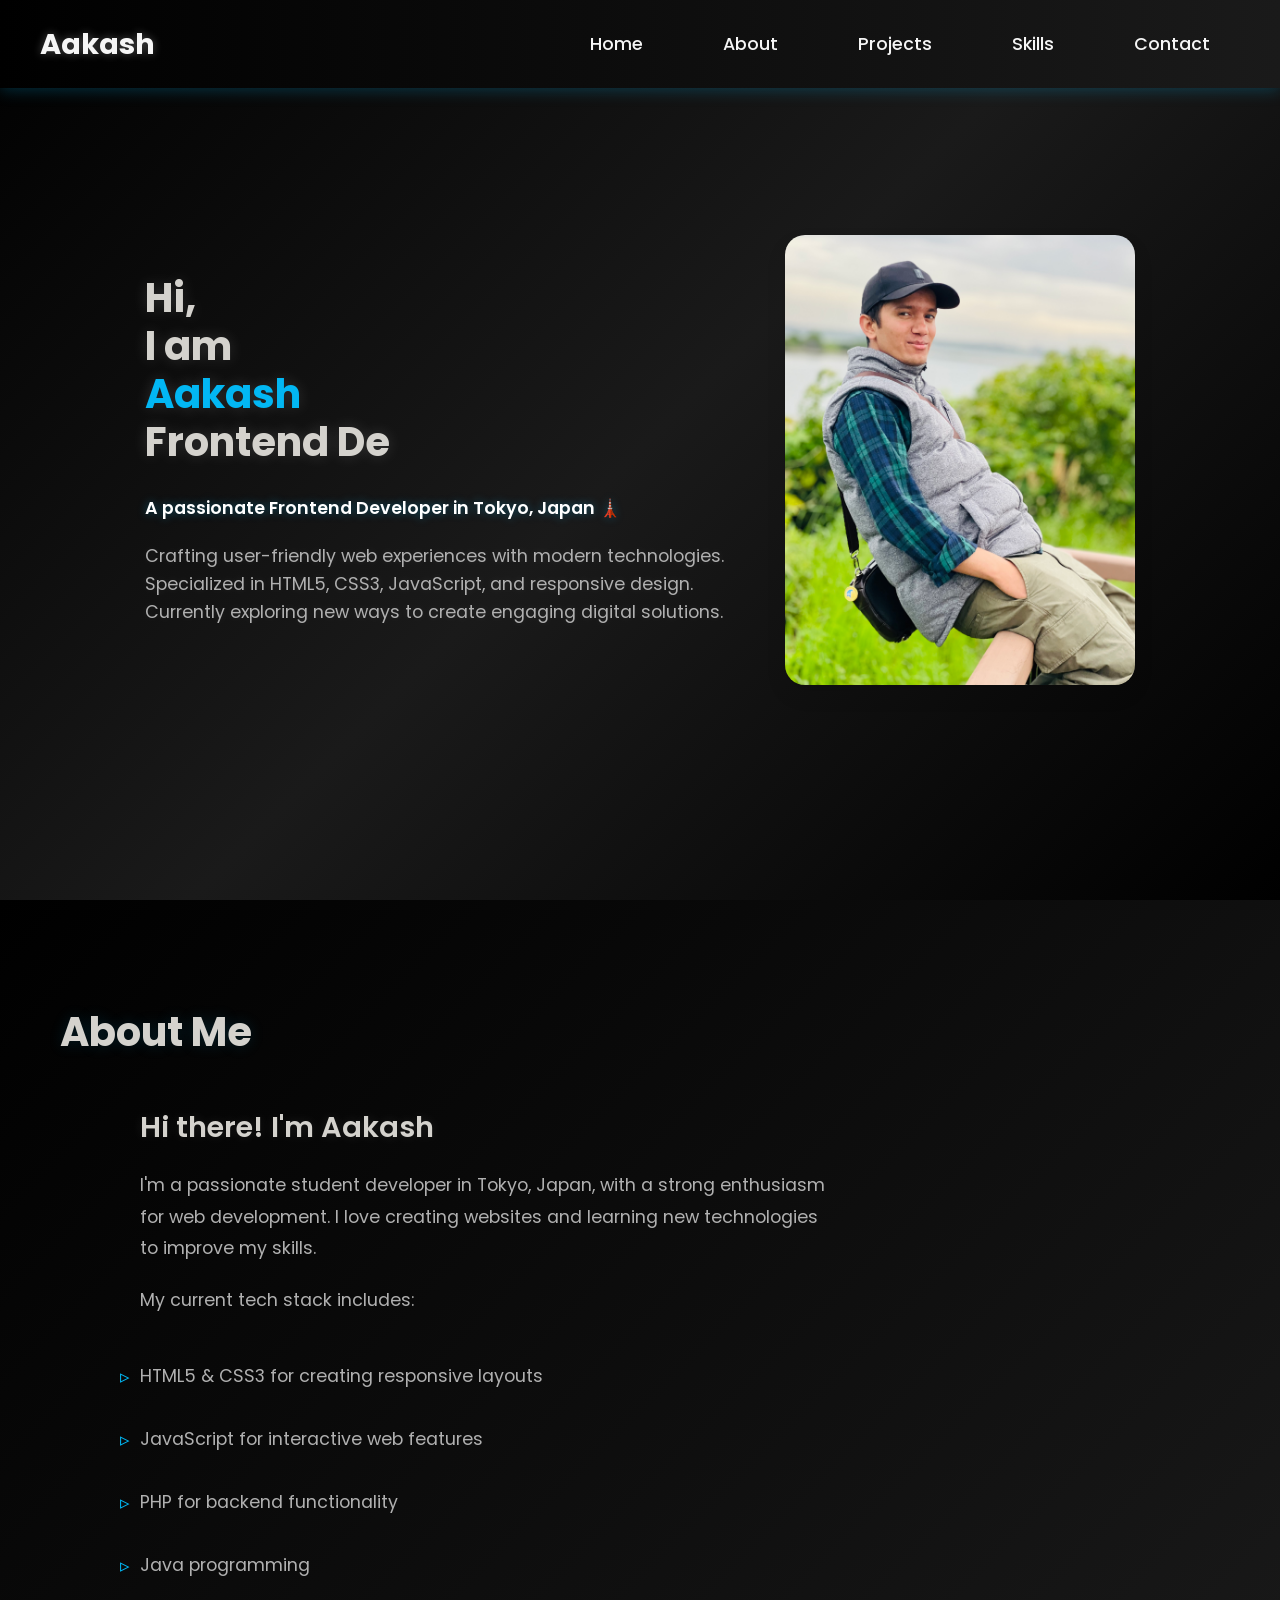
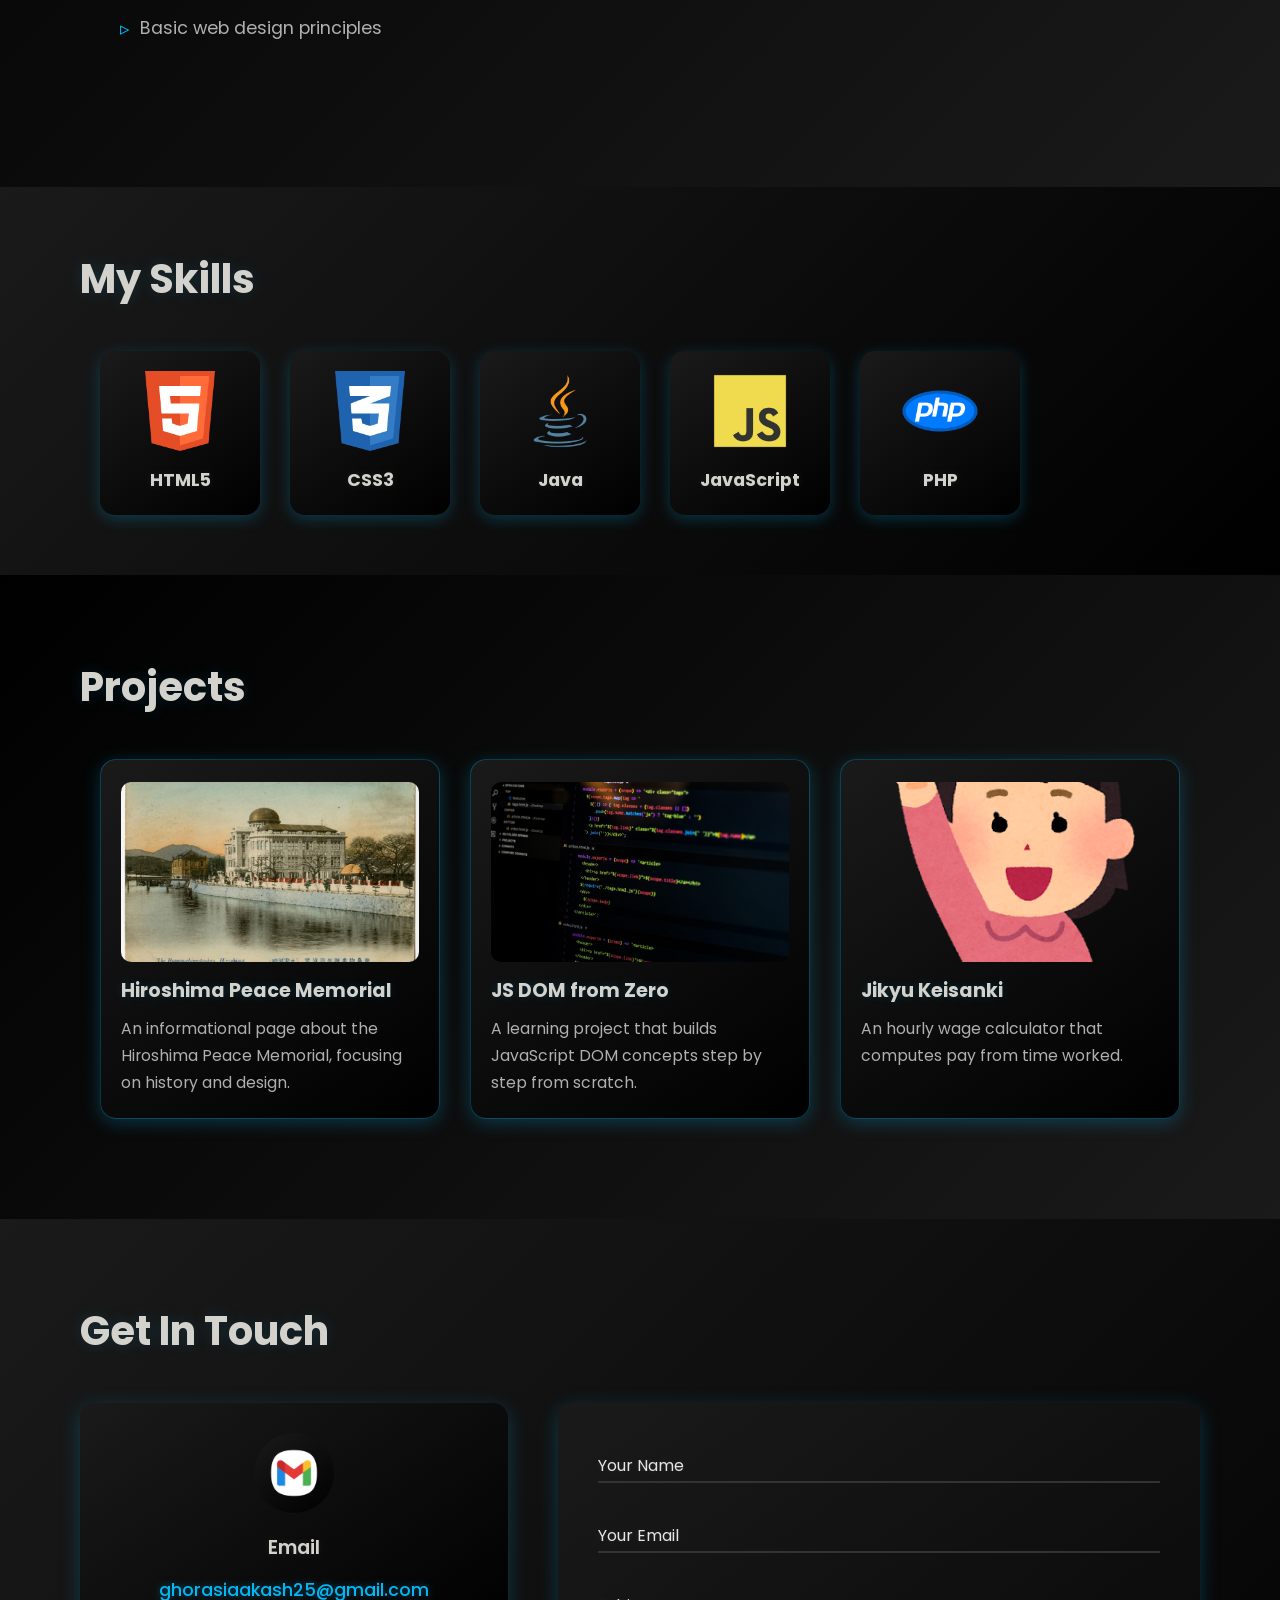
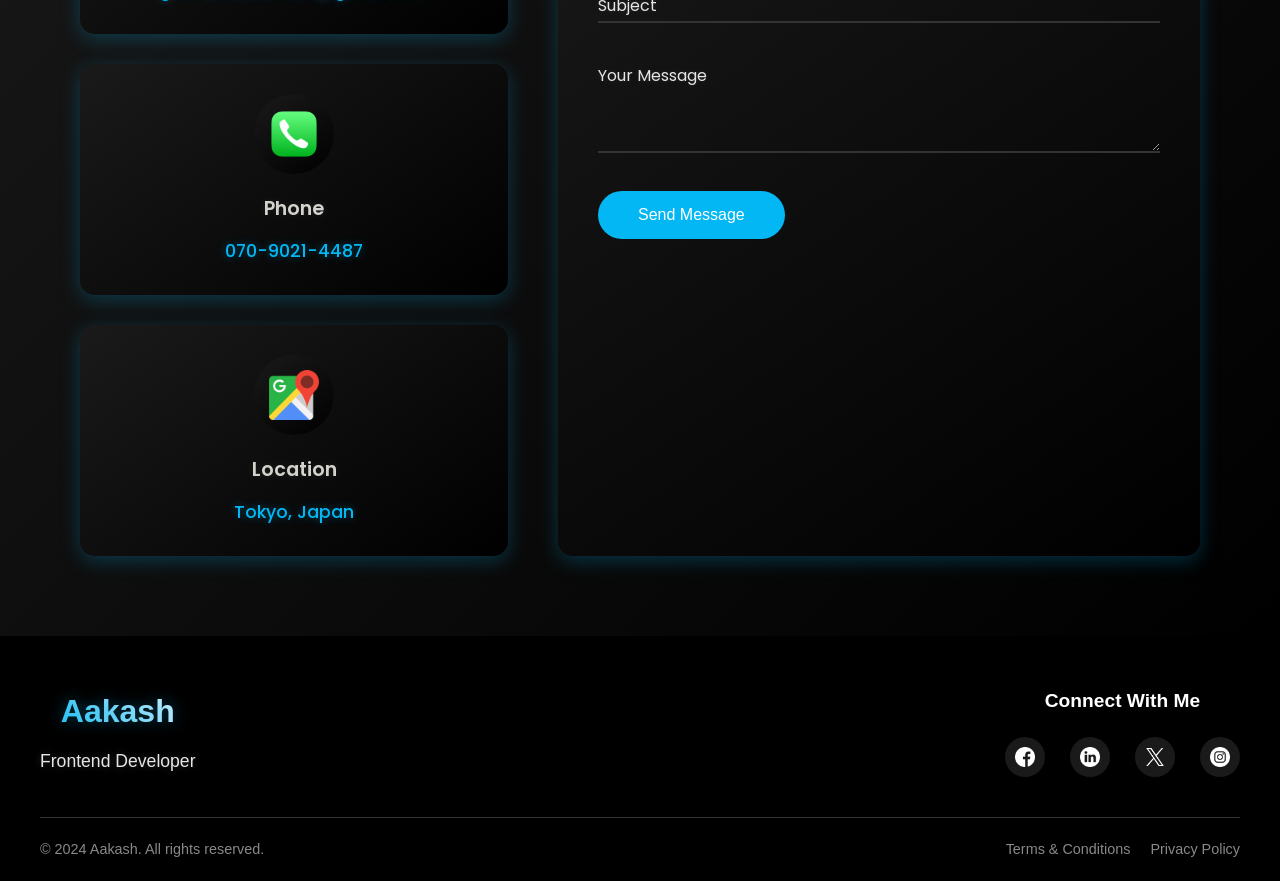
==== index.html @ 8bf70847 "Add files via upload" ====
<!DOCTYPE html>
<html lang="en">
  <head>
    <meta charset="UTF-8" />
    <meta name="viewport" content="width=device-width, initial-scale=1.0" />
    <meta name="description" content="Aakash - Frontend Developer Portfolio">
    <link rel="icon" type="image/png" href="images/Icon/A.png" sizes="64x64">
    <link rel="icon" type="image/png" href="images/Icon/A.png" sizes="96x96">
    <link rel="apple-touch-icon" href="images/Icon/A.png" sizes="96x96">
    <style>
      .favicon-container {
        width: 96px;
        height: 96px;
        border-radius: 50%;
        overflow: hidden;
        box-shadow: 0 2px 5px rgba(0,0,0,0.2);
      }
      .favicon-container img {
        width: 100%;
        height: 100%;
        object-fit: cover;
        border-radius: 50%;
      }
    </style>
    <link rel="stylesheet" href="css/style.css" />
    <link rel="stylesheet" href="css/responsive.css" />
    <link href="https://fonts.googleapis.com/css2?family=Poppins:wght@400;500;600;700&display=swap" rel="stylesheet">
    <title>Aakash - Frontend Developer</title>
  </head>
  <body>
    <header id="top">
      <h2><a href="index.html" class="logotext">Aakash</a></h2>
      <nav>
        <a href="index.html"><span>Home</span></a>
        <a href="#about"><span>About</span></a>
        <a href="#projects"><span>Projects</span></a>
        <a href="#skills"><span>Skills</span></a>
        <a href="#contact"><span>Contact</span></a>
      </nav>
    </header>

    <main>
      <section class="hero-section" id="home">
        <div class="hero-content">
          <div class="hero-text-content">
            <p class="hero_text">
              <span class="typed-text"></span>
            </p>
            <div class="hero-description">
              <p>
              <strong>A passionate Frontend Developer in Tokyo, Japan 🗼</strong>
              </p>
              <p>
                Crafting user-friendly web experiences with modern technologies. 
                Specialized in HTML5, CSS3, JavaScript, and responsive design. 
                Currently exploring new ways to create engaging digital solutions.
              </p>
            </div>
          </div>
          <div class="hero-image">
            <div class="image-container">
              <img src="images/IMG_3015.jpeg" class="profile-image" alt="Aakash - Frontend Developer" />
            </div>
          </div>
        </div>
      </section>

      <section class="about-section" id="about">
        <div class="container">
          <h2 class="section-title">About Me</h2>
          <div class="about-content">
            <div class="about-text">
              <p class="about-greeting">
                Hi there! I'm Aakash
              </p>
              <p class="about-details">
                I'm a passionate student developer in Tokyo, Japan, with a strong enthusiasm for web development. 
                I love creating websites and learning new technologies to improve my skills.
              </p>
              <p class="about-details">
                My current tech stack includes:
              </p>
              <ul class="about-skills">
                <li>HTML5 & CSS3 for creating responsive layouts</li>
                <li>JavaScript for interactive web features</li>
                <li>PHP for backend functionality</li>
                <li>Java programming</li>
                <li>Basic web design principles</li>
              </ul>
            </div>
          </div>
        </div>
      </section>

      <section class="skill-section" id="skills">
        <h2 class="section-title">My Skills</h2>
        <div class="skill-container">
          <div class="skill-card">
            <img src="images/Icon/317755_badge_html_html5_achievement_award_icon.png" alt="HTML5">
            <h3>HTML5</h3>
          </div>
          <div class="skill-card">
            <img src="images/Icon/317756_badge_css_css3_achievement_award_icon.png" alt="CSS3">
            <h3>CSS3</h3>
          </div>
          <div class="skill-card">
            <img src="images/Icon/4373217_java_logo_logos_icon.png" alt="Java">
            <h3>Java</h3>
          </div>
          <div class="skill-card">
            <img src="images/Icon/187_Js_logo_logos-256.webp" alt="JavaScript">
            <h3>JavaScript</h3>
          </div>
          <div class="skill-card">
            <img src="images/Icon/4518869_php_icon.png" alt="PHP">
            <h3>PHP</h3>
          </div>
        </div>
      </section>

      <section class="projects-section" id="projects">
        <h2 class="section-title">Projects</h2>
        <div class="projects-list">
          <a href="group-seisaku-main/index.html" class="project-card" target="_blank" rel="noopener noreferrer">
            <img src="group-seisaku-main/Theold.jpg" alt="Hiroshima Peace Memorial">
            <h3>Hiroshima Peace Memorial</h3>
            <p>An informational page about the Hiroshima Peace Memorial, focusing on history and design.</p>
          </a>
          <a href="JS-DOM-FROM-ZERO-main/index.html" class="project-card" target="_blank" rel="noopener noreferrer">
            <img src="JS-DOM-FROM-ZERO-main/dom.jpg" alt="JS DOM from Zero">
            <h3>JS DOM from Zero</h3>
            <p>A learning project that builds JavaScript DOM concepts step by step from scratch.</p>
          </a>
          <a href="jikyu-keisanki-main/index.html" class="project-card" target="_blank" rel="noopener noreferrer">
            <img src="jikyu-keisanki-main/image/pose_kyosyu_girl.png" alt="Jikyu Keisanki">
            <h3>Jikyu Keisanki</h3>
            <p>An hourly wage calculator that computes pay from time worked.</p>
          </a>
        </div>
      </section>

      <section class="contact-section" id="contact">
        <h2 class="section-title">Get In Touch</h2>
        <div class="contact-container">
          <div class="contact-info">
            <div class="contact-card">
              <div class="contact-icon">
                <img src="images/Icon/9693558_google_mail_email_message_bubble_icon.png" alt="Email Icon">
              </div>
              <h3>Email</h3>
              <p>ghorasiaakash25@gmail.com</p>
            </div>
            <div class="contact-card">
              <div class="contact-icon">
                <img src="images/Icon/2697655_apple_phone_call_cell_emergency_icon.png" alt="Phone Icon">
              </div>
              <h3>Phone</h3>
              <p>070-9021-4487</p>
            </div>
            <div class="contact-card">
              <div class="contact-icon">
                <img src="images/Icon/4975305_google_google map_location_location place_map_icon.png" alt="Location Icon">
              </div>
              <h3>Location</h3>
              <p>Tokyo, Japan</p>
            </div>
          </div>

          <form class="contact-form" id="contactForm" action="contact.php" method="POST">
            <div class="form-group">
              <input type="text" id="name" name="name" required>
              <label for="name">Your Name</label>
            </div>
            <div class="form-group">
              <input type="email" id="email" name="email" required>
              <label for="email">Your Email</label>
            </div>
            <div class="form-group">
              <input type="text" id="subject" name="subject" required>
              <label for="subject">Subject</label>
            </div>
            <div class="form-group">
              <textarea id="message" name="message" required></textarea>
              <label for="message">Your Message</label>
            </div>
            <button type="submit" class="submit-btn">Send Message</button>
          </form>
        </div>
      </section>

    </main>

    <a href="#top" class="gotop" aria-label="Go to top">
      <img src="images/2767220.png" alt="" />
    </a>

    <footer class="footer">
      <div class="footer-content">
        <div class="footer-brand">
          <h3>Aakash</h3>
          <p class="footer-tagline">Frontend Developer</p>
        </div>
        
        <div class="social-media">
          <h4>Connect With Me</h4>
          <div class="social-links">
            <a href="https://facebook.com" class="social-link" target="_blank" rel="noopener noreferrer" aria-label="Facebook">
              <img src="images/facebook.png" alt="" class="social-icon" />
            </a>
            <a href="https://linkedin.com" class="social-link" target="_blank" rel="noopener noreferrer" aria-label="LinkedIn">
              <img src="images/linkedin.png" alt="" class="social-icon" />
            </a>
            <a href="https://x.com" class="social-link" target="_blank" rel="noopener noreferrer" aria-label="X (formerly Twitter)">
              <img src="images/twitter (1).png" alt="" class="social-icon" />
            </a>
            <a href="https://instagram.com" class="social-link" target="_blank" rel="noopener noreferrer" aria-label="Instagram">
              <img src="images/instagram.png" alt="" class="social-icon" />
            </a>
          </div>
        </div>
      </div>
      
      <div class="footer-bottom">
        <p class="copyright">© 2024 Aakash. All rights reserved.</p>
        <div class="footer-links">
          <a href="#">Terms & Conditions</a>
          <a href="#">Privacy Policy</a>
        </div>
      </div>
    </footer>

    <script src="javascript/portfolio.js"></script>
  </body>
</html>
---- css/style.css ----
/* Global Styles */
html {
  scroll-behavior: smooth;
}

* {
  margin: 0;
  padding: 0;
  box-sizing: border-box;
}

body {
  font-family: 'Poppins', Arial, sans-serif;
  line-height: 1.6;
  color: #d4d2cd;
  background:white;
}

/* Header Styles */
header {
  background: linear-gradient(to right, #000000, #1a1a1a);
  box-shadow: 0 2px 15px rgba(2, 183, 243, 0.25);
  position: fixed;
  width: 100%;
  top: 0;
  z-index: 1000;
  padding: 20px 40px;
  display: flex;
  align-items: center;
  justify-content: space-between;
}

.logotext {
  text-decoration: none;
  color: #fffffff5;
  font-size: 1.8rem;
  font-weight: 700;
  transition: color 0.3s ease;
  text-shadow: 0 0 10px rgba(255, 255, 255, 0.3);
}

.logotext:hover {
  color: #02b7f3;
  text-decoration: none;
}

/* Navigation Styles */
nav {
  display: flex;
  gap: 30px;
}

nav a {
  color: #fffffff5;
  text-decoration: none;
  font-weight: 500;
  font-size: 1.1rem;
  padding: 10px 20px;
  margin: 0 10px;
  position: relative;
  transition: color 0.3s ease;
}

nav a::after {
  content: '';
  position: absolute;
  left: 20px;
  bottom: 6px;
  width: calc(100% - 40px);
  height: 1.5px;
  background-color: #02b7f3;
  transform: scaleX(0);
  transition: transform 0.3s ease;
}

nav a:hover {
  color: #02b7f3;
}

nav a:hover::after {
  transform: scaleX(1);
}

/* Active state for navigation */
nav a.active {
  color: #02b7f3;
}

nav a.active::after {
  transform: scaleX(1);
}

/* Section Spacing */
section {
  padding: 100px 0;
  position: relative;
}

.hero-section {
  min-height: 100vh;
  display: flex;
  align-items: center;
  padding: 80px 0;
  padding-top: 100px; /* Base padding for largest screens */
  background: linear-gradient(135deg, #000000 0%, #1a1a1a 50%, #000000 100%);
}

.hero-content {
  display: flex;
  justify-content: center;
  align-items: center;
  max-width: 1200px;
  margin: 0 auto;
  padding: 0 20px;
}

.hero-text-content {
  text-align: left;
}

.hero_text {
  font-size: 3.5rem;
  font-weight: 700;
  margin-bottom: 20px;
  color: #d4d2cd;
  text-shadow: 0 0 15px rgba(255, 255, 255, 0.15);
}

.hero-description {
  margin-top: 30px;
  text-align: left;
}

.hero-description p {
  font-size: 1.1rem;
  line-height: 1.6;
  margin-bottom: 20px;
  color: #b0b0b0;
  text-shadow: 0 0 8px rgba(255, 255, 255, 0.1);
  text-align: left;
}

.hero-description strong {
  color: #ffffff;
  font-weight: 600;
  text-shadow: 0 0 10px rgba(2, 183, 243, 0.4);
}

.hero-image {
  flex: 1;
  position: relative;
  display: flex;
  justify-content: center;
}

.image-container {
  position: relative;
  width: 350px;
  height: 450px;
}

.profile-image {
  width: 100%;
  height: 100%;
  object-fit: cover;
  border-radius: 20px;
  box-shadow: 0 10px 20px rgba(0, 0, 0, 0.1);
}

.aakashlight a {
  color: #02b7f3;
  text-decoration: none;
  position: relative;
  display: inline-block;
}

.aakashlight a::after {
  content: '';
  position: absolute;
  bottom: -5px;
  left: 0;
  width: 100%;
  height: 2px;
  background-color: #02b7f3;
  transform: scaleX(0);
  transition: transform 0.3s ease;
}

.aakashlight a:hover::after {
  transform: scaleX(1);
}

.center-content {
  display: flex;
  align-items: center;
  gap: 60px;
  margin-top: 40px;
  padding: 0 40px;
}

.float_right {
  border-radius: 20px;
  box-shadow: 0 10px 30px rgba(0, 0, 0, 0.1);
  transition: transform 0.3s ease, box-shadow 0.3s ease;
  object-fit: cover;
}

.float_right:hover {
  transform: translateY(-10px);
  box-shadow: 0 15px 40px rgba(2, 183, 243, 0.2);
}

.center-content p {
  font-size: 1.2rem;
  color: #666;
  max-width: 600px;
  line-height: 1.8;
}

/* Go to Top Button */
.gotop {
  position: fixed;
  bottom: 30px;
  right: 30px;
  width: 45px;
  height: 45px;
  background: #02b7f3;
  border-radius: 50%;
  display: flex;
  align-items: center;
  justify-content: center;
  box-shadow: 0 2px 15px rgba(2, 183, 243, 0.4);
  cursor: pointer;
  opacity: 0;
  visibility: hidden;
  transform: translateY(20px);
  transition: all 0.3s ease;
  z-index: 1000;
  padding: 10px;
}

.gotop.show {
  opacity: 1;
  visibility: visible;
  transform: translateY(0);
}

.gotop:hover {
  background: #0099d6;
  transform: translateY(-5px);
  box-shadow: 0 5px 25px rgba(2, 183, 243, 0.5);
}

.gotop img {
  width: 100%;
  height: 100%;
  object-fit: contain;
  filter: brightness(0) invert(1);
  transition: transform 0.3s ease;
}

.gotop:hover img {
  transform: translateY(-2px);
}

@media (max-width: 768px) {
  .gotop {
    bottom: 20px;
    right: 20px;
    width: 40px;
    height: 40px;
    padding: 8px;
  }
}

/* Skill */
.skill {
  background-color: black;
}
.skill img {
  height: 100px;
  width: 100px;
}
.skill {
  display: flex;
  flex-direction: row;
  justify-content: space-around;
}
.skill img:hover {

}
/*footer style start here*/
footer {
  background-color: gray;
}

footer {
  text-align: center;
}

.social-media-icon img {
  width: 40px;
  height: 40px;
  transition: 0.3s ease;
}
.fblogo:hover {
  color: #2d4373; /* Bolder Facebook blue */
}

.linkedinlogo:hover {
  color: #004182; /* Bolder LinkedIn blue */
}

.twitterlogo:hover {
  color: #0d95e8; /* Bolder Twitter blue */
}

.instagramlogo:hover {
  color: #d6249f; /* Strong pink from Instagram gradient */
}

/* Skills Section Styling */
.skill-section {
  padding: 60px 20px;
  background: linear-gradient(135deg, #1a1a1a 0%, #000000 100%);
}

.projects-section {
  padding: 80px 20px;
  background: linear-gradient(135deg, #000000 0%, #1a1a1a 100%);
}

.projects-list {
  max-width: 1200px;
  margin: 0 auto;
  padding: 0 60px 20px;
  display: grid;
  grid-template-columns: repeat(3, minmax(0, 1fr));
  gap: 30px;
}

.project-card {
  display: block;
  text-decoration: none;
  background: linear-gradient(145deg, #1a1a1a, #000000);
  border-radius: 16px;
  padding: 22px 20px;
  box-shadow: 0 4px 18px rgba(2, 183, 243, 0.25);
  transition: transform 0.25s ease, box-shadow 0.25s ease, background 0.25s ease;
  border: 1px solid rgba(2, 183, 243, 0.3);
}

.project-card img {
  width: 100%;
  height: 180px;
  object-fit: cover;
  border-radius: 10px;
  margin-bottom: 14px;
  display: block;
}

.project-card:hover {
  transform: translateY(-8px);
  box-shadow: 0 10px 30px rgba(2, 183, 243, 0.35);
  background: linear-gradient(145deg, #121212, #000000);
}

.project-card h3 {
  margin: 0 0 10px;
  font-size: 1.2rem;
  color: #d4d2cd;
  text-shadow: 0 0 10px rgba(2, 183, 243, 0.2);
}

.project-card p {
  margin: 0;
  font-size: 0.98rem;
  color: #b0b0b0;
  line-height: 1.7;
}

.section-title {
  text-align: left;
  font-size: 2.5rem;
  margin-bottom: 40px;
  color: #d4d2cd;
  position: relative;
  padding-left: 60px;
  text-shadow: 0 0 15px rgba(2, 183, 243, 0.15);
}

.section-title::after {
  content: '';
  position: absolute;
  bottom: -10px;
  left: 60px;
  transform: none;
  width: 60px;
  height: 4px;
  background: rgb(2, 183, 243);
  border-radius: 2px;
}

.skill-container {
  display: flex;
  justify-content: flex-start;
  flex-wrap: wrap;
  gap: 30px;
  max-width: 1200px;
  margin: 0 auto;
  padding-left: 60px;
}

.skill-card {
  background: linear-gradient(145deg, #1a1a1a, #000000);
  border-radius: 15px;
  padding: 20px;
  width: 160px;
  display: flex;
  flex-direction: column;
  align-items: center;
  transition: transform 0.3s ease, box-shadow 0.3s ease;
  box-shadow: 0 4px 15px rgba(2, 183, 243, 0.25);
}

.skill-card:hover {
  transform: translateY(-10px);
  box-shadow: 0 8px 25px rgba(2, 183, 243, 0.35);
}

.skill-card img {
  width: 80px;
  height: 80px;
  margin-bottom: 15px;
  transition: transform 0.3s ease;
}

.skill-card:hover img {
  transform: scale(1.1);
}

.skill-card h3 {
  font-size: 1.1rem;
  color: #d4d2cd;
  margin: 0;
  text-align: center;
  text-shadow: 0 0 8px rgba(255, 255, 255, 0.1);
}

/* Footer Styling */
.footer {
  background-color: #000000;
  color: #ffffff;
  padding: 50px 20px 20px;
  font-family: Arial, sans-serif;
}

.footer-content {
  max-width: 1200px;
  margin: 0 auto;
  display: flex;
  justify-content: space-between;
  align-items: flex-start;
  flex-wrap: wrap;
  gap: 40px;
  margin-bottom: 40px;
}

.footer-brand h3 {
  font-size: 2rem;
  margin: 0;
  background: linear-gradient(45deg, #02b7f3, #ffffff);
  -webkit-background-clip: text;
  -webkit-text-fill-color: transparent;
  margin-bottom: 10px;
  text-shadow: 0 0 15px rgba(2, 183, 243, 0.4);
}

.footer-tagline {
  color: #e6e6e6;
  margin: 0;
  font-size: 1.1rem;
  text-shadow: 0 0 8px rgba(255, 255, 255, 0.2);
}

.social-media {
  text-align: center;
}

.social-media h4 {
  margin-bottom: 20px;
  font-size: 1.2rem;
  color: #ffffff;
}

.social-links {
  display: flex;
  gap: 25px;
  justify-content: center;
  align-items: center;
}

.social-link {
  position: relative;
  width: 40px;
  height: 40px;
  display: flex;
  align-items: center;
  justify-content: center;
  border-radius: 50%;
  background: rgba(255, 255, 255, 0.1);
  transition: all 0.3s ease;
}

.social-icon {
  width: 20px;
  height: 20px;
  filter: brightness(0) invert(1);
  transition: all 0.3s ease;
  z-index: 1;
}

/* Facebook */
.social-link[href*="facebook"]:hover {
  background: #1877F2;
  transform: translateY(-5px);
}

/* LinkedIn */
.social-link[href*="linkedin"]:hover {
  background: #0077B5;
  transform: translateY(-5px);
}

/* X (formerly Twitter) */
.social-link[href*="x.com"]:hover {
  background: #000000;
  transform: translateY(-5px);
}

.social-link[href*="x.com"] .social-icon {
  width: 18px;  /* Slightly smaller for X logo */
  height: 18px;
}

.social-link[href*="x.com"]:hover .social-icon {
  filter: brightness(0) invert(1);
}

/* Instagram */
.social-link[href*="instagram"]:hover {
  background: #E4405F;
  transform: translateY(-5px);
}

.social-link[href*="instagram"]::before {
  content: '';
  position: absolute;
  inset: 0;
  border-radius: 50%;
  background: linear-gradient(45deg, #f09433 0%, #e6683c 25%, #dc2743 50%, #cc2366 75%, #bc1888 100%);
  opacity: 0;
  transition: opacity 0.3s ease;
}

.social-link[href*="instagram"]:hover::before {
  opacity: 1;
}

.social-link:hover .social-icon {
  filter: brightness(0) invert(1);
  transform: scale(1.1);
}

.footer-bottom {
  max-width: 1200px;
  margin: 0 auto;
  padding-top: 20px;
  border-top: 1px solid #333;
  display: flex;
  justify-content: space-between;
  align-items: center;
  flex-wrap: wrap;
  gap: 20px;
}

.copyright {
  color: #888;
  margin: 0;
  font-size: 0.9rem;
}

.footer-links {
  display: flex;
  gap: 20px;
}

.footer-links a {
  color: #888;
  text-decoration: none;
  font-size: 0.9rem;
  transition: color 0.3s ease;
}

.footer-links a:hover {
  color: #02b7f3;
}

/* Remove old footer styles */
footer {
  text-align: center;
  background-color: gray;
}

.social-media-icon img {
  width: 40px;
  height: 40px;
  transition: 0.3s ease;
}

.fblogo:hover,
.linkedinlogo:hover,
.twitterlogo:hover,
.instagramlogo:hover {
  color: initial;
}

/* Typing Effect Styles */
.typed-text {
  display: inline-block;
  font-size: inherit;
  font-weight: inherit;
  color: inherit;
  line-height: 1.2;
}

.typed-text .aakashlight a {
  color: #02b7f3;
  text-decoration: none;
  position: relative;
  display: inline-block;
}

.typed-text .aakashlight a::after {
  content: '';
  position: absolute;
  bottom: -5px;
  left: 0;
  width: 100%;
  height: 2px;
  background-color: #02b7f3;
  transform: scaleX(0);
  transition: transform 0.3s ease;
}

.typed-text .aakashlight a:hover::after {
  transform: scaleX(1);
}

/* Contact Section Styles */
.contact-section {
  padding: 80px 20px;
  background: linear-gradient(135deg, #1a1a1a 0%, #000000 100%);
}

.contact-container {
  max-width: 1200px;
  margin: 0 auto;
  display: grid;
  grid-template-columns: 1fr 1.5fr;
  gap: 50px;
  padding: 20px;
}

.contact-info {
  display: grid;
  grid-template-columns: repeat(1, 1fr);
  gap: 30px;
}

.contact-card {
  background: linear-gradient(145deg, #1a1a1a, #000000);
  padding: 30px;
  border-radius: 15px;
  box-shadow: 0 5px 20px rgba(2, 183, 243, 0.25);
  text-align: center;
  transition: transform 0.3s ease, box-shadow 0.3s ease;
}

.contact-card:hover {
  transform: translateY(-5px);
  box-shadow: 0 8px 30px rgba(2, 183, 243, 0.4);
}

.contact-icon {
  width: 80px;
  height: 80px;
  margin: 0 auto 20px;
  display: flex;
  align-items: center;
  justify-content: center;
  background: linear-gradient(145deg, #1a1a1a, #000000);
  border-radius: 50%;
  transition: all 0.3s ease;
  padding: 15px;
}

.contact-icon img {
  width: 100%;
  height: 100%;
  object-fit: contain;
  transition: transform 0.3s ease;
}

.contact-card:hover .contact-icon {
  background: linear-gradient(145deg, #000000, #1a1a1a);
  transform: scale(1.05);
}

.contact-card:hover .contact-icon img {
  transform: scale(1.1);
}

.contact-card h3 {
  color: #d4d2cd;
  font-size: 1.2rem;
  margin-bottom: 12px;
  font-weight: 600;
  text-shadow: 0 0 8px rgba(255, 255, 255, 0.1);
}

.contact-card p {
  color: #02b7f3;
  font-size: 1.1rem;
  font-weight: 500;
  text-shadow: 0 0 8px rgba(2, 183, 243, 0.4);
}

/* Contact Form Styles */
.contact-form {
  background: linear-gradient(145deg, #1a1a1a, #000000);
  padding: 40px;
  border-radius: 15px;
  box-shadow: 0 5px 20px rgba(2, 183, 243, 0.25);
}

.form-group {
  position: relative;
  margin-bottom: 30px;
}

.form-group input,
.form-group textarea {
  width: 100%;
  padding: 10px 0;
  font-size: 1rem;
  border: none;
  border-bottom: 2px solid #333;
  outline: none;
  background: transparent;
  color: #ffffff;
  transition: border-color 0.3s ease;
}

.form-group label {
  position: absolute;
  top: 10px;
  left: 0;
  font-size: 1rem;
  color: #e6e6e6;
  text-shadow: 0 0 5px rgba(255, 255, 255, 0.1);
  pointer-events: none;
  transition: all 0.3s ease;
}

.form-group input:focus,
.form-group textarea:focus {
  border-bottom-color: #02b7f3;
}

.form-group input:focus ~ label,
.form-group textarea:focus ~ label,
.form-group input:valid ~ label,
.form-group textarea:valid ~ label {
  top: -20px;
  font-size: 0.9rem;
  color: #02b7f3;
}

.form-group textarea {
  min-height: 100px;
  resize: vertical;
}

.submit-btn {
  background: #02b7f3;
  color: white;
  padding: 15px 40px;
  border: none;
  border-radius: 30px;
  font-size: 1rem;
  cursor: pointer;
  transition: background 0.3s ease, transform 0.3s ease;
}

.submit-btn:hover {
  background: #0099d6;
  transform: translateY(-2px);
}

/* Responsive Design for Contact Section */
@media (max-width: 768px) {
  .contact-container {
    grid-template-columns: 1fr;
  }

  .contact-info {
    grid-template-columns: repeat(1, 1fr);
  }

  .contact-form {
    padding: 30px 20px;
  }
}

/* About Section */
.about-section {
  padding: 100px 0;
  background: linear-gradient(135deg, #000000 0%, #1a1a1a 100%);
}

.section-title {
  text-align: left;
  font-size: 2.5rem;
  margin-bottom: 40px;
  color: #d4d2cd;
  position: relative;
  padding-left: 60px;
  text-shadow: 0 0 15px rgba(2, 183, 243, 0.15);
}

.section-title::after {
  content: '';
  position: absolute;
  bottom: -10px;
  left: 60px;
  transform: none;
  width: 60px;
  height: 4px;
  background-color: var(--primary-color);
  border-radius: 2px;
}

.about-content {
  max-width: 1200px;
  margin: 0 auto;
  padding: 0;
}

.about-text {
  text-align: left;
  padding-left: 60px;
  max-width: 800px;
}

.about-greeting {
  font-size: 1.8rem;
  font-weight: 600;
  margin-bottom: 20px;
  color: #d4d2cd;
  text-align: left;
  text-shadow: 0 0 12px rgba(255, 255, 255, 0.1);
}

.about-details {
  font-size: 1.1rem;
  line-height: 1.8;
  color: #b0b0b0;
  margin-bottom: 20px;
  text-align: left;
  max-width: 700px;
}

.about-skills {
  list-style: none;
  padding: 0;
  margin: 30px 0;
  max-width: 700px;
}

.about-skills li {
  position: relative;
  padding: 15px 0;
  margin-bottom: 5px;
  font-size: 1.1rem;
  color: #b0b0b0;
  text-align: left;
  transition: all 0.3s ease;
}

.about-skills li::before {
  content: '▹';
  position: absolute;
  left: -20px;
  color: #02b7f3;
  font-size: 1.2rem;
}

.about-skills li:hover {
  color: #d4d2cd;
  padding-left: 10px;
}

.about-skills li:hover::before {
  color: #02b7f3;
  transform: scale(1.2);
  transition: transform 0.3s ease;
}

/* Responsive adjustments */
@media (max-width: 768px) {
  .about-content {
    padding: 0;
  }

  .about-text {
    padding-left: 40px;
    padding-right: 20px;
  }

  .about-greeting {
    font-size: 1.6rem;
  }

  .about-details {
    font-size: 1.05rem;
  }

  .about-skills li {
    font-size: 1.05rem;
  }
}

@media (max-width: 576px) {
  .about-text {
    padding-left: 20px;
    padding-right: 15px;
  }

  .about-greeting {
    font-size: 1.5rem;
  }

  .about-details, 
  .about-skills li {
    font-size: 1rem;
  }
}

/* Update other instances of section-title */
.skill-section .section-title,
.about-section .section-title,
.contact-section .section-title {
  text-align: left;
  padding-left: 60px;
}

.skill-section .section-title::after,
.about-section .section-title::after,
.contact-section .section-title::after {
  left: 60px;
  transform: none;
}
---- css/responsive.css ----
/* Responsive Design */

/* Desktop (1025px and above) */
/* Your default styles should be for desktop - no media query needed */

/* Tablet Devices (601px to 1024px) */
@media screen and (max-width: 1024px) and (min-width: 601px) {
    header {
        padding: 15px 20px;
    }

    nav {
        gap: 20px;
    }

    .hero-content {
        flex-direction: column;
        gap: 30px;
    }

    .hero_text {
        font-size: 2.5rem;
        padding-top: 60px;
        text-align: left;
    }

    .hero-description {
        max-width: 600px;
        margin: 0;
        text-align: left;
    }

    .image-container {
        width: 350px;
        height: 450px;
        margin: 0 auto;
        margin-top: 50px;
    }

    .about-content {
        text-align: center;
    }

    .about-skills li {
        text-align: left;
        max-width: 400px;
        margin-left: auto;
        margin-right: auto;
    }

    .contact-container {
        flex-direction: column;
    }

    .contact-info {
        margin-bottom: 40px;
    }

    .contact-form {
        width: 100%;
    }
}

/* Mobile Devices (up to 600px) */
@media screen and (max-width: 600px) {
    header {
        padding: 12px 15px;
        flex-direction: column;
        align-items: center;
        text-align: center;
    }

    nav {
        flex-direction: column;
        gap: 15px;
    }

    nav a {
        font-size: 0.95rem;
    }

    .OhmPng img {
        height: 80px;
    }

    .hero-section {
        padding: 80px 0 40px;
    }

    .hero_text {
        font-size: 2rem;
        padding-top: 40px;
    }

    .hero-description p {
        font-size: 1rem;
        line-height: 1.6;
        padding: 0 15px;
    }

    .image-container {
        width: 280px;
        height: 380px;
    }

    .section-title {
        font-size: 1.8rem;
        margin-bottom: 30px;
    }

    .about-greeting {
        font-size: 1.6rem;
    }

    .about-details {
        font-size: 1rem;
        line-height: 1.6;
    }

    .about-skills li {
        font-size: 1rem;
        padding-left: 20px;
    }

    .about-content {
        padding: 0 15px;
        text-align: center;
    }

    .center-content {
        flex-direction: column;
        padding: 0 20px;
        gap: 30px;
    }

    .float_right {
        width: 100%;
        max-width: 300px;
    }

    .center-content p {
        font-size: 1.1rem;
        text-align: center;
    }

    .gotop {
        bottom: 20px;
        right: 20px;
        width: 40px;
        height: 40px;
    }

    .contact-container {
        flex-direction: column;
    }

    .contact-info {
        margin-bottom: 40px;
    }

    .contact-form {
        width: 100%;
        padding: 0 15px;
    }
}

/* @media screen and (max-width: 480px) {
    .OhmPng img {
        height: 60px;
    }

    nav a {
        font-size: 16px;
    }
} */

/* Small Mobile Devices */
@media (max-width: 576px) {
    header {
        padding: 10px;
    }

    nav {
        gap: 12px;
    }

    nav a {
        font-size: 0.9rem;
        padding: 5px;
    }

    .hero_text {
        font-size: 1.8rem;
        padding-top: 40px;
    }

    .hero-description p {
        font-size: 0.95rem;
        padding: 0 15px;
    }

    .image-container {
        width: 260px;
        height: 350px;
    }

    .section-title {
        font-size: 1.8rem;
    }

    .about-greeting {
        font-size: 1.4rem;
    }

    .about-details,
    .about-skills li {
        font-size: 0.95rem;
    }

    .about-content {
        padding: 0 15px;
    }
}

/* Extra Small Devices (12px to 767px) */
@media screen and (min-width: 12px) and (max-width: 767px) {
    header {
        padding: 10px;
        flex-direction: column;
        align-items: center;
    }

    nav {
        gap: 10px;
        flex-direction: column;
    }

    nav a {
        font-size: 0.9rem;
        padding: 5px;
    }

    .hero-content {
        flex-direction: column;
        gap: 20px;
        padding: 0 15px;
    }

    .hero_text {
        font-size: 1.8rem;
        padding-top: 30px;
        text-align: left;
    }

    .hero-description {
        max-width: 100%;
        margin: 0;
        text-align: left;
    }

    .hero-description p {
        font-size: 0.9rem;
        line-height: 1.5;
    }

    .image-container {
        width: 250px;
        height: 330px;
        margin: 0 auto;
    }

    .section-title {
        font-size: 1.8rem;
        margin-bottom: 30px;
        padding-left: 20px;
    }

    .about-content {
        padding: 0 15px;
    }

    .about-greeting {
        font-size: 1.4rem;
    }

    .about-details,
    .about-skills li {
        font-size: 0.95rem;
    }

    .contact-container {
        flex-direction: column;
        padding: 0 15px;
    }

    .contact-info {
        margin-bottom: 30px;
    }

    .contact-form {
        width: 100%;
    }
}

/* Medium Devices (768px to 958px) */
@media screen and (min-width: 768px) and (max-width: 958px) {
    header {
        padding: 15px 20px;
    }

    nav {
        gap: 15px;
    }

    .hero-content {
        flex-direction: column;
        gap: 30px;
        padding: 0 30px;
    }

    .hero_text {
        font-size: 2.2rem;
        padding-top: 40px;
        text-align: left;
    }

    .hero-description {
        max-width: 80%;
        margin: 0;
        text-align: left;
    }

    .hero-description p {
        font-size: 1rem;
        line-height: 1.6;
    }

    .image-container {
        width: 300px;
        height: 400px;
        margin: 0 auto;
    }

    .section-title {
        font-size: 2.2rem;
        margin-bottom: 35px;
        padding-left: 40px;
    }

    .about-content {
        padding: 0 30px;
    }

    .contact-container {
        flex-direction: column;
        padding: 0 30px;
    }

    .contact-info {
        margin-bottom: 40px;
    }
}

/* Large Devices (max-width: 1225px) */
@media screen and (max-width: 1225px) {
    header {
        padding: 20px 30px;
    }

    nav {
        gap: 20px;
    }

    .hero-content {
        flex-direction: row;
        gap: 30px;
        padding: 0 30px;
        justify-content: space-between;
        align-items: center;
    }

    .hero_text {
        font-size: 2.3rem;
        text-align: left;
    }

    .hero-description {
        max-width: 550px;
        margin: 0;
        text-align: left;
    }

    .hero-description p {
        font-size: 1.05rem;
        line-height: 1.6;
    }

    .image-container {
        width: 320px;
        height: 420px;
    }

    .section-title {
        font-size: 2.3rem;
        margin-bottom: 35px;
        padding-left: 50px;
    }

    .about-content {
        padding: 0 30px;
    }

    .contact-container {
        display: grid;
        grid-template-columns: 1fr 1.5fr;
        gap: 40px;
        padding: 0 30px;
    }
}

/* Medium Devices (max-width: 959px) */
@media screen and (max-width: 959px) {
    header {
        padding: 15px 25px;
    }

    nav {
        gap: 15px;
    }

    .hero-section {
        padding-top: 120px;
    }

    .hero-content {
        flex-direction: column;
        gap: 30px;
        padding: 0 25px;
        text-align: left;
    }

    .hero_text {
        font-size: 2.2rem;
        padding-top: 0;
    }

    .hero-description {
        max-width: 80%;
        margin: 0;
    }

    .hero-description p {
        font-size: 1rem;
        line-height: 1.6;
    }

    .image-container {
        width: 300px;
        height: 400px;
        margin: 0 auto;
    }

    .section-title {
        font-size: 2.2rem;
        margin-bottom: 35px;
        padding-left: 40px;
    }

    .about-content {
        padding: 0 25px;
    }

    .contact-container {
        flex-direction: column;
        padding: 0 25px;
    }

    .contact-info {
        margin-bottom: 40px;
    }

    .skill-container {
        padding: 0 25px;
    }
}

/* Small Devices (max-width: 768px) */
@media screen and (max-width: 768px) {
    header {
        padding: 10px 20px;
        flex-direction: column;
        align-items: center;
    }

    nav {
        gap: 10px;
        flex-direction: column;
    }

    nav a {
        font-size: 0.9rem;
        padding: 5px;
    }

    .hero-section {
        padding-top: 180px;
    }

    .hero-content {
        flex-direction: column;
        gap: 20px;
        padding: 0 20px;
    }

    .hero_text {
        font-size: 1.8rem;
        padding-top: 0;
        text-align: left;
    }

    .hero-description {
        max-width: 100%;
        margin: 0;
        text-align: left;
    }

    .hero-description p {
        font-size: 0.9rem;
        line-height: 1.5;
    }

    .image-container {
        width: 250px;
        height: 330px;
        margin: 0 auto;
    }

    .section-title {
        font-size: 1.8rem;
        margin-bottom: 30px;
        padding-left: 20px;
    }

    .about-content {
        padding: 0 20px;
    }

    .about-greeting {
        font-size: 1.4rem;
    }

    .about-details,
    .about-skills li {
        font-size: 0.95rem;
    }

    .contact-container {
        flex-direction: column;
        padding: 0 20px;
    }

    .contact-info {
        margin-bottom: 30px;
    }

    .contact-form {
        width: 100%;
        padding: 20px;
    }

    .skill-container {
        padding: 0 20px;
        gap: 20px;
    }

    .skill-card {
        width: 140px;
        padding: 15px;
    }

    .skill-card img {
        width: 60px;
        height: 60px;
    }

    .footer-content {
        padding: 0 20px;
    }

    .footer-bottom {
        padding: 20px;
        flex-direction: column;
        text-align: center;
        gap: 15px;
    }
}

/* Extra Small Devices (max-width: 480px) */
@media screen and (max-width: 480px) {
    .hero-section {
        padding-top: 200px;
    }

    .hero_text {
        font-size: 1.6rem;
    }

    .hero-description p {
        font-size: 0.85rem;
    }

    nav a {
        font-size: 0.85rem;
        padding: 4px;
    }
}

/* Large Devices (959px and above) */
@media screen and (min-width: 959px) {
    header {
        padding: 20px 40px;
    }

    nav {
        gap: 20px;
    }

    .hero-content {
        flex-direction: row;
        gap: 40px;
        padding: 0 40px;
        justify-content: space-between;
        align-items: center;
    }

    .hero_text {
        font-size: 2.5rem;
        padding-top: 0;
        text-align: left;
    }

    .hero-description {
        max-width: 600px;
        margin: 0;
        text-align: left;
    }

    .hero-description p {
        font-size: 1.1rem;
        line-height: 1.6;
    }

    .image-container {
        width: 350px;
        height: 450px;
    }

    .section-title {
        font-size: 2.5rem;
        margin-bottom: 40px;
        padding-left: 60px;
    }

    .about-content {
        padding: 0 40px;
    }

    .contact-container {
        display: grid;
        grid-template-columns: 1fr 1.5fr;
        gap: 50px;
        padding: 0 40px;
    }
}
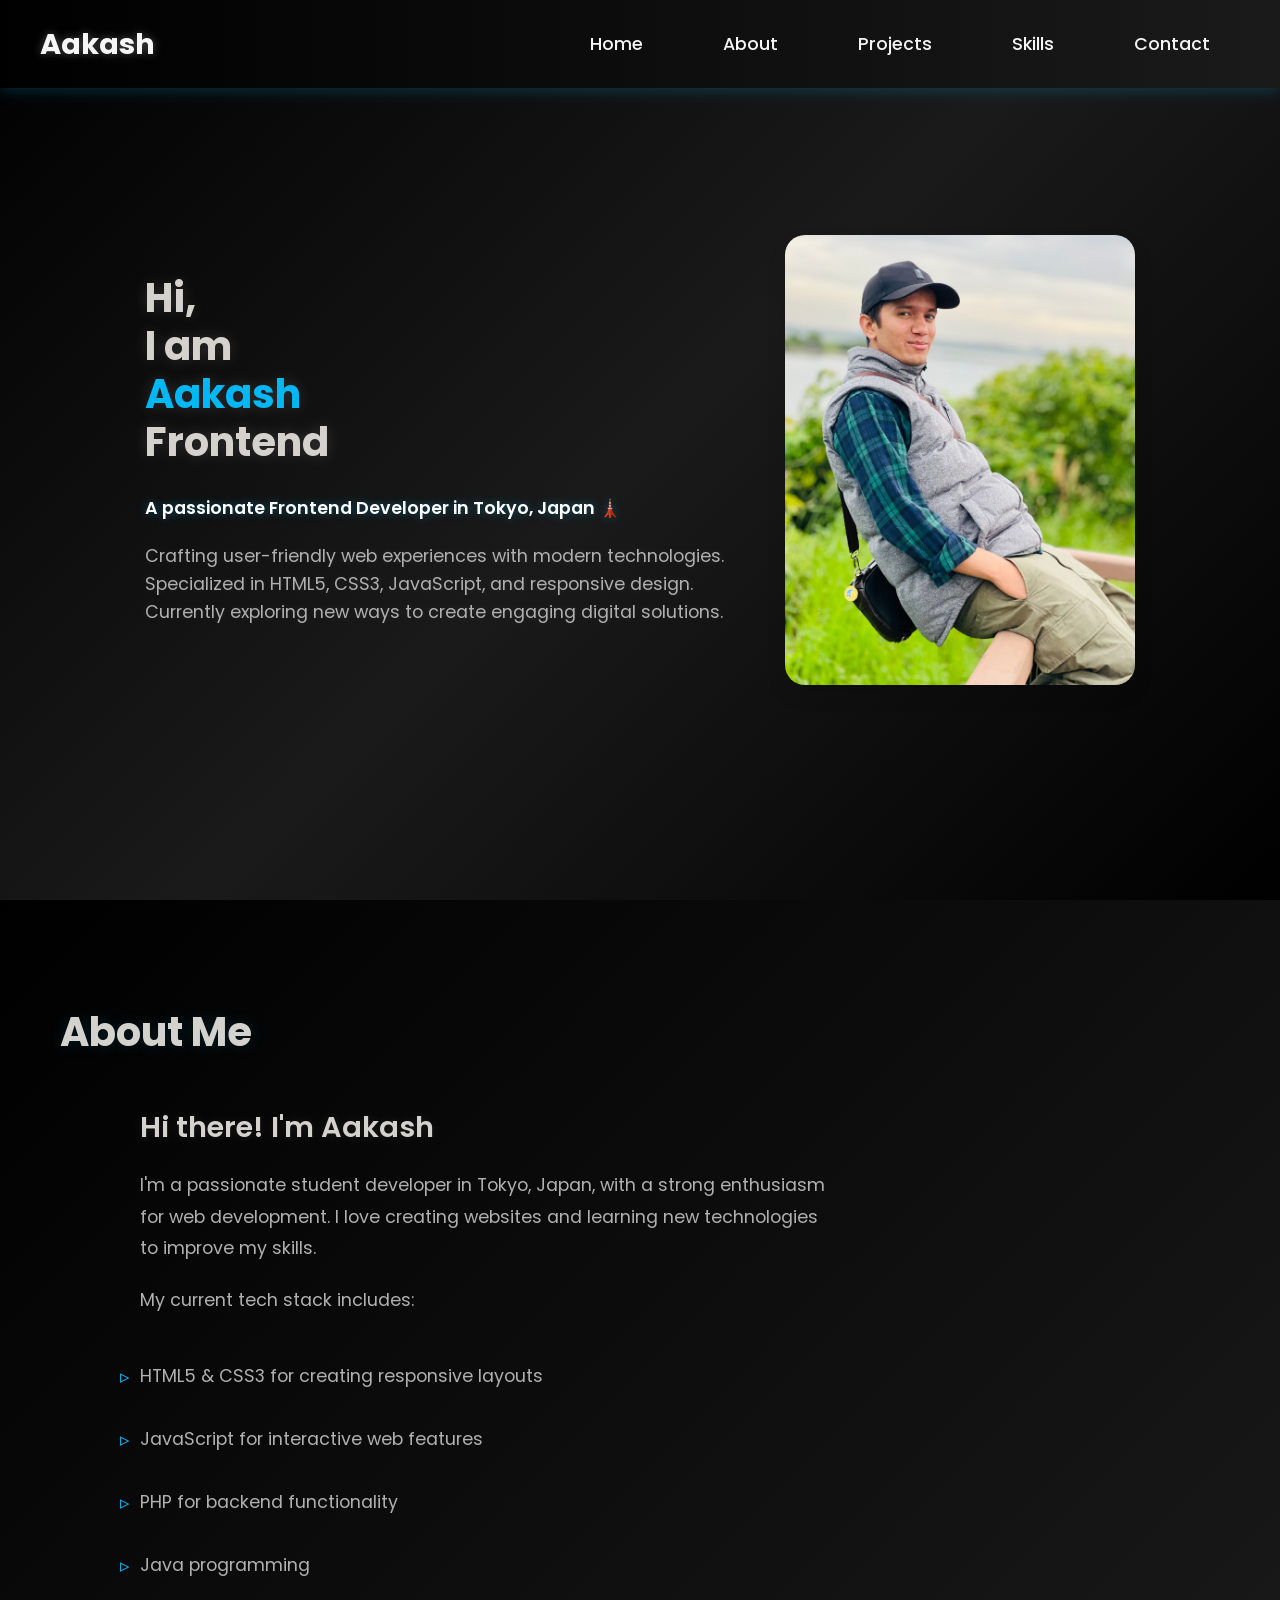
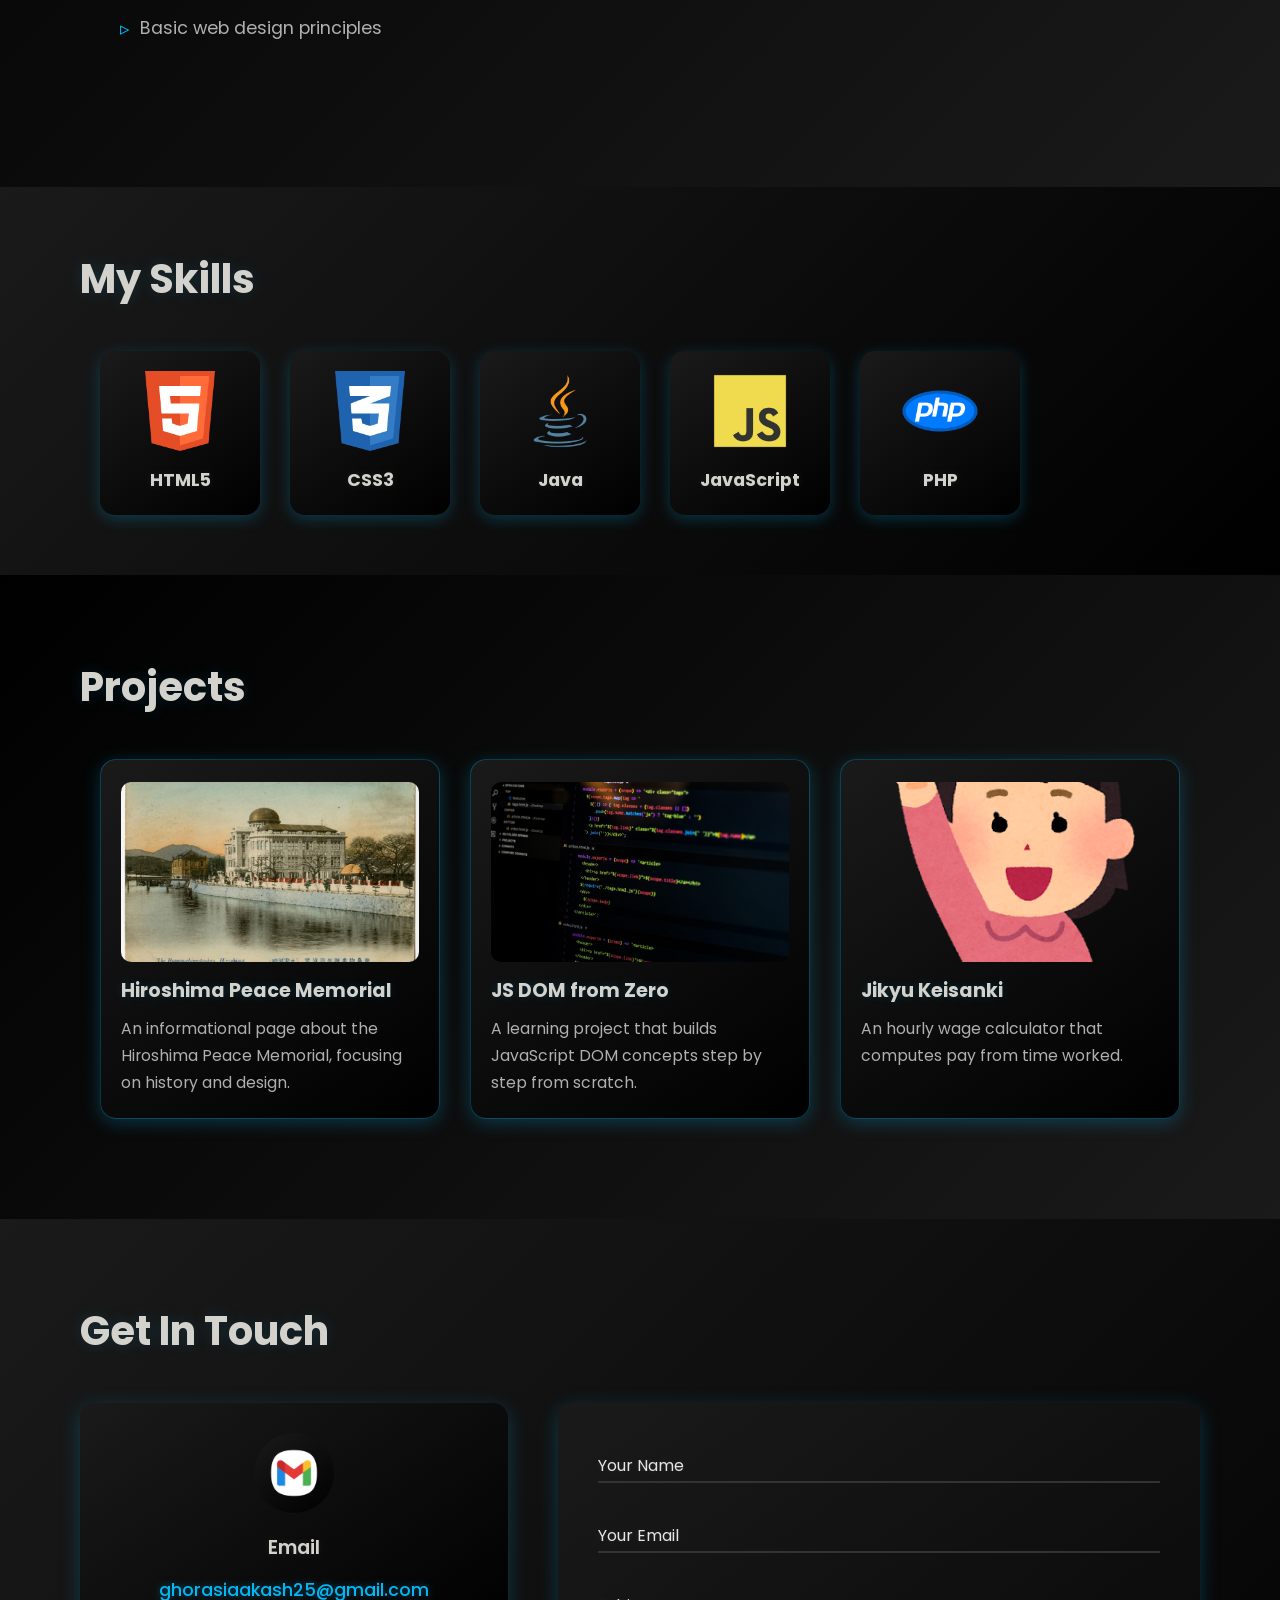
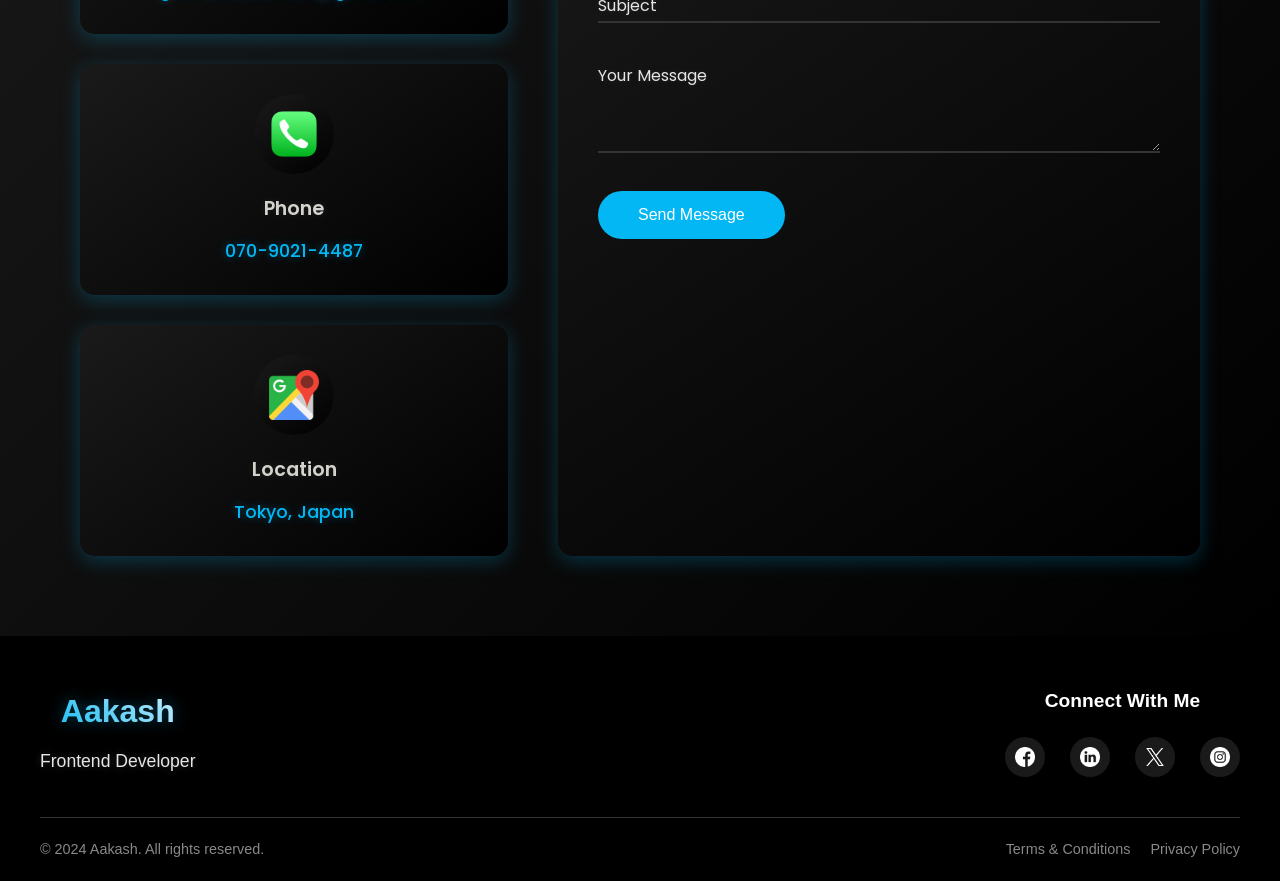
==== commit 27a603b1: "Update Facebook link to specific profile" ====
--- a/index.html
+++ b/index.html
@@ -204,7 +204,7 @@
         <div class="social-media">
           <h4>Connect With Me</h4>
           <div class="social-links">
-            <a href="https://facebook.com" class="social-link" target="_blank" rel="noopener noreferrer" aria-label="Facebook">
+            <a href="https://www.facebook.com/profile.php?id=61578439654409" class="social-link" target="_blank" rel="noopener noreferrer" aria-label="Facebook">
               <img src="images/facebook.png" alt="" class="social-icon" />
             </a>
             <a href="https://linkedin.com" class="social-link" target="_blank" rel="noopener noreferrer" aria-label="LinkedIn">
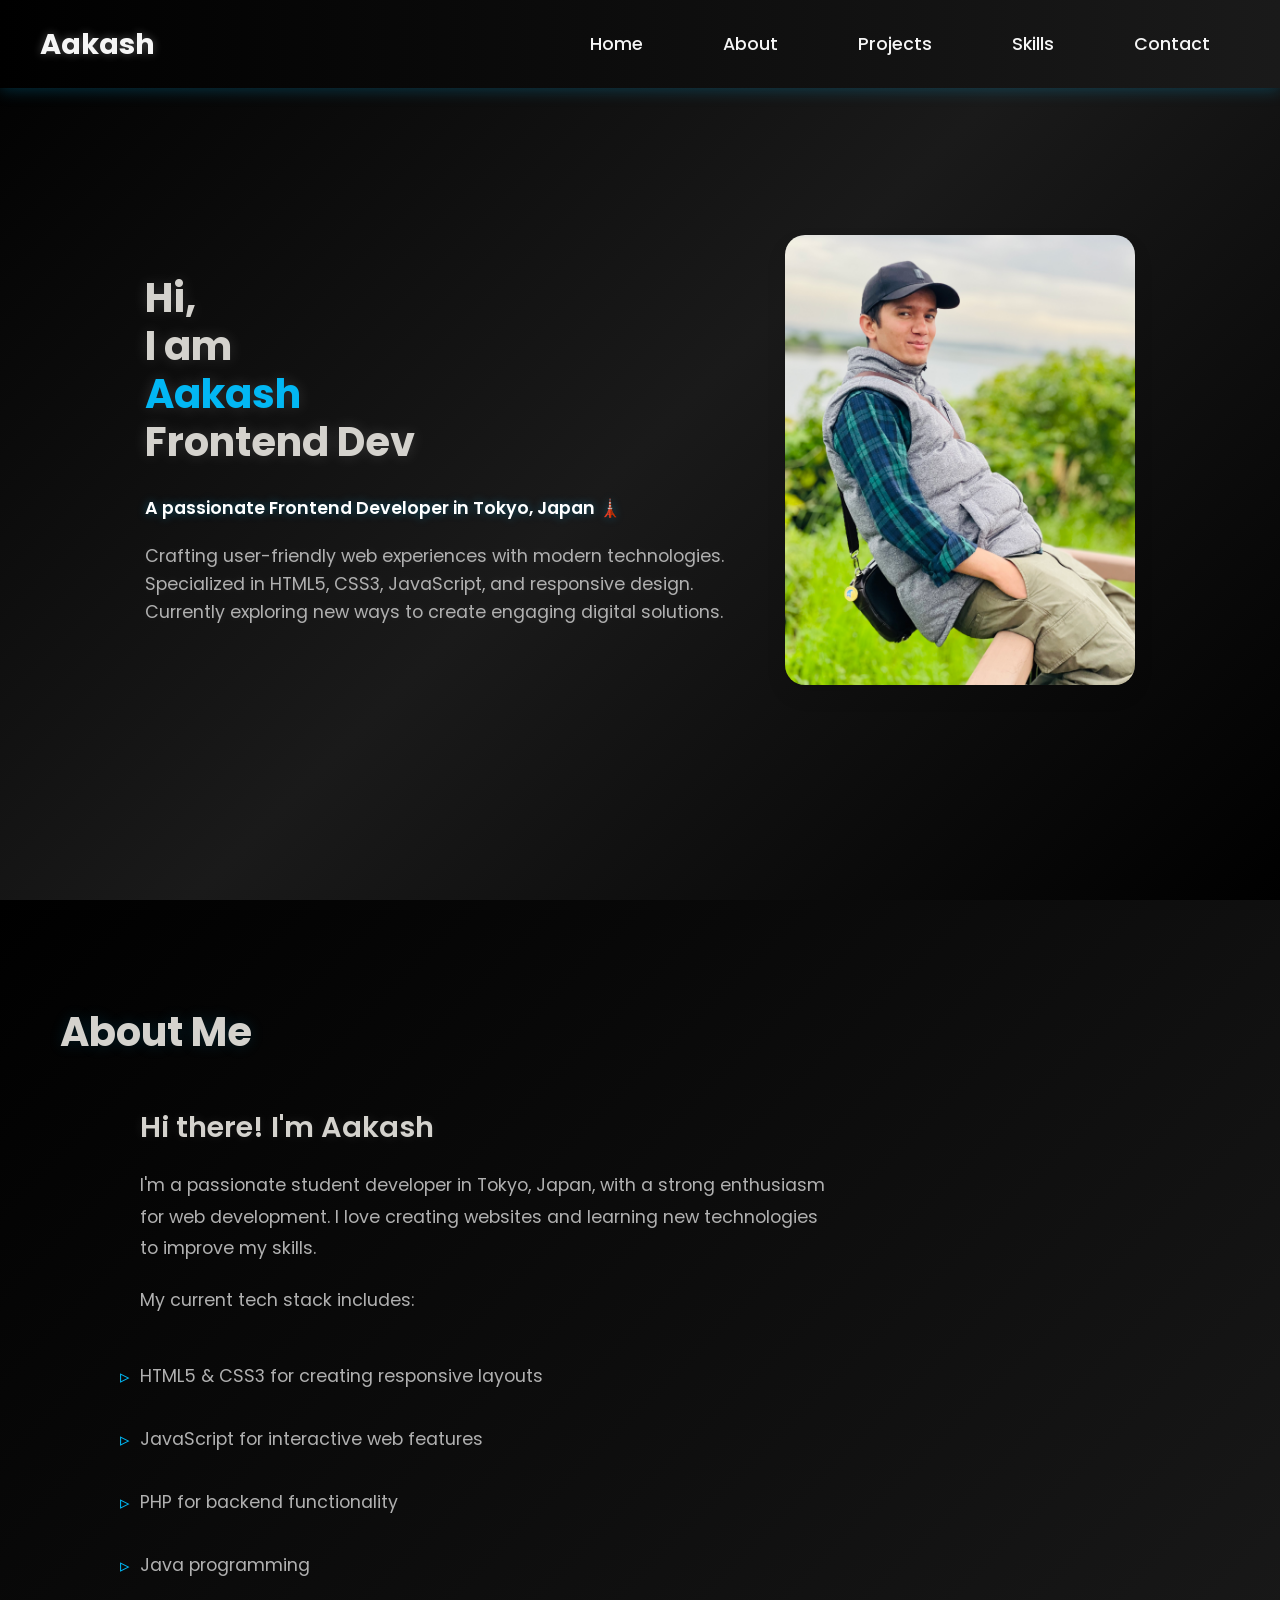
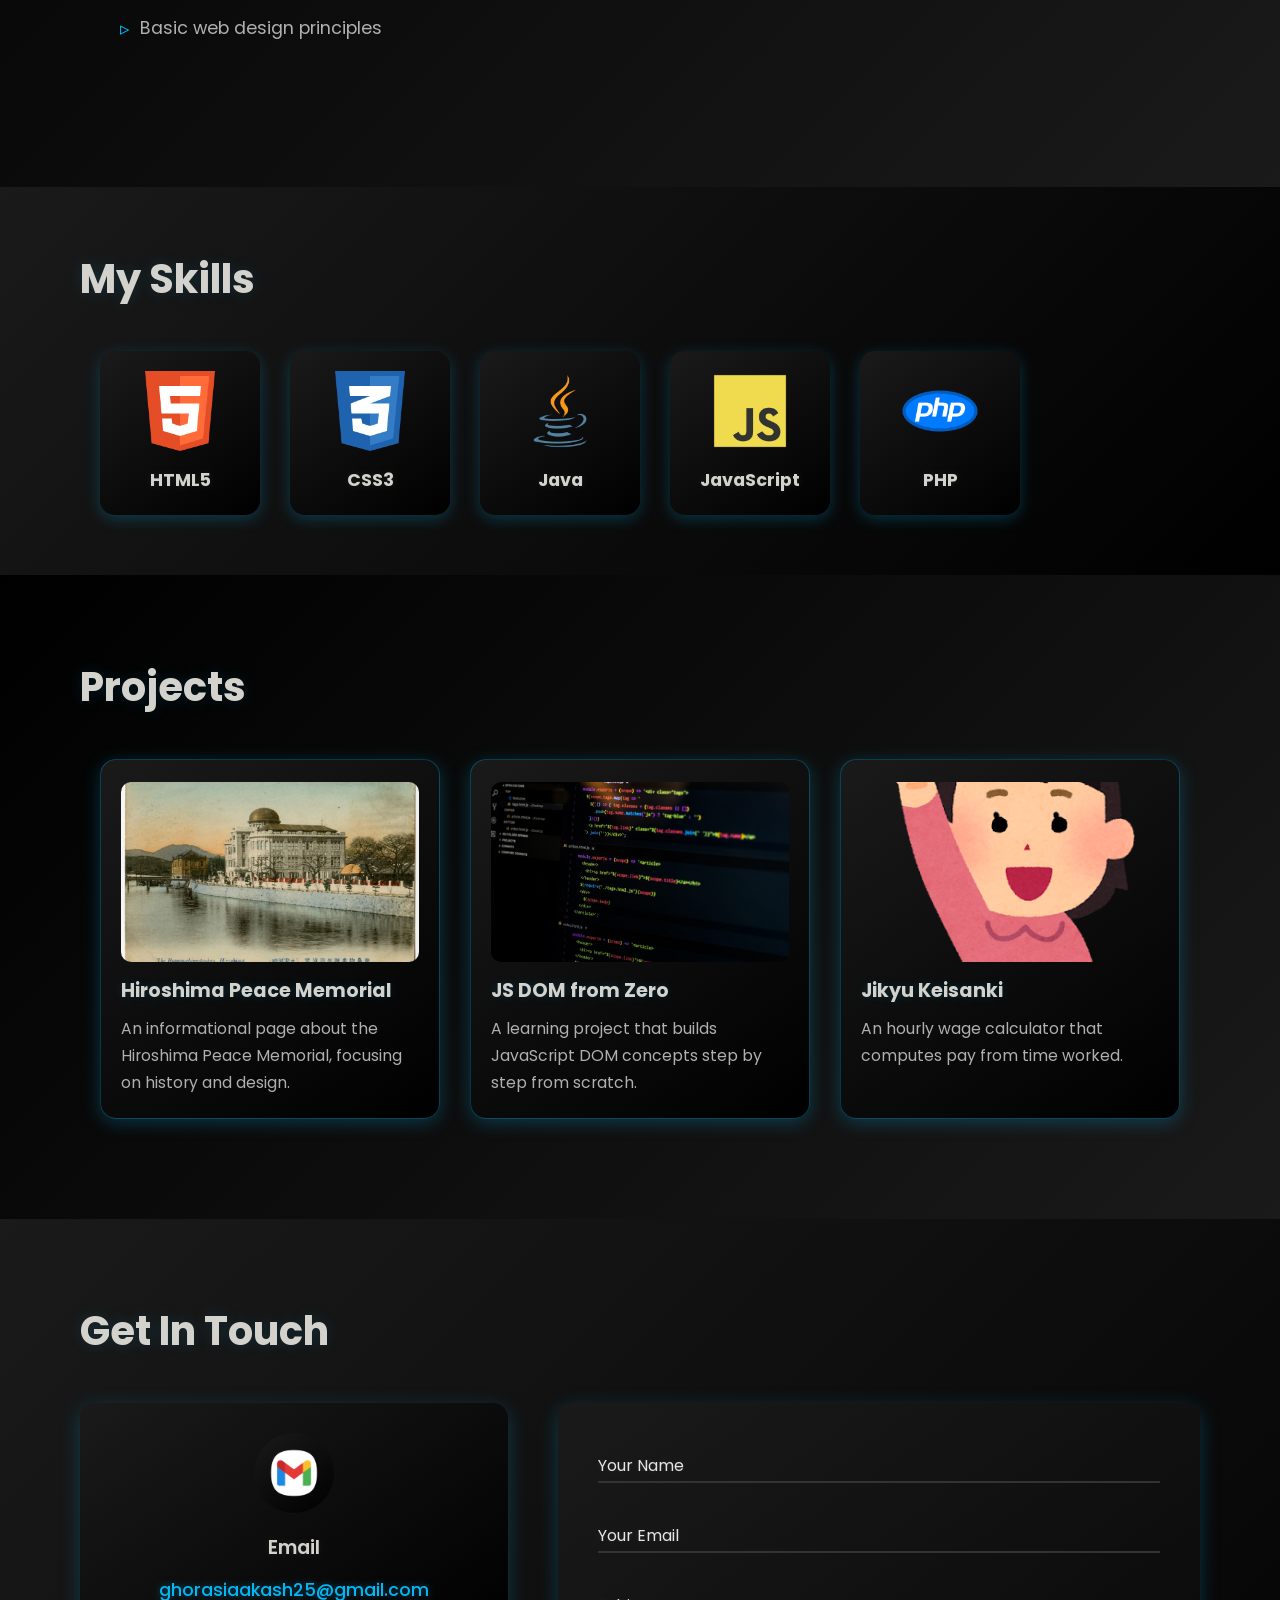
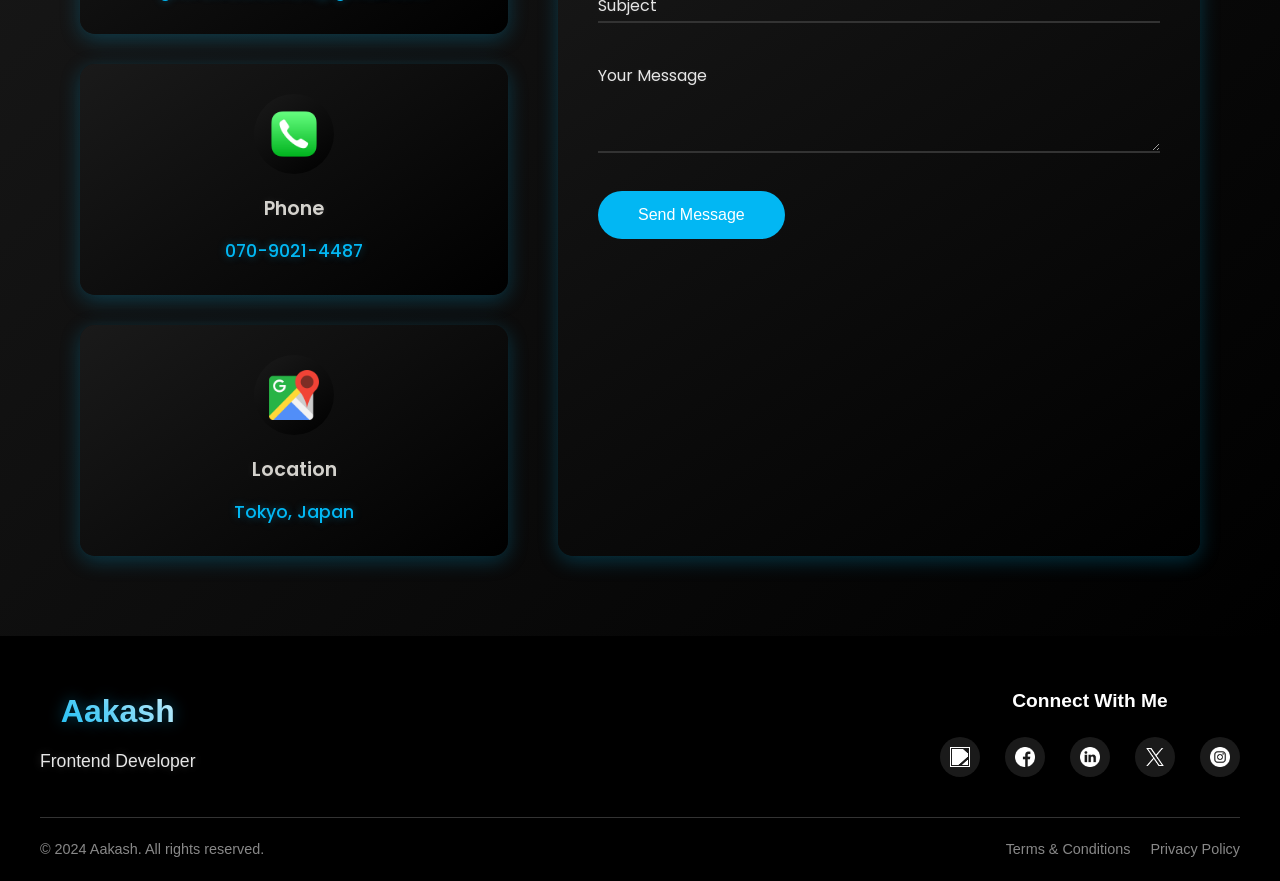
==== commit 4c3c39fe: "Add GitHub link to social media Added GitHub link to social media section." ====
--- a/index.html
+++ b/index.html
@@ -204,6 +204,9 @@
         <div class="social-media">
           <h4>Connect With Me</h4>
           <div class="social-links">
+            <a href="https://github.com/Aakash-codex" class="social-link" target="_blank" rel="noopener noreferrer" aria-label="github">
+              <img src="images/github.png" alt="" class="social-icon" />
+            </a>
             <a href="https://www.facebook.com/profile.php?id=61578439654409" class="social-link" target="_blank" rel="noopener noreferrer" aria-label="Facebook">
               <img src="images/facebook.png" alt="" class="social-icon" />
             </a>
--- a/css/style.css
+++ b/css/style.css
@@ -518,6 +518,12 @@
   filter: brightness(0) invert(1);
   transition: all 0.3s ease;
   z-index: 1;
+}
+
+/* GitHub */
+.social-link[href*="github"]:hover {
+  background: #24292e; 
+  transform: translateY(-5px);
 }
 
 /* Facebook */
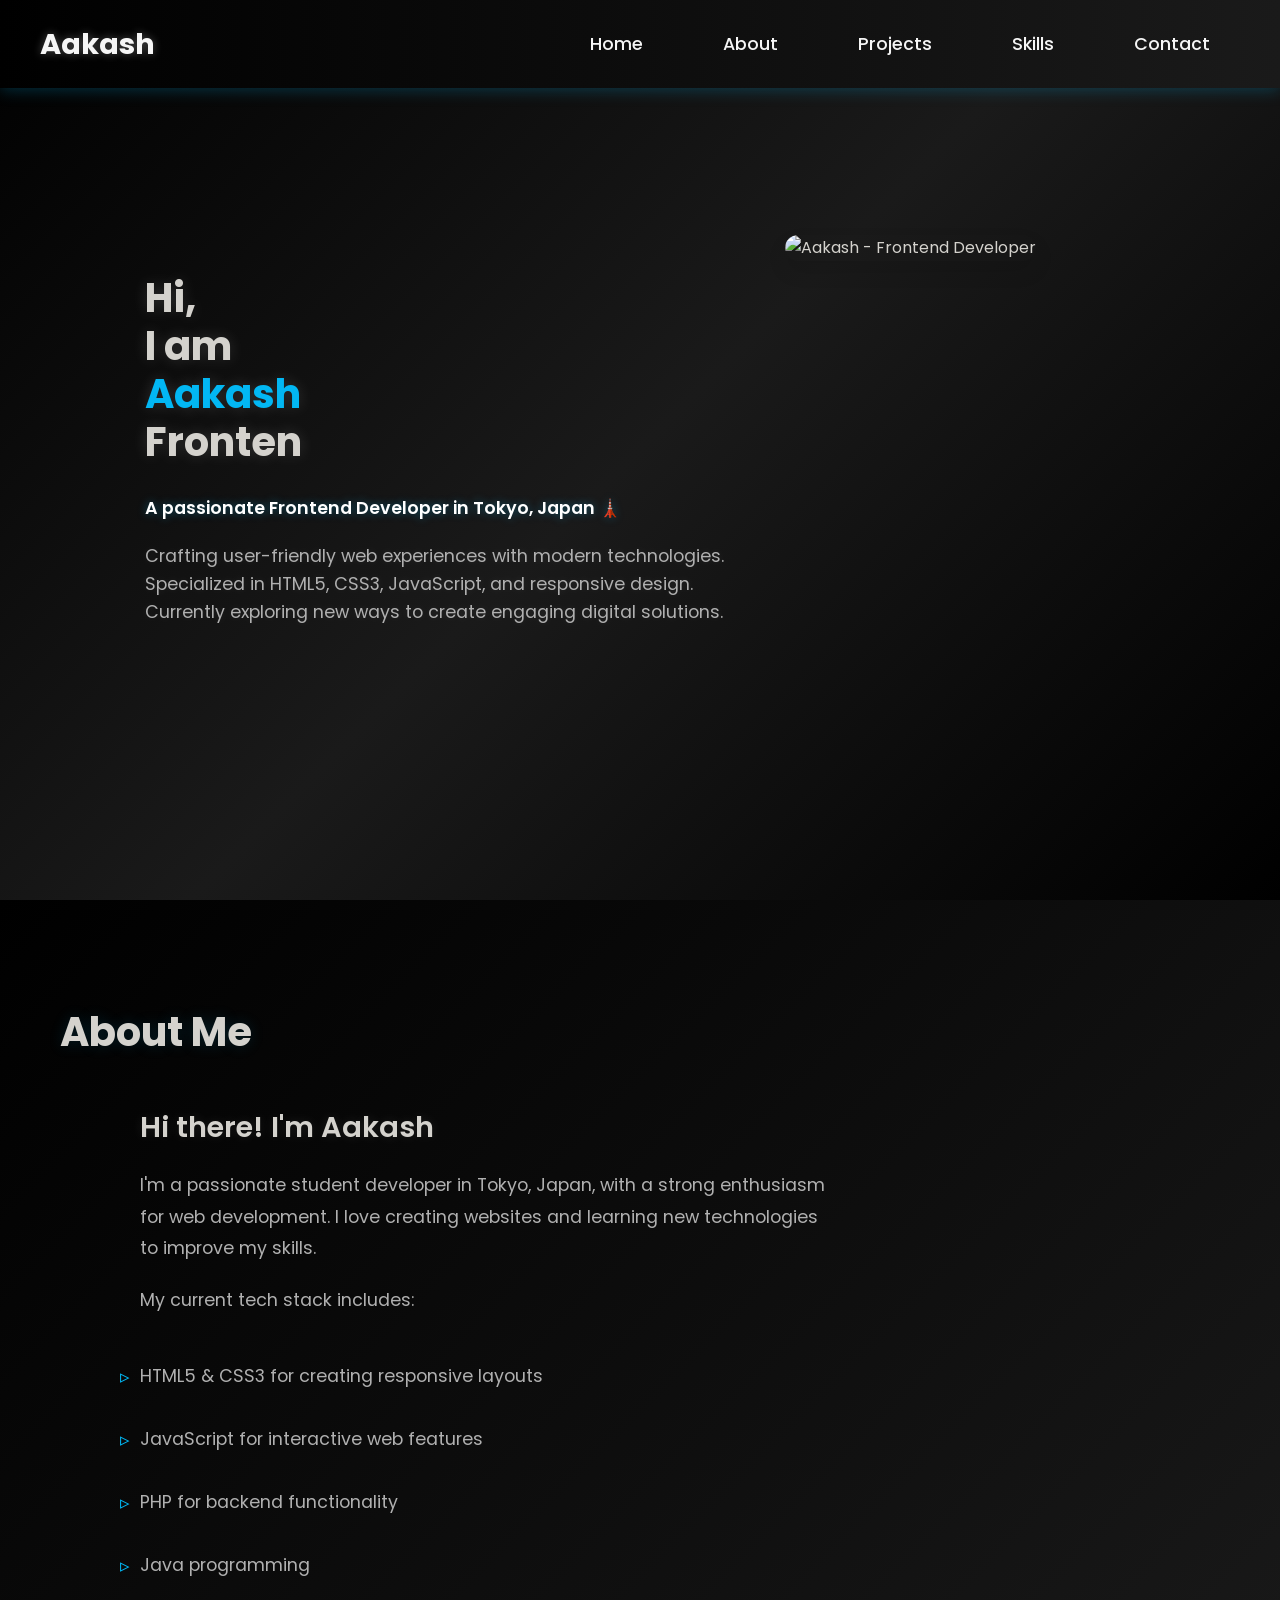
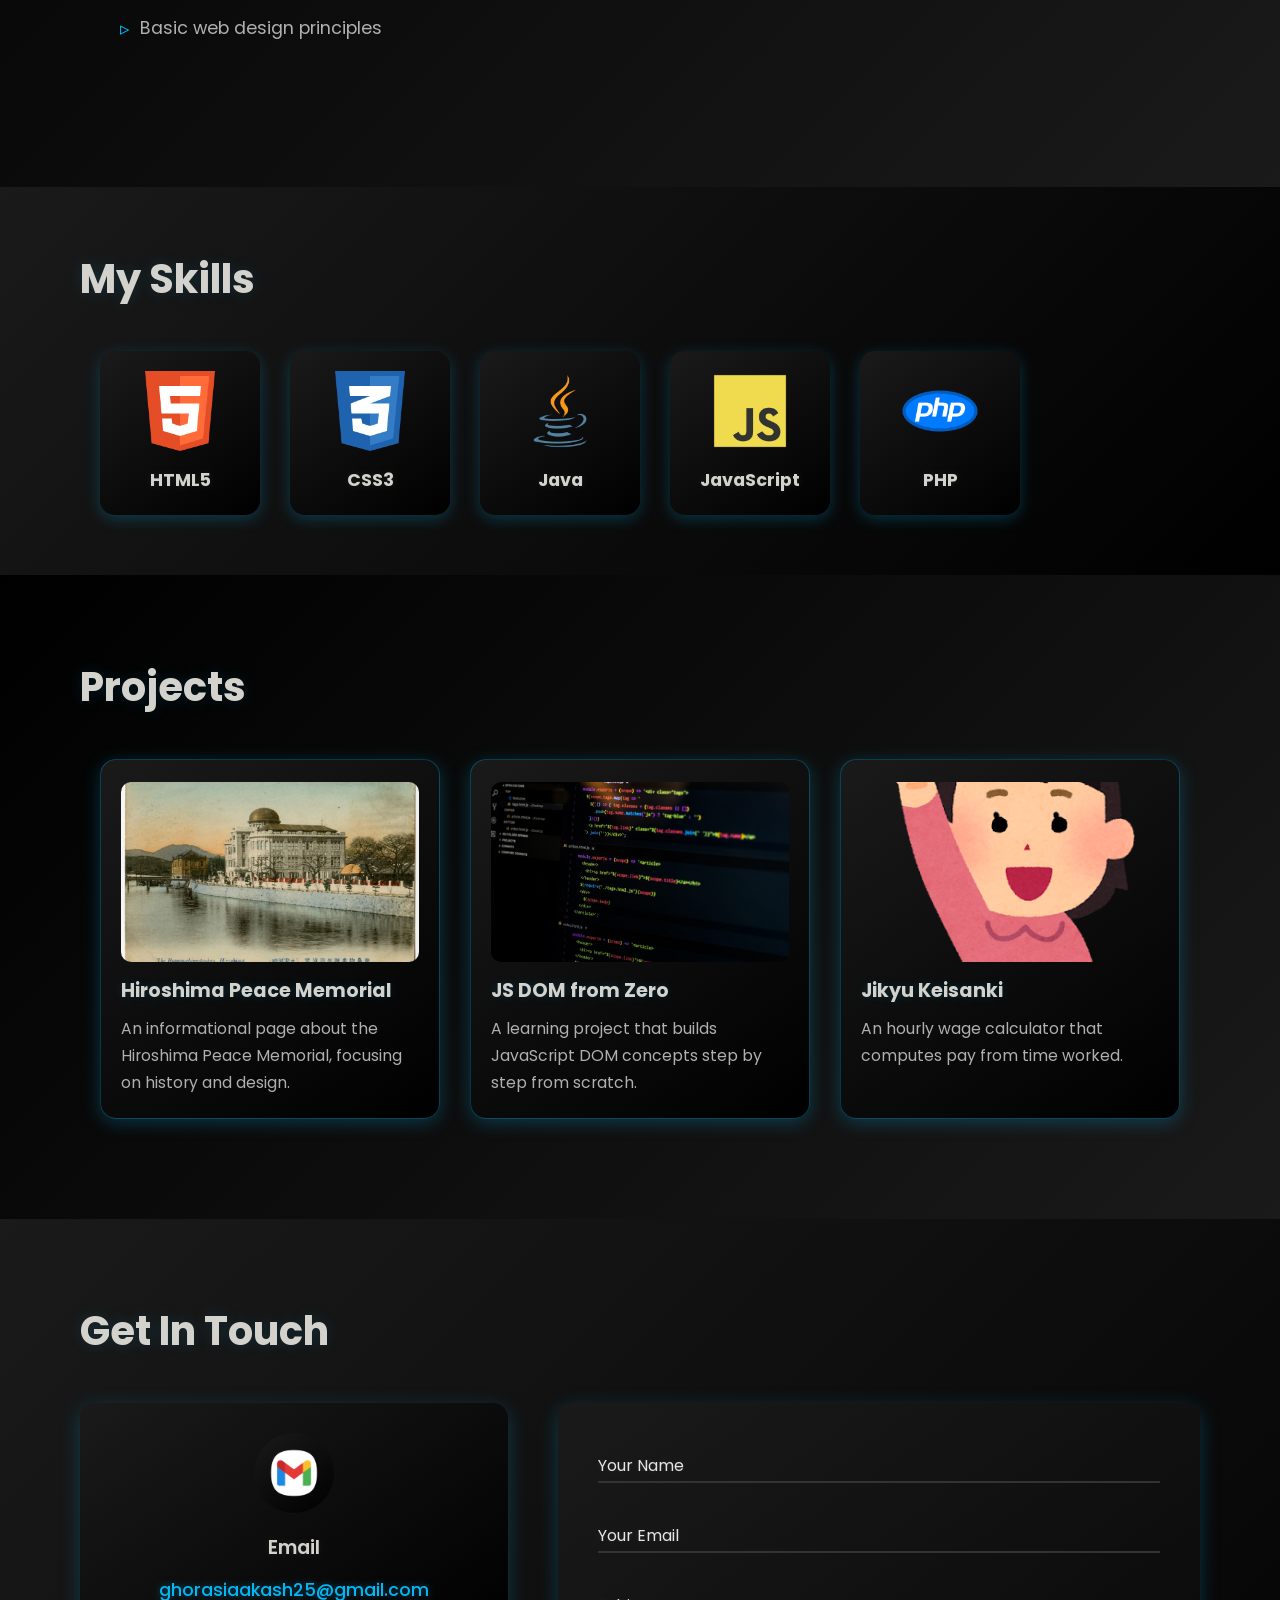
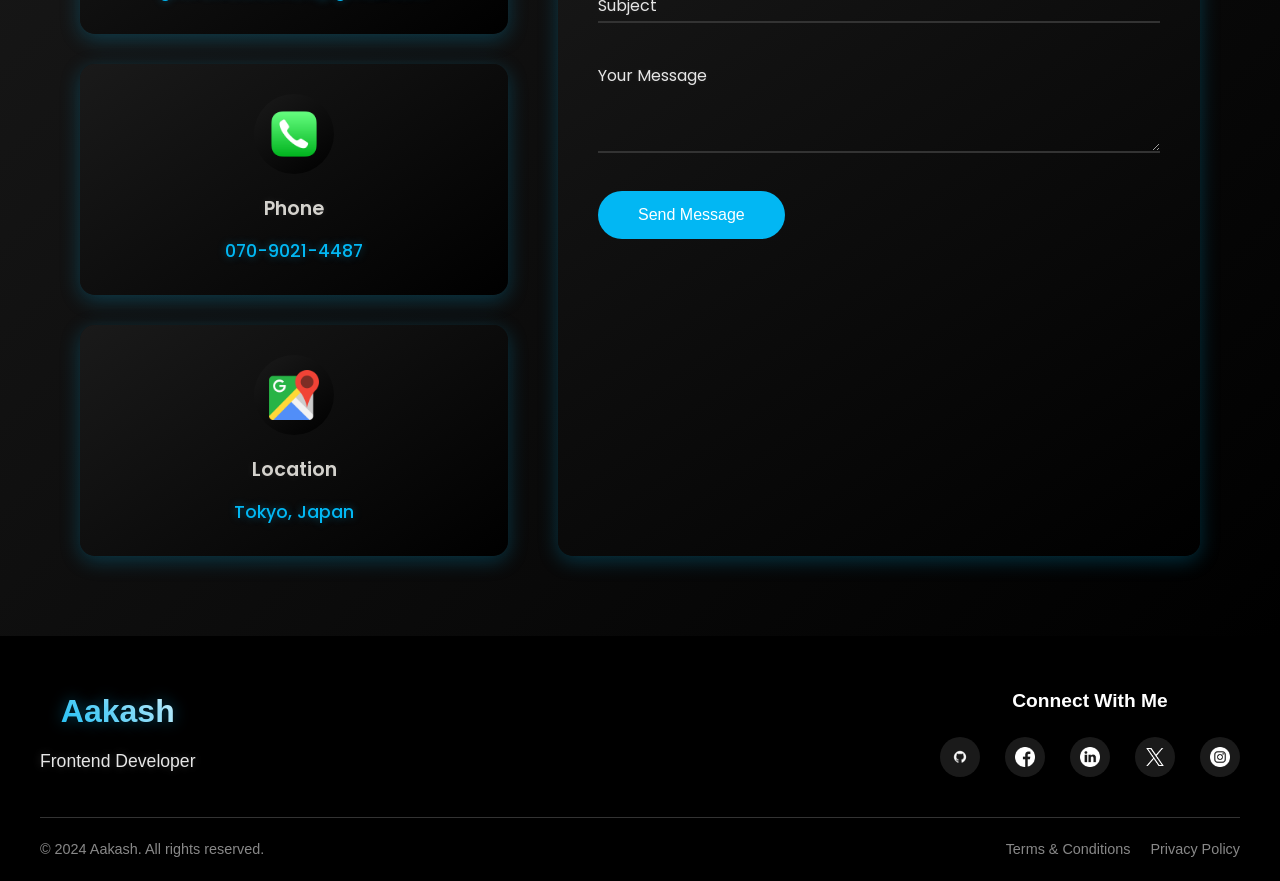
==== commit 60ced7a3: "Update index.html" ====
--- a/index.html
+++ b/index.html
@@ -59,7 +59,7 @@
           </div>
           <div class="hero-image">
             <div class="image-container">
-              <img src="images/IMG_3015.jpeg" class="profile-image" alt="Aakash - Frontend Developer" />
+              <img src="images/Untitled design.jpg" class="profile-image" alt="Aakash - Frontend Developer" />
             </div>
           </div>
         </div>
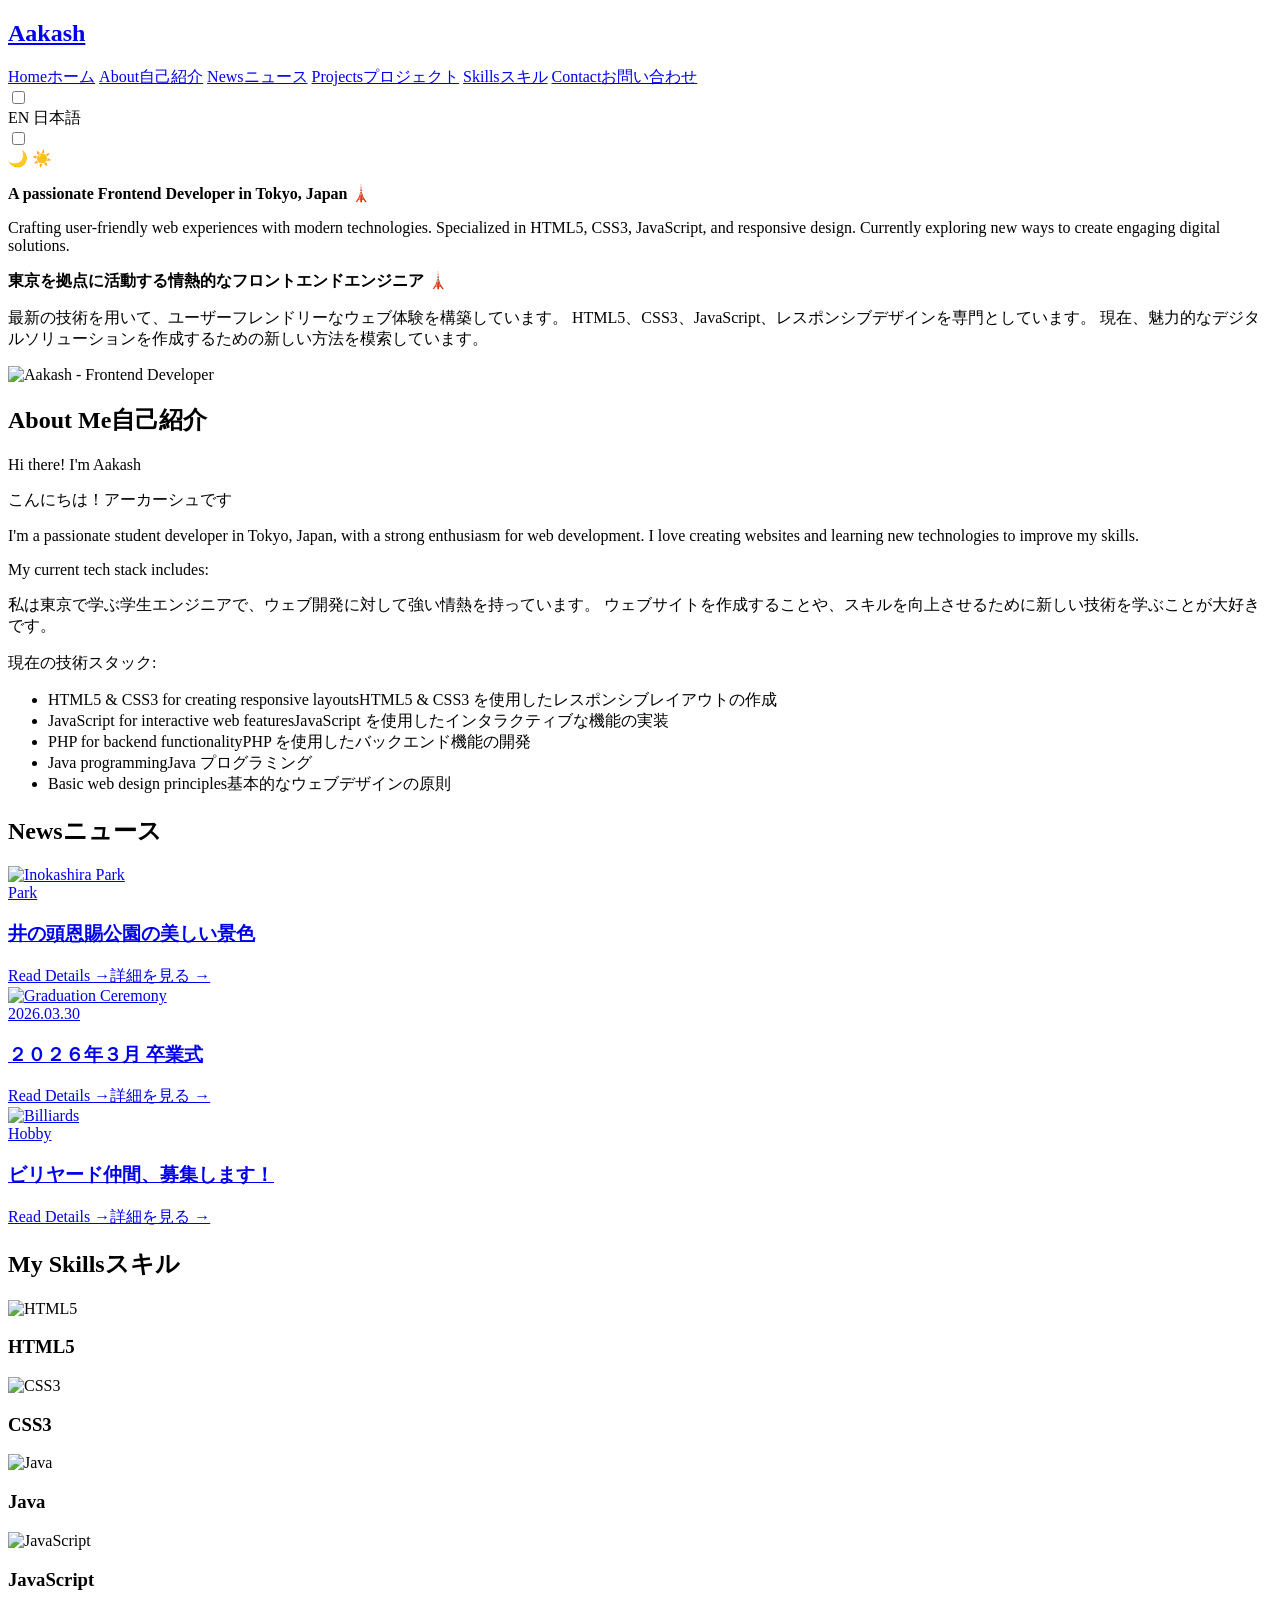
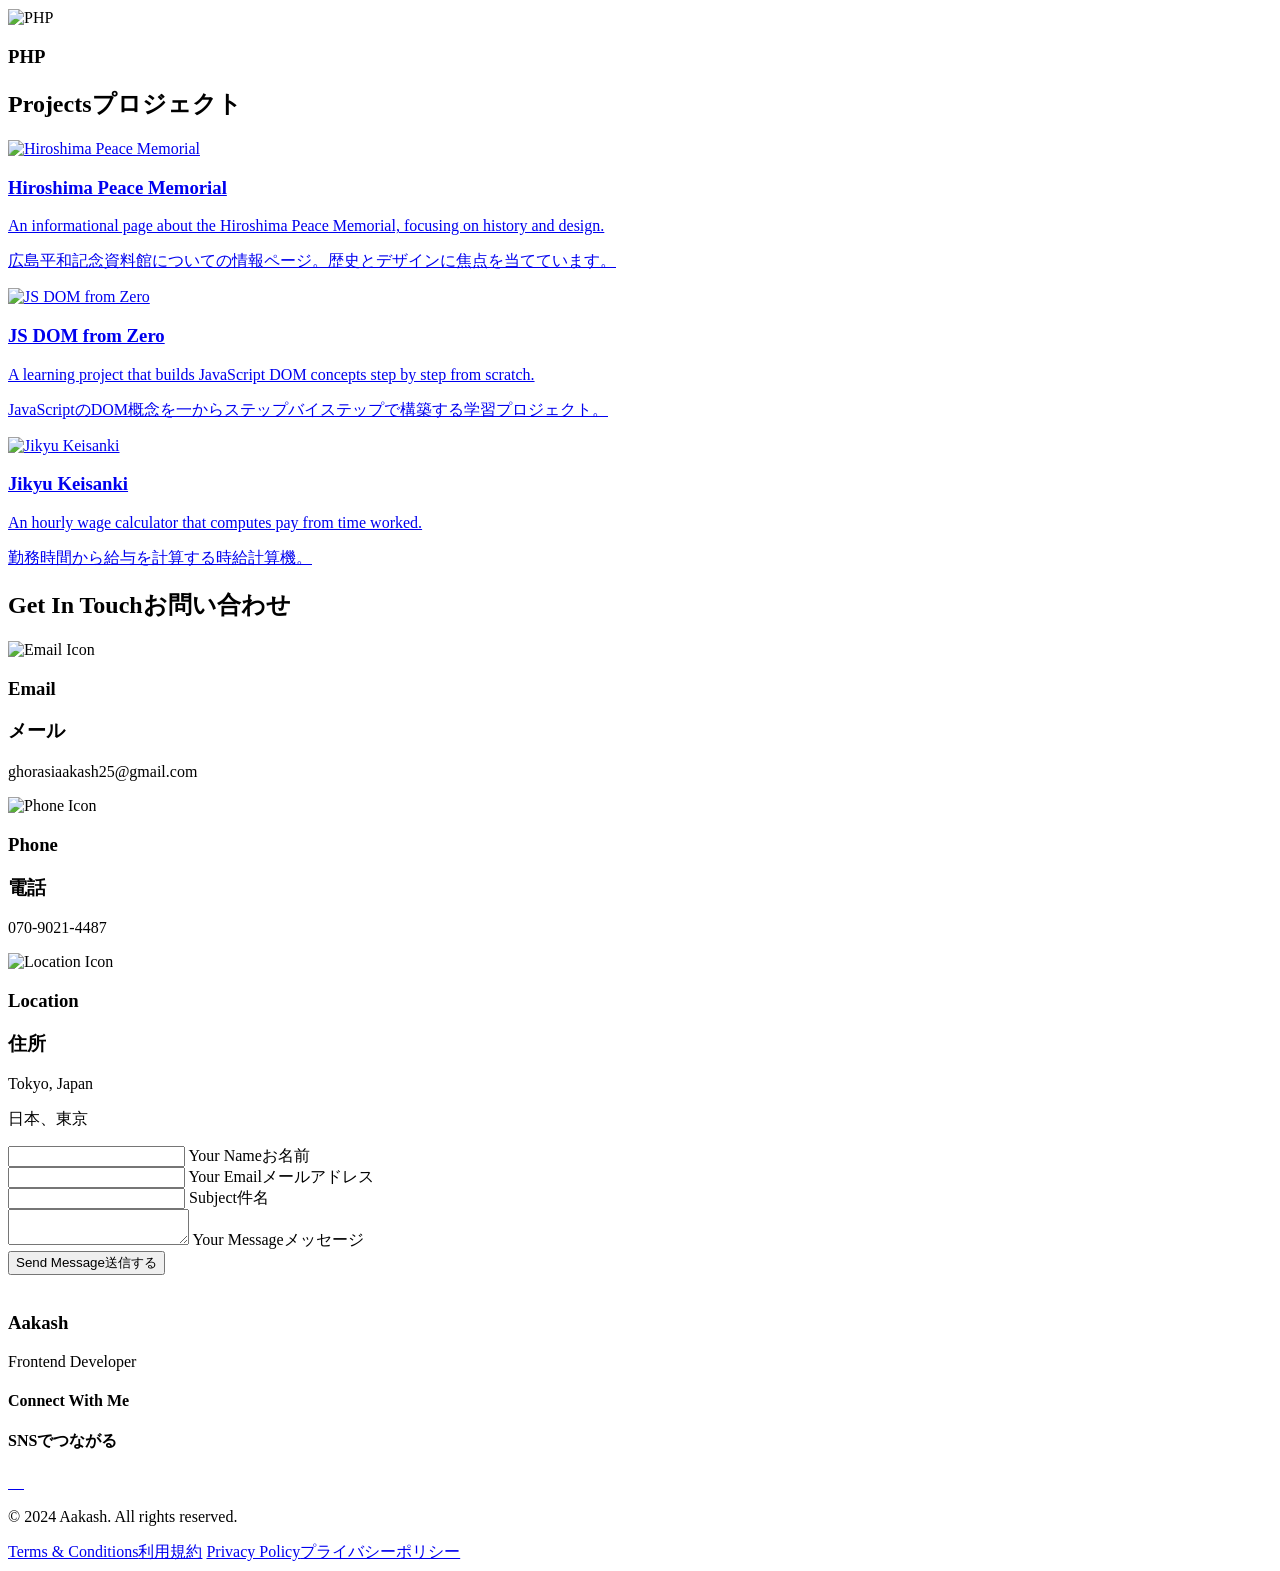
==== commit 02e73e6e: "Add files via upload" ====
--- a/index.html
+++ b/index.html
@@ -21,22 +21,57 @@
         object-fit: cover;
         border-radius: 50%;
       }
+
+      /* Adjust header margin */
+      header {
+        margin-top: 0;
+      }
+
+      @media (max-width: 768px) {
+        header {
+          margin-top: 0;
+        }
+      }
     </style>
     <link rel="stylesheet" href="css/style.css" />
     <link rel="stylesheet" href="css/responsive.css" />
     <link href="https://fonts.googleapis.com/css2?family=Poppins:wght@400;500;600;700&display=swap" rel="stylesheet">
     <title>Aakash - Frontend Developer</title>
   </head>
-  <body>
+  <body class="lang-en">
     <header id="top">
-      <h2><a href="index.html" class="logotext">Aakash</a></h2>
+      <div class="logo-container">
+        <h2><a href="index.html" class="logotext">Aakash</a></h2>
+      </div>
+      
       <nav>
-        <a href="index.html"><span>Home</span></a>
-        <a href="#about"><span>About</span></a>
-        <a href="#projects"><span>Projects</span></a>
-        <a href="#skills"><span>Skills</span></a>
-        <a href="#contact"><span>Contact</span></a>
+        <a href="index.html"><span data-lang="en">Home</span><span data-lang="ja">ホーム</span></a>
+        <a href="#about"><span data-lang="en">About</span><span data-lang="ja">自己紹介</span></a>
+        <a href="#news"><span data-lang="en">News</span><span data-lang="ja">ニュース</span></a>
+        <a href="#projects"><span data-lang="en">Projects</span><span data-lang="ja">プロジェクト</span></a>
+        <a href="#skills"><span data-lang="en">Skills</span><span data-lang="ja">スキル</span></a>
+        <a href="#contact"><span data-lang="en">Contact</span><span data-lang="ja">お問い合わせ</span></a>
       </nav>
+
+      <div class="header-controls">
+        <!-- Language Toggle -->
+        <label class="lang-switch" for="langCheckbox">
+          <input type="checkbox" id="langCheckbox" />
+          <div class="slider">
+            <span class="en icon">EN</span>
+            <span class="jp icon">日本語</span>
+          </div>
+        </label>
+
+        <!-- Theme Toggle -->
+        <label class="theme-switch" for="checkbox">
+          <input type="checkbox" id="checkbox" />
+          <div class="slider">
+            <span class="icon">🌙</span>
+            <span class="icon">☀️</span>
+          </div>
+        </label>
+      </div>
     </header>
 
     <main>
@@ -47,14 +82,22 @@
               <span class="typed-text"></span>
             </p>
             <div class="hero-description">
-              <p>
-              <strong>A passionate Frontend Developer in Tokyo, Japan 🗼</strong>
-              </p>
-              <p>
-                Crafting user-friendly web experiences with modern technologies. 
-                Specialized in HTML5, CSS3, JavaScript, and responsive design. 
-                Currently exploring new ways to create engaging digital solutions.
-              </p>
+              <div data-lang="en">
+                <p><strong>A passionate Frontend Developer in Tokyo, Japan 🗼</strong></p>
+                <p>
+                  Crafting user-friendly web experiences with modern technologies. 
+                  Specialized in HTML5, CSS3, JavaScript, and responsive design. 
+                  Currently exploring new ways to create engaging digital solutions.
+                </p>
+              </div>
+              <div data-lang="ja">
+                <p><strong>東京を拠点に活動する情熱的なフロントエンドエンジニア 🗼</strong></p>
+                <p>
+                  最新の技術を用いて、ユーザーフレンドリーなウェブ体験を構築しています。
+                  HTML5、CSS3、JavaScript、レスポンシブデザインを専門としています。
+                  現在、魅力的なデジタルソリューションを作成するための新しい方法を模索しています。
+                </p>
+              </div>
             </div>
           </div>
           <div class="hero-image">
@@ -67,33 +110,96 @@
 
       <section class="about-section" id="about">
         <div class="container">
-          <h2 class="section-title">About Me</h2>
+          <h2 class="section-title"><span data-lang="en">About Me</span><span data-lang="ja">自己紹介</span></h2>
           <div class="about-content">
             <div class="about-text">
-              <p class="about-greeting">
-                Hi there! I'm Aakash
-              </p>
-              <p class="about-details">
-                I'm a passionate student developer in Tokyo, Japan, with a strong enthusiasm for web development. 
-                I love creating websites and learning new technologies to improve my skills.
-              </p>
-              <p class="about-details">
-                My current tech stack includes:
-              </p>
+              <p class="about-greeting" data-lang="en">Hi there! I'm Aakash</p>
+              <p class="about-greeting" data-lang="ja">こんにちは！アーカーシュです</p>
+              
+              <div data-lang="en">
+                <p class="about-details">
+                  I'm a passionate student developer in Tokyo, Japan, with a strong enthusiasm for web development. 
+                  I love creating websites and learning new technologies to improve my skills.
+                </p>
+                <p class="about-details">My current tech stack includes:</p>
+              </div>
+              <div data-lang="ja">
+                <p class="about-details">
+                  私は東京で学ぶ学生エンジニアで、ウェブ開発に対して強い情熱を持っています。
+                  ウェブサイトを作成することや、スキルを向上させるために新しい技術を学ぶことが大好きです。
+                </p>
+                <p class="about-details">現在の技術スタック:</p>
+              </div>
+
               <ul class="about-skills">
-                <li>HTML5 & CSS3 for creating responsive layouts</li>
-                <li>JavaScript for interactive web features</li>
-                <li>PHP for backend functionality</li>
-                <li>Java programming</li>
-                <li>Basic web design principles</li>
+                <li><span data-lang="en">HTML5 & CSS3 for creating responsive layouts</span><span data-lang="ja">HTML5 & CSS3 を使用したレスポンシブレイアウトの作成</span></li>
+                <li><span data-lang="en">JavaScript for interactive web features</span><span data-lang="ja">JavaScript を使用したインタラクティブな機能の実装</span></li>
+                <li><span data-lang="en">PHP for backend functionality</span><span data-lang="ja">PHP を使用したバックエンド機能の開発</span></li>
+                <li><span data-lang="en">Java programming</span><span data-lang="ja">Java プログラミング</span></li>
+                <li><span data-lang="en">Basic web design principles</span><span data-lang="ja">基本的なウェブデザインの原則</span></li>
               </ul>
             </div>
           </div>
         </div>
       </section>
 
+      <section class="news-section" id="news">
+        <div class="container">
+          <h2 class="section-title"><span data-lang="en">News</span><span data-lang="ja">ニュース</span></h2>
+          <div class="news-teaser-container">
+            <!-- Inokashira Park News -->
+            <a href="news.html#inokashira" class="news-teaser-link">
+              <div class="news-teaser-content">
+                <div class="news-teaser-image">
+                  <img src="images/inokasira.jpeg" alt="Inokashira Park">
+                </div>
+                <div class="news-teaser-text">
+                  <span class="news-teaser-date">Park</span>
+                  <h3 class="news-teaser-headline">井の頭恩賜公園の美しい景色</h3>
+                </div>
+                <div class="news-teaser-arrow">
+                  <span data-lang="en">Read Details →</span><span data-lang="ja">詳細を見る →</span>
+                </div>
+              </div>
+            </a>
+
+            <!-- Graduation News -->
+            <a href="news.html#graduation" class="news-teaser-link" style="margin-top: 20px;">
+              <div class="news-teaser-content">
+                <div class="news-teaser-image">
+                  <img src="images/IMG_0469.jpeg" alt="Graduation Ceremony">
+                </div>
+                <div class="news-teaser-text">
+                  <span class="news-teaser-date">2026.03.30</span>
+                  <h3 class="news-teaser-headline">２０２６年３月 卒業式</h3>
+                </div>
+                <div class="news-teaser-arrow">
+                  <span data-lang="en">Read Details →</span><span data-lang="ja">詳細を見る →</span>
+                </div>
+              </div>
+            </a>
+
+            <!-- Billiards News -->
+            <a href="news.html#billiards" class="news-teaser-link" style="margin-top: 20px;">
+              <div class="news-teaser-content">
+                <div class="news-teaser-image">
+                  <img src="images/pool1.jpeg" alt="Billiards">
+                </div>
+                <div class="news-teaser-text">
+                  <span class="news-teaser-date">Hobby</span>
+                  <h3 class="news-teaser-headline">ビリヤード仲間、募集します！</h3>
+                </div>
+                <div class="news-teaser-arrow">
+                  <span data-lang="en">Read Details →</span><span data-lang="ja">詳細を見る →</span>
+                </div>
+              </div>
+            </a>
+          </div>
+        </div>
+      </section>
+
       <section class="skill-section" id="skills">
-        <h2 class="section-title">My Skills</h2>
+        <h2 class="section-title"><span data-lang="en">My Skills</span><span data-lang="ja">スキル</span></h2>
         <div class="skill-container">
           <div class="skill-card">
             <img src="images/Icon/317755_badge_html_html5_achievement_award_icon.png" alt="HTML5">
@@ -119,75 +225,89 @@
       </section>
 
       <section class="projects-section" id="projects">
-        <h2 class="section-title">Projects</h2>
+        <h2 class="section-title"><span data-lang="en">Projects</span><span data-lang="ja">プロジェクト</span></h2>
         <div class="projects-list">
           <a href="group-seisaku-main/index.html" class="project-card" target="_blank" rel="noopener noreferrer">
             <img src="group-seisaku-main/Theold.jpg" alt="Hiroshima Peace Memorial">
             <h3>Hiroshima Peace Memorial</h3>
-            <p>An informational page about the Hiroshima Peace Memorial, focusing on history and design.</p>
+            <div data-lang="en">
+              <p>An informational page about the Hiroshima Peace Memorial, focusing on history and design.</p>
+            </div>
+            <div data-lang="ja">
+              <p>広島平和記念資料館についての情報ページ。歴史とデザインに焦点を当てています。</p>
+            </div>
           </a>
           <a href="JS-DOM-FROM-ZERO-main/index.html" class="project-card" target="_blank" rel="noopener noreferrer">
             <img src="JS-DOM-FROM-ZERO-main/dom.jpg" alt="JS DOM from Zero">
             <h3>JS DOM from Zero</h3>
-            <p>A learning project that builds JavaScript DOM concepts step by step from scratch.</p>
+            <div data-lang="en">
+              <p>A learning project that builds JavaScript DOM concepts step by step from scratch.</p>
+            </div>
+            <div data-lang="ja">
+              <p>JavaScriptのDOM概念を一からステップバイステップで構築する学習プロジェクト。</p>
+            </div>
           </a>
           <a href="jikyu-keisanki-main/index.html" class="project-card" target="_blank" rel="noopener noreferrer">
             <img src="jikyu-keisanki-main/image/pose_kyosyu_girl.png" alt="Jikyu Keisanki">
             <h3>Jikyu Keisanki</h3>
-            <p>An hourly wage calculator that computes pay from time worked.</p>
+            <div data-lang="en">
+              <p>An hourly wage calculator that computes pay from time worked.</p>
+            </div>
+            <div data-lang="ja">
+              <p>勤務時間から給与を計算する時給計算機。</p>
+            </div>
           </a>
         </div>
       </section>
 
       <section class="contact-section" id="contact">
-        <h2 class="section-title">Get In Touch</h2>
+        <h2 class="section-title"><span data-lang="en">Get In Touch</span><span data-lang="ja">お問い合わせ</span></h2>
         <div class="contact-container">
           <div class="contact-info">
             <div class="contact-card">
               <div class="contact-icon">
                 <img src="images/Icon/9693558_google_mail_email_message_bubble_icon.png" alt="Email Icon">
               </div>
-              <h3>Email</h3>
+              <h3 data-lang="en">Email</h3><h3 data-lang="ja">メール</h3>
               <p>ghorasiaakash25@gmail.com</p>
             </div>
             <div class="contact-card">
               <div class="contact-icon">
                 <img src="images/Icon/2697655_apple_phone_call_cell_emergency_icon.png" alt="Phone Icon">
               </div>
-              <h3>Phone</h3>
+              <h3 data-lang="en">Phone</h3><h3 data-lang="ja">電話</h3>
               <p>070-9021-4487</p>
             </div>
             <div class="contact-card">
               <div class="contact-icon">
                 <img src="images/Icon/4975305_google_google map_location_location place_map_icon.png" alt="Location Icon">
               </div>
-              <h3>Location</h3>
-              <p>Tokyo, Japan</p>
+              <h3 data-lang="en">Location</h3><h3 data-lang="ja">住所</h3>
+              <p data-lang="en">Tokyo, Japan</p><p data-lang="ja">日本、東京</p>
             </div>
           </div>
 
           <form class="contact-form" id="contactForm" action="contact.php" method="POST">
             <div class="form-group">
               <input type="text" id="name" name="name" required>
-              <label for="name">Your Name</label>
+              <label for="name"><span data-lang="en">Your Name</span><span data-lang="ja">お名前</span></label>
             </div>
             <div class="form-group">
               <input type="email" id="email" name="email" required>
-              <label for="email">Your Email</label>
+              <label for="email"><span data-lang="en">Your Email</span><span data-lang="ja">メールアドレス</span></label>
             </div>
             <div class="form-group">
               <input type="text" id="subject" name="subject" required>
-              <label for="subject">Subject</label>
+              <label for="subject"><span data-lang="en">Subject</span><span data-lang="ja">件名</span></label>
             </div>
             <div class="form-group">
               <textarea id="message" name="message" required></textarea>
-              <label for="message">Your Message</label>
-            </div>
-            <button type="submit" class="submit-btn">Send Message</button>
+              <label for="message"><span data-lang="en">Your Message</span><span data-lang="ja">メッセージ</span></label>
+            </div>
+            <button type="submit" class="submit-btn"><span data-lang="en">Send Message</span><span data-lang="ja">送信する</span></button>
           </form>
         </div>
       </section>
-
     </main>
 
     <a href="#top" class="gotop" aria-label="Go to top">
@@ -202,12 +322,12 @@
         </div>
         
         <div class="social-media">
-          <h4>Connect With Me</h4>
+          <h4 data-lang="en">Connect With Me</h4><h4 data-lang="ja">SNSでつながる</h4>
           <div class="social-links">
-            <a href="https://github.com/Aakash-codex" class="social-link" target="_blank" rel="noopener noreferrer" aria-label="github">
+             <a href="https://github.com/Aakash-codex" class="social-link" target="_blank" rel="noopener noreferrer" aria-label="github">
               <img src="images/github.png" alt="" class="social-icon" />
             </a>
-            <a href="https://www.facebook.com/profile.php?id=61578439654409" class="social-link" target="_blank" rel="noopener noreferrer" aria-label="Facebook">
+            <a href="https://facebook.com" class="social-link" target="_blank" rel="noopener noreferrer" aria-label="Facebook">
               <img src="images/facebook.png" alt="" class="social-icon" />
             </a>
             <a href="https://linkedin.com" class="social-link" target="_blank" rel="noopener noreferrer" aria-label="LinkedIn">
@@ -226,12 +346,55 @@
       <div class="footer-bottom">
         <p class="copyright">© 2024 Aakash. All rights reserved.</p>
         <div class="footer-links">
-          <a href="#">Terms & Conditions</a>
-          <a href="#">Privacy Policy</a>
+          <a href="#"><span data-lang="en">Terms & Conditions</span><span data-lang="ja">利用規約</span></a>
+          <a href="#"><span data-lang="en">Privacy Policy</span><span data-lang="ja">プライバシーポリシー</span></a>
         </div>
       </div>
     </footer>
 
     <script src="javascript/portfolio.js"></script>
+    <script>
+      // Theme Toggle
+      const toggleSwitch = document.querySelector('.theme-switch input[type="checkbox"]');
+      const currentTheme = localStorage.getItem('theme');
+
+      if (currentTheme) {
+          document.body.classList.add(currentTheme);
+          if (currentTheme === 'light-theme') {
+              toggleSwitch.checked = true;
+          }
+      }
+
+      function switchTheme(e) {
+          if (e.target.checked) {
+              document.body.classList.add('light-theme');
+              localStorage.setItem('theme', 'light-theme');
+          } else {
+              document.body.classList.remove('light-theme');
+              localStorage.setItem('theme', 'dark-theme');
+          }    
+      }
+
+      toggleSwitch.addEventListener('change', switchTheme, false);
+
+      // Language Toggle
+      const langCheckbox = document.getElementById('langCheckbox');
+      const savedLang = localStorage.getItem('language') || 'en';
+
+      if (savedLang === 'ja') {
+          document.body.classList.add('lang-ja');
+          langCheckbox.checked = true;
+      }
+
+      langCheckbox.addEventListener('change', function() {
+          if (this.checked) {
+              document.body.classList.add('lang-ja');
+              localStorage.setItem('language', 'ja');
+          } else {
+              document.body.classList.remove('lang-ja');
+              localStorage.setItem('language', 'en');
+          }
+      });
+    </script>
   </body>
-</html>
+</html>
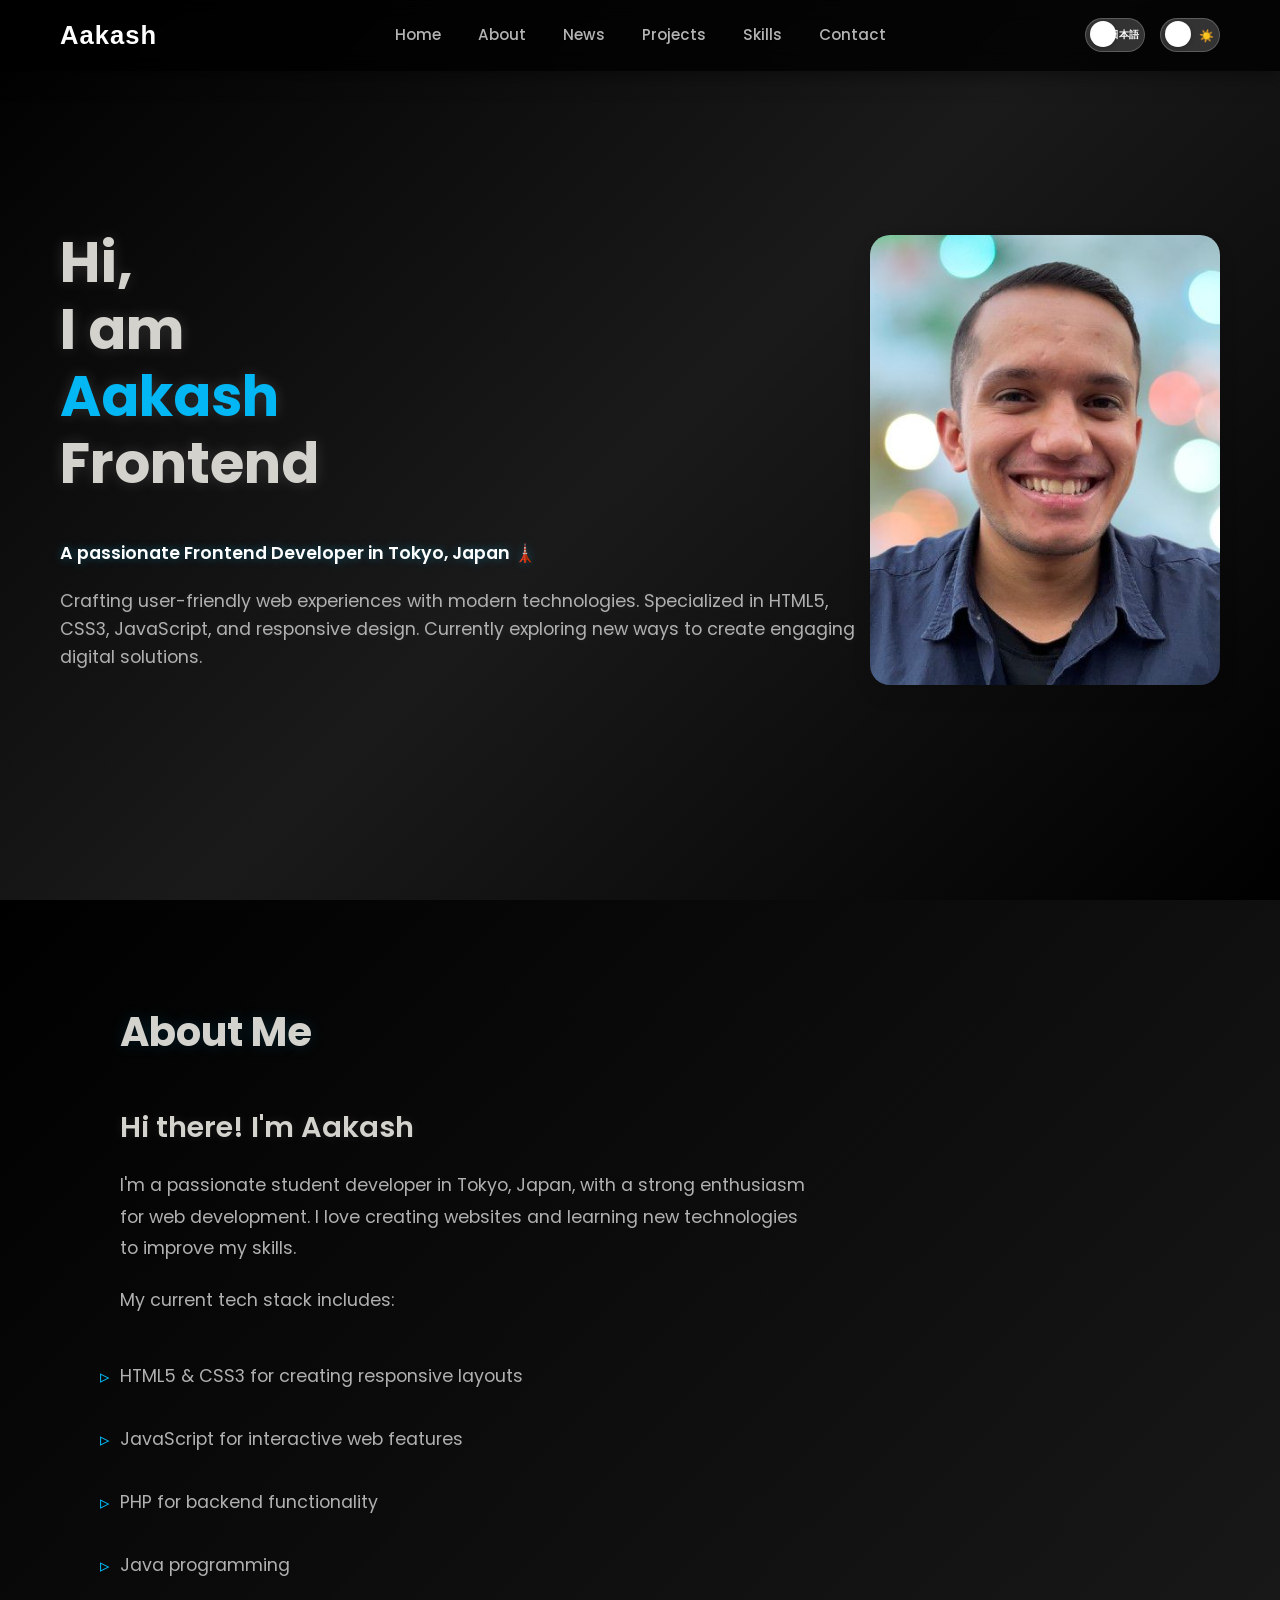
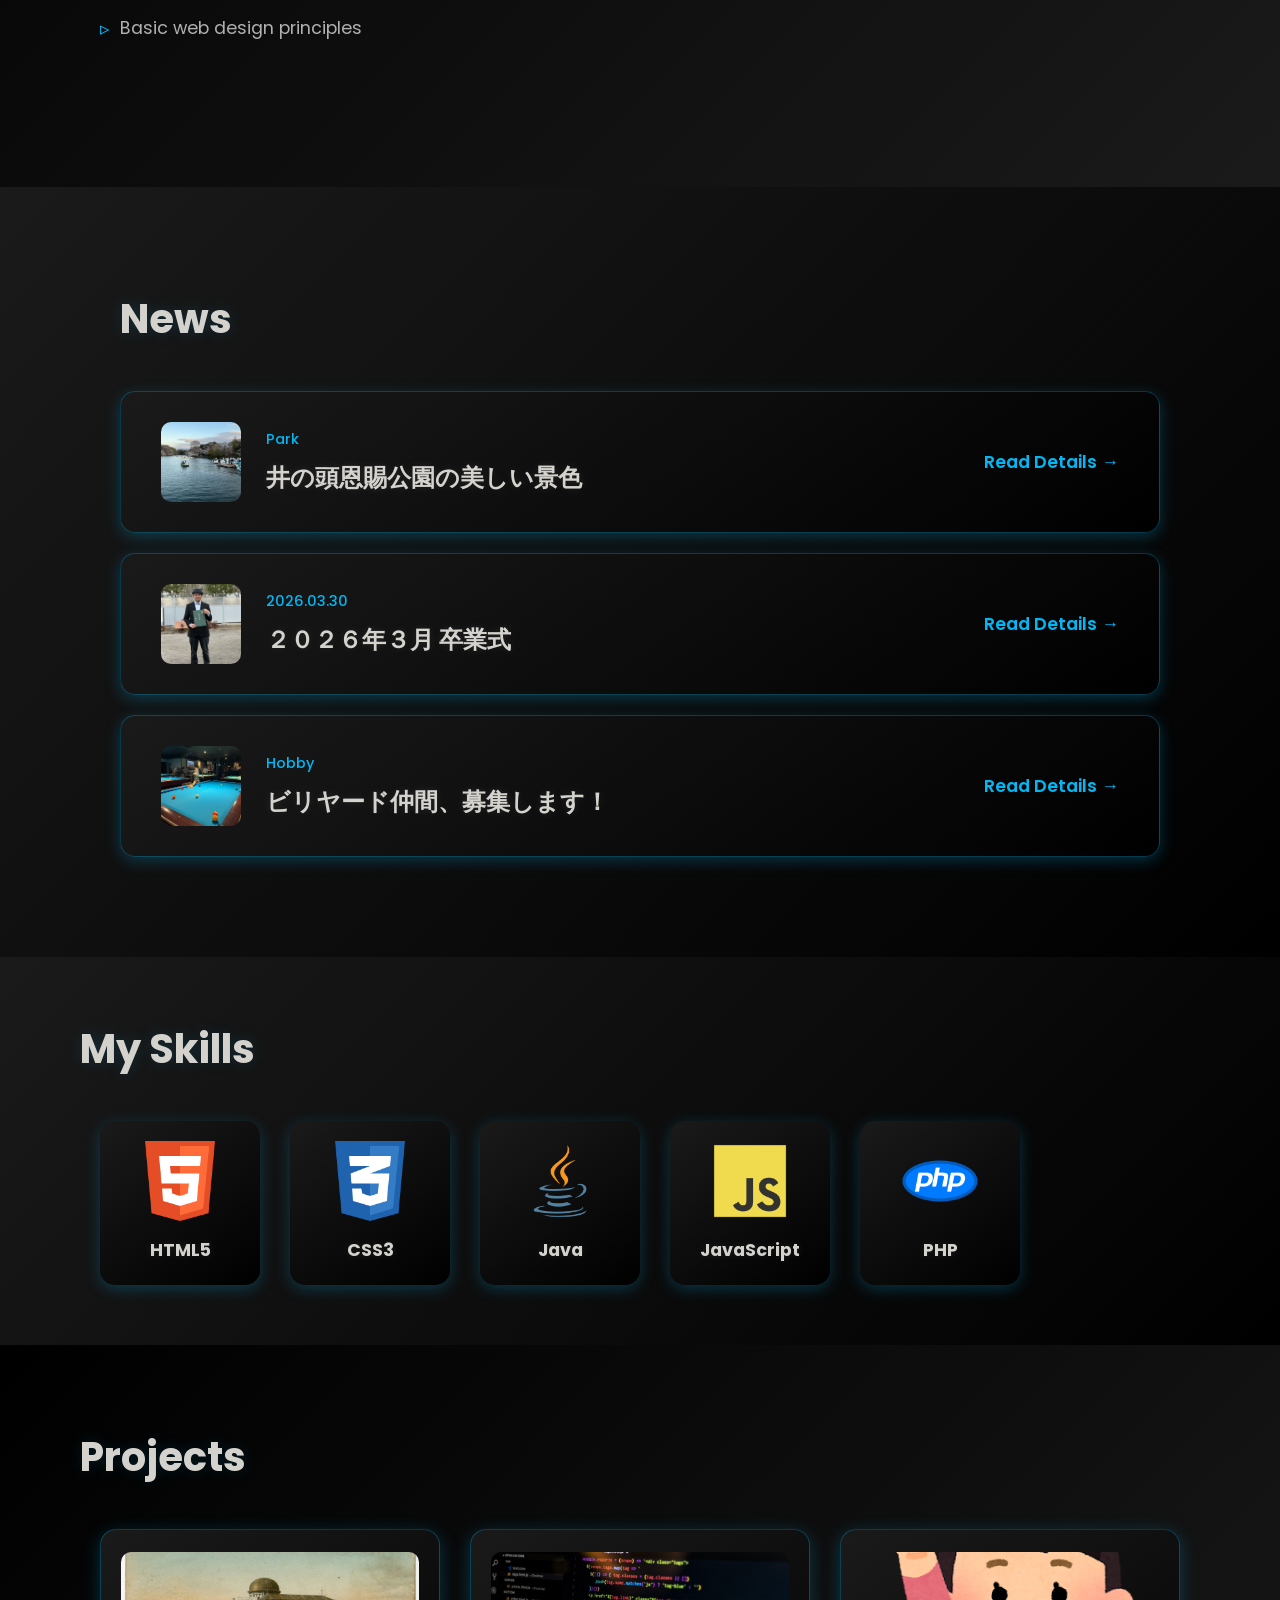
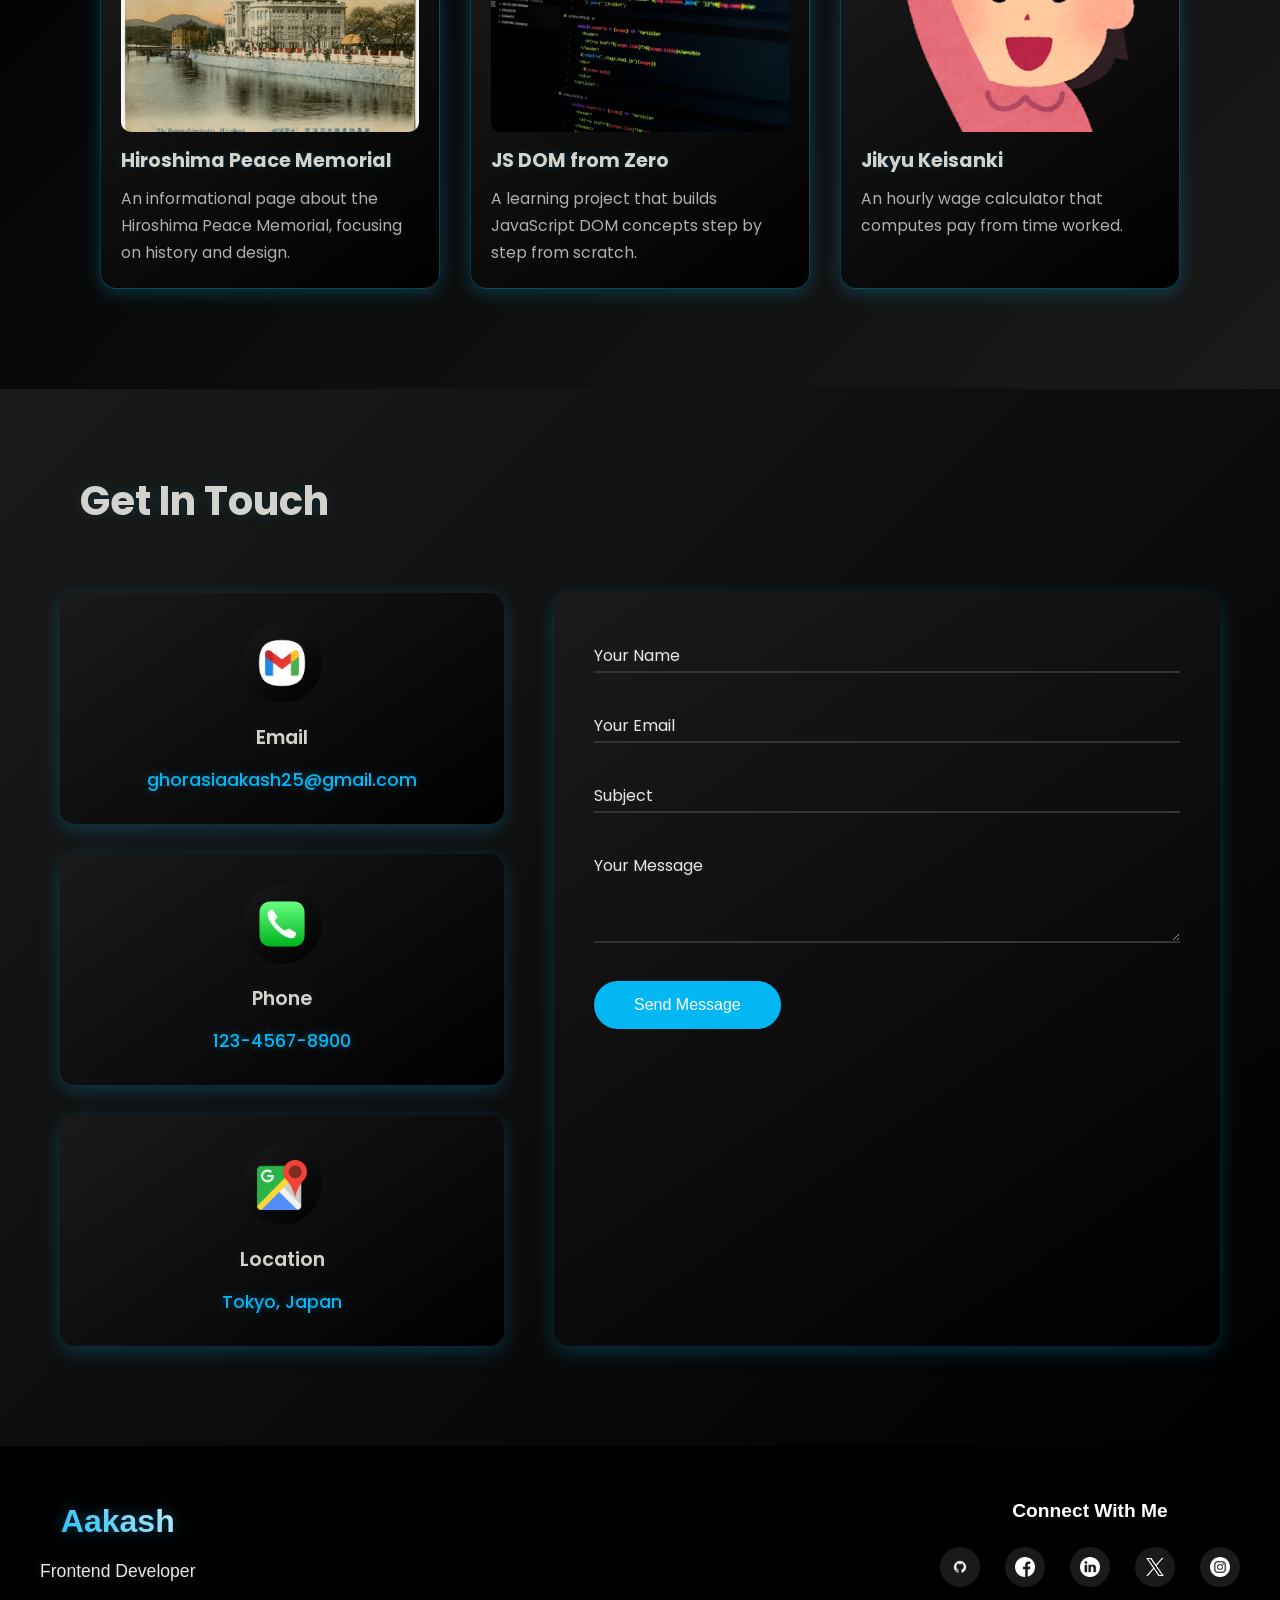
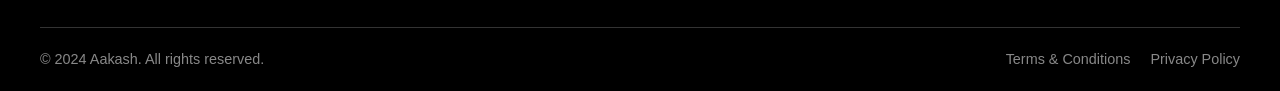
==== commit 4e177223: "Update index.html" ====
--- a/index.html
+++ b/index.html
@@ -276,7 +276,7 @@
                 <img src="images/Icon/2697655_apple_phone_call_cell_emergency_icon.png" alt="Phone Icon">
               </div>
               <h3 data-lang="en">Phone</h3><h3 data-lang="ja">電話</h3>
-              <p>070-9021-4487</p>
+              <p>123-4567-8900</p>
             </div>
             <div class="contact-card">
               <div class="contact-icon">
@@ -397,4 +397,4 @@
       });
     </script>
   </body>
-</html>+</html>
--- a/css/style.css
+++ b/css/style.css
@@ -0,0 +1,1423 @@
+/* Global Styles */
+html {
+  scroll-behavior: smooth;
+}
+
+* {
+  margin: 0;
+  padding: 0;
+  box-sizing: border-box;
+}
+
+body {
+  font-family: 'Poppins', Arial, sans-serif;
+  line-height: 1.6;
+  color: #d4d2cd;
+  background:white;
+}
+
+/* Header Styles */
+header {
+  background: rgba(0, 0, 0, 0.8);
+  backdrop-filter: blur(10px);
+  box-shadow: 0 2px 20px rgba(0, 0, 0, 0.5);
+  position: fixed;
+  width: 100%;
+  top: 0;
+  z-index: 1000;
+  padding: 15px 60px;
+  display: flex;
+  align-items: center;
+  justify-content: space-between;
+  transition: all 0.3s ease;
+}
+
+body.light-theme header {
+  background: rgba(255, 255, 255, 0.85);
+  box-shadow: 0 2px 20px rgba(0, 0, 0, 0.05);
+}
+
+.logotext {
+  text-decoration: none;
+  color: #ffffff;
+  font-size: 1.6rem;
+  font-weight: 800;
+  letter-spacing: 1px;
+  transition: all 0.3s ease;
+}
+
+body.light-theme .logotext {
+  color: #111111;
+}
+
+.logo-container, .header-controls {
+  flex: 1;
+}
+
+.header-controls {
+  display: flex;
+  justify-content: flex-end;
+  align-items: center;
+  gap: 15px;
+}
+
+/* Navigation Styles */
+nav {
+  display: flex;
+  gap: 5px;
+  align-items: center;
+  justify-content: center;
+  flex: 2;
+}
+nav a {
+  color: rgba(255, 255, 255, 0.7);
+  text-decoration: none;
+  font-weight: 500;
+  font-size: 0.95rem;
+  padding: 8px 16px;
+  border-radius: 20px;
+  transition: all 0.3s ease;
+}
+
+body.light-theme nav a {
+  color: rgba(0, 0, 0, 0.6);
+}
+
+nav a:hover, nav a.active {
+  color: #ffffff;
+  background: rgba(2, 183, 243, 0.2);
+}
+
+body.light-theme nav a:hover, body.light-theme nav a.active {
+  color: #02b7f3;
+  background: rgba(2, 183, 243, 0.1);
+}
+
+/* Theme & Language Switcher Layout */
+.controls-container {
+  display: flex;
+  align-items: center;
+  gap: 15px;
+  position: fixed;
+  top: 18px;
+  right: 60px;
+  z-index: 1100;
+}
+
+.theme-switch, .lang-switch {
+  display: inline-block;
+  height: 28px;
+  position: relative;
+  width: 54px;
+}
+
+.theme-switch input, .lang-switch input {
+  display: none;
+}
+
+.slider {
+  background-color: rgba(255, 255, 255, 0.1);
+  backdrop-filter: blur(5px);
+  border: 1px solid rgba(255, 255, 255, 0.2);
+  bottom: 0;
+  cursor: pointer;
+  left: 0;
+  position: absolute;
+  right: 0;
+  top: 0;
+  transition: .4s;
+  border-radius: 34px;
+  display: flex;
+  align-items: center;
+  justify-content: space-between;
+  padding: 0 6px;
+}
+
+body.light-theme .slider {
+  background-color: rgba(0, 0, 0, 0.05);
+  border: 1px solid rgba(0, 0, 0, 0.1);
+}
+
+.slider:before {
+  background-color: #fff;
+  bottom: 3px;
+  content: "";
+  height: 20px;
+  left: 3px;
+  position: absolute;
+  transition: .4s;
+  width: 20px;
+  border-radius: 50%;
+  z-index: 2;
+  box-shadow: 0 2px 5px rgba(0,0,0,0.2);
+}
+
+input:checked + .slider {
+  background-color: #02b7f3;
+  border-color: transparent;
+}
+
+input:checked + .slider:before {
+  transform: translateX(26px);
+}
+
+.slider .icon {
+  font-size: 12px;
+  user-select: none;
+  z-index: 1;
+}
+
+.slider .en, .slider .jp {
+  font-size: 10px;
+  font-weight: 800;
+  color: #fff;
+}
+
+body.light-theme .slider .en, body.light-theme .slider .jp {
+  color: #666;
+}
+
+input:checked + .slider .en, input:checked + .slider .jp {
+  color: #fff;
+}
+
+@media (max-width: 992px) {
+  header {
+    padding: 15px 30px;
+  }
+  .controls-container {
+    right: 30px;
+  }
+}
+
+@media (max-width: 768px) {
+  header {
+    flex-direction: column;
+    padding: 15px;
+  }
+  .controls-container {
+    position: static;
+    margin-top: 10px;
+  }
+  nav {
+    margin-top: 10px;
+    flex-wrap: wrap;
+    justify-content: center;
+  }
+}
+
+/* Section Spacing */
+section {
+  padding: 100px 0;
+  position: relative;
+}
+
+.hero-section {
+  min-height: 100vh;
+  display: flex;
+  align-items: center;
+  padding: 80px 0;
+  padding-top: 100px; /* Base padding for largest screens */
+  background: linear-gradient(135deg, #000000 0%, #1a1a1a 50%, #000000 100%);
+}
+
+.hero-content {
+  display: flex;
+  justify-content: center;
+  align-items: center;
+  max-width: 1200px;
+  margin: 0 auto;
+  padding: 0 20px;
+}
+
+.hero-text-content {
+  text-align: left;
+}
+
+.hero_text {
+  font-size: 3.5rem;
+  font-weight: 700;
+  margin-bottom: 20px;
+  color: #d4d2cd;
+  text-shadow: 0 0 15px rgba(255, 255, 255, 0.15);
+}
+
+.hero-description {
+  margin-top: 30px;
+  text-align: left;
+}
+
+.hero-description p {
+  font-size: 1.1rem;
+  line-height: 1.6;
+  margin-bottom: 20px;
+  color: #b0b0b0;
+  text-shadow: 0 0 8px rgba(255, 255, 255, 0.1);
+  text-align: left;
+}
+
+.hero-description strong {
+  color: #ffffff;
+  font-weight: 600;
+  text-shadow: 0 0 10px rgba(2, 183, 243, 0.4);
+}
+
+.hero-image {
+  flex: 1;
+  position: relative;
+  display: flex;
+  justify-content: center;
+}
+
+.image-container {
+  position: relative;
+  width: 350px;
+  height: 450px;
+}
+
+.profile-image {
+  width: 100%;
+  height: 100%;
+  object-fit: cover;
+  border-radius: 20px;
+  box-shadow: 0 10px 20px rgba(0, 0, 0, 0.1);
+}
+
+.aakashlight a {
+  color: #02b7f3;
+  text-decoration: none;
+  position: relative;
+  display: inline-block;
+}
+
+.aakashlight a::after {
+  content: '';
+  position: absolute;
+  bottom: -5px;
+  left: 0;
+  width: 100%;
+  height: 2px;
+  background-color: #02b7f3;
+  transform: scaleX(0);
+  transition: transform 0.3s ease;
+}
+
+.aakashlight a:hover::after {
+  transform: scaleX(1);
+}
+
+.center-content {
+  display: flex;
+  align-items: center;
+  gap: 60px;
+  margin-top: 40px;
+  padding: 0 40px;
+}
+
+.float_right {
+  border-radius: 20px;
+  box-shadow: 0 10px 30px rgba(0, 0, 0, 0.1);
+  transition: transform 0.3s ease, box-shadow 0.3s ease;
+  object-fit: cover;
+}
+
+.float_right:hover {
+  transform: translateY(-10px);
+  box-shadow: 0 15px 40px rgba(2, 183, 243, 0.2);
+}
+
+.center-content p {
+  font-size: 1.2rem;
+  color: #666;
+  max-width: 600px;
+  line-height: 1.8;
+}
+
+/* Go to Top Button */
+.gotop {
+  position: fixed;
+  bottom: 30px;
+  right: 30px;
+  width: 45px;
+  height: 45px;
+  background: #02b7f3;
+  border-radius: 50%;
+  display: flex;
+  align-items: center;
+  justify-content: center;
+  box-shadow: 0 2px 15px rgba(2, 183, 243, 0.4);
+  cursor: pointer;
+  opacity: 0;
+  visibility: hidden;
+  transform: translateY(20px);
+  transition: all 0.3s ease;
+  z-index: 1000;
+  padding: 10px;
+}
+
+.gotop.show {
+  opacity: 1;
+  visibility: visible;
+  transform: translateY(0);
+}
+
+.gotop:hover {
+  background: #0099d6;
+  transform: translateY(-5px);
+  box-shadow: 0 5px 25px rgba(2, 183, 243, 0.5);
+}
+
+.gotop img {
+  width: 100%;
+  height: 100%;
+  object-fit: contain;
+  filter: brightness(0) invert(1);
+  transition: transform 0.3s ease;
+}
+
+.gotop:hover img {
+  transform: translateY(-2px);
+}
+
+@media (max-width: 768px) {
+  .gotop {
+    bottom: 20px;
+    right: 20px;
+    width: 40px;
+    height: 40px;
+    padding: 8px;
+  }
+}
+
+/* Skill */
+.skill {
+  background-color: black;
+}
+.skill img {
+  height: 100px;
+  width: 100px;
+}
+.skill {
+  display: flex;
+  flex-direction: row;
+  justify-content: space-around;
+}
+.skill img:hover {
+
+}
+/*footer style start here*/
+footer {
+  background-color: gray;
+}
+
+footer {
+  text-align: center;
+}
+
+.social-media-icon img {
+  width: 40px;
+  height: 40px;
+  transition: 0.3s ease;
+}
+.fblogo:hover {
+  color: #732d2d; /* Bolder Facebook blue */
+}
+
+.linkedinlogo:hover {
+  color: #004182; /* Bolder LinkedIn blue */
+}
+
+.twitterlogo:hover {
+  color: #0d95e8; /* Bolder Twitter blue */
+}
+
+.instagramlogo:hover {
+  color: #d6249f; /* Strong pink from Instagram gradient */
+}
+
+/* Skills Section Styling */
+.skill-section {
+  padding: 60px 20px;
+  background: linear-gradient(135deg, #1a1a1a 0%, #000000 100%);
+}
+
+.projects-section {
+  padding: 80px 20px;
+  background: linear-gradient(135deg, #000000 0%, #1a1a1a 100%);
+}
+
+.projects-list {
+  max-width: 1200px;
+  margin: 0 auto;
+  padding: 0 60px 20px;
+  display: grid;
+  grid-template-columns: repeat(3, minmax(0, 1fr));
+  gap: 30px;
+}
+
+.project-card {
+  display: block;
+  text-decoration: none;
+  background: linear-gradient(145deg, #1a1a1a, #000000);
+  border-radius: 16px;
+  padding: 22px 20px;
+  box-shadow: 0 4px 18px rgba(2, 183, 243, 0.25);
+  transition: transform 0.25s ease, box-shadow 0.25s ease, background 0.25s ease;
+  border: 1px solid rgba(2, 183, 243, 0.3);
+}
+
+.project-card img {
+  width: 100%;
+  height: 180px;
+  object-fit: cover;
+  border-radius: 10px;
+  margin-bottom: 14px;
+  display: block;
+}
+
+.project-card:hover {
+  transform: translateY(-8px);
+  box-shadow: 0 10px 30px rgba(2, 183, 243, 0.35);
+  background: linear-gradient(145deg, #121212, #000000);
+}
+
+.project-card h3 {
+  margin: 0 0 10px;
+  font-size: 1.2rem;
+  color: #d4d2cd;
+  text-shadow: 0 0 10px rgba(2, 183, 243, 0.2);
+}
+
+.project-card p {
+  margin: 0;
+  font-size: 0.98rem;
+  color: #b0b0b0;
+  line-height: 1.7;
+}
+
+.section-title {
+  text-align: left;
+  font-size: 2.5rem;
+  margin-bottom: 40px;
+  color: #d4d2cd;
+  position: relative;
+  padding-left: 60px;
+  text-shadow: 0 0 15px rgba(2, 183, 243, 0.15);
+}
+
+.section-title::after {
+  content: '';
+  position: absolute;
+  bottom: -10px;
+  left: 60px;
+  transform: none;
+  width: 60px;
+  height: 4px;
+  background: rgb(2, 183, 243);
+  border-radius: 2px;
+}
+
+.skill-container {
+  display: flex;
+  justify-content: flex-start;
+  flex-wrap: wrap;
+  gap: 30px;
+  max-width: 1200px;
+  margin: 0 auto;
+  padding-left: 60px;
+}
+
+.skill-card {
+  background: linear-gradient(145deg, #1a1a1a, #000000);
+  border-radius: 15px;
+  padding: 20px;
+  width: 160px;
+  display: flex;
+  flex-direction: column;
+  align-items: center;
+  transition: transform 0.3s ease, box-shadow 0.3s ease;
+  box-shadow: 0 4px 15px rgba(2, 183, 243, 0.25);
+}
+
+.skill-card:hover {
+  transform: translateY(-10px);
+  box-shadow: 0 8px 25px rgba(2, 183, 243, 0.35);
+}
+
+.skill-card img {
+  width: 80px;
+  height: 80px;
+  margin-bottom: 15px;
+  transition: transform 0.3s ease;
+}
+
+.skill-card:hover img {
+  transform: scale(1.1);
+}
+
+.skill-card h3 {
+  font-size: 1.1rem;
+  color: #d4d2cd;
+  margin: 0;
+  text-align: center;
+  text-shadow: 0 0 8px rgba(255, 255, 255, 0.1);
+}
+
+/* Footer Styling */
+.footer {
+  background-color: #000000;
+  color: #ffffff;
+  padding: 50px 20px 20px;
+  font-family: Arial, sans-serif;
+  transition: background-color 0.3s ease, color 0.3s ease;
+}
+
+/* Light Theme Overrides */
+body.light-theme {
+  background-color: #ffffff;
+  color: #333333;
+}
+
+body.light-theme header {
+  background: #ffffff;
+  box-shadow: 0 2px 15px rgba(0, 0, 0, 0.1);
+}
+
+body.light-theme .logotext,
+body.light-theme nav a {
+  color: #333333;
+}
+
+body.light-theme section,
+body.light-theme .hero-section,
+body.light-theme .skill-section,
+body.light-theme .projects-section,
+body.light-theme .news-section,
+body.light-theme .about-section,
+body.light-theme .contact-section,
+body.light-theme .news-detail-section {
+  background: #ffffff !important;
+}
+
+body.light-theme .hero_text,
+body.light-theme .section-title,
+body.light-theme .news-teaser-headline,
+body.light-theme .news-detail-title,
+body.light-theme .project-card h3,
+body.light-theme .skill-card h3,
+body.light-theme .about-greeting,
+body.light-theme .contact-card h3 {
+  color: #111111;
+  text-shadow: none;
+}
+
+body.light-theme .hero-description p,
+body.light-theme .about-details,
+body.light-theme .about-skills li,
+body.light-theme .project-card p,
+body.light-theme .news-teaser-date,
+body.light-theme .news-detail-content,
+body.light-theme .contact-card p,
+body.light-theme .form-group label {
+  color: #333333;
+  text-shadow: none;
+}
+
+body.light-theme .about-skills li {
+  color: #000000;
+}
+
+body.light-theme .hero-description strong {
+  color: #000000;
+}
+
+body.light-theme .project-card,
+body.light-theme .skill-card,
+body.light-theme .news-teaser-link,
+body.light-theme .news-detail-container,
+body.light-theme .contact-card,
+body.light-theme .contact-form {
+  background: #f8f9fa !important;
+  border: 1px solid #e0e0e0;
+  box-shadow: 0 4px 15px rgba(0, 0, 0, 0.08);
+}
+
+body.light-theme .form-group input,
+body.light-theme .form-group textarea {
+  background: #ffffff;
+  border-bottom: 2px solid #bbb;
+  color: #111;
+}
+
+body.light-theme .footer {
+  background-color: #333333;
+  color: #ffffff;
+  border-top: 1px solid #222222;
+}
+
+body.light-theme .footer-tagline,
+body.light-theme .social-media h4,
+body.light-theme .copyright,
+body.light-theme .footer-links a {
+  color: #cccccc;
+}
+
+body.light-theme .footer-brand h3 {
+  background: linear-gradient(45deg, #02b7f3, #ffffff);
+  -webkit-background-clip: text;
+  -webkit-text-fill-color: transparent;
+}
+
+/* Theme Toggle Button Styles */
+.theme-switch-wrapper {
+  display: flex;
+  align-items: center;
+  position: fixed;
+  top: 25px;
+  right: 40px;
+  z-index: 1001;
+}
+
+.theme-switch {
+  display: inline-block;
+  height: 34px;
+  position: relative;
+  width: 60px;
+}
+
+.theme-switch input {
+  display: none;
+}
+
+.slider {
+  background-color: #333;
+  bottom: 0;
+  cursor: pointer;
+  left: 0;
+  position: absolute;
+  right: 0;
+  top: 0;
+  transition: .4s;
+  border-radius: 34px;
+  display: flex;
+  align-items: center;
+  justify-content: space-between;
+  padding: 0 5px;
+}
+
+.slider:before {
+  background-color: #fff;
+  bottom: 4px;
+  content: "";
+  height: 26px;
+  left: 4px;
+  position: absolute;
+  transition: .4s;
+  width: 26px;
+  border-radius: 50%;
+  z-index: 2;
+}
+
+input:checked + .slider {
+  background-color: #02b7f3;
+}
+
+input:checked + .slider:before {
+  transform: translateX(26px);
+}
+
+.slider .sun, .slider .moon {
+  font-size: 14px;
+  user-select: none;
+}
+
+/* Language Switcher Button Styles */
+.lang-switch-wrapper {
+  display: flex;
+  align-items: center;
+  position: fixed;
+  top: 25px;
+  right: 110px; /* Theme switch is at 40px, so 40 + 60 + 10 = 110px */
+  z-index: 1001;
+}
+
+.lang-switch {
+  display: inline-block;
+  height: 34px;
+  position: relative;
+  width: 60px;
+}
+
+.lang-switch input {
+  display: none;
+}
+
+.slider.lang {
+  background-color: #333;
+  padding: 0 8px;
+}
+
+.slider.lang:before {
+  background-color: #fff;
+}
+
+input:checked + .slider.lang {
+  background-color: #02b7f3;
+}
+
+.slider.lang .en, .slider.lang .jp {
+  font-size: 12px;
+  font-weight: 700;
+  user-select: none;
+  color: #fff;
+}
+
+/* Language Content Visibility */
+[data-lang="ja"] {
+  display: none;
+}
+
+body.lang-ja [data-lang="en"] {
+  display: none;
+}
+
+body.lang-ja [data-lang="ja"] {
+  display: block;
+}
+
+/* Inline language elements */
+span[data-lang="ja"] {
+  display: none;
+}
+
+body.lang-ja span[data-lang="en"] {
+  display: none;
+}
+
+body.lang-ja span[data-lang="ja"] {
+  display: inline;
+}
+
+@media (max-width: 768px) {
+  .theme-switch-wrapper {
+    top: 15px;
+    right: 20px;
+  }
+  .lang-switch-wrapper {
+    top: 15px;
+    right: 90px;
+  }
+}
+
+.footer-content {
+  max-width: 1200px;
+  margin: 0 auto;
+  display: flex;
+  justify-content: space-between;
+  align-items: flex-start;
+  flex-wrap: wrap;
+  gap: 40px;
+  margin-bottom: 40px;
+}
+
+.footer-brand h3 {
+  font-size: 2rem;
+  margin: 0;
+  background: linear-gradient(45deg, #02b7f3, #ffffff);
+  -webkit-background-clip: text;
+  -webkit-text-fill-color: transparent;
+  margin-bottom: 10px;
+  text-shadow: 0 0 15px rgba(2, 183, 243, 0.4);
+}
+
+.footer-tagline {
+  color: #e6e6e6;
+  margin: 0;
+  font-size: 1.1rem;
+  text-shadow: 0 0 8px rgba(255, 255, 255, 0.2);
+}
+
+.social-media {
+  text-align: center;
+}
+
+.social-media h4 {
+  margin-bottom: 20px;
+  font-size: 1.2rem;
+  color: #ffffff;
+}
+
+.social-links {
+  display: flex;
+  gap: 25px;
+  justify-content: center;
+  align-items: center;
+}
+
+.social-link {
+  position: relative;
+  width: 40px;
+  height: 40px;
+  display: flex;
+  align-items: center;
+  justify-content: center;
+  border-radius: 50%;
+  background: rgba(255, 255, 255, 0.1);
+  transition: all 0.3s ease;
+}
+
+.social-icon {
+  width: 20px;
+  height: 20px;
+  filter: brightness(0) invert(1);
+  transition: all 0.3s ease;
+  z-index: 1;
+}
+/* GitHub */
+.social-link[href*="github"]:hover {
+  background: #24292e; 
+  transform: translateY(-5px);
+}
+
+/* Facebook */
+.social-link[href*="facebook"]:hover {
+  background: #1877F2;
+  transform: translateY(-5px);
+}
+
+/* LinkedIn */
+.social-link[href*="linkedin"]:hover {
+  background: #0077B5;
+  transform: translateY(-5px);
+}
+
+/* X (formerly Twitter) */
+.social-link[href*="x.com"]:hover {
+  background: #000000;
+  transform: translateY(-5px);
+}
+
+.social-link[href*="x.com"] .social-icon {
+  width: 18px;  /* Slightly smaller for X logo */
+  height: 18px;
+}
+
+.social-link[href*="x.com"]:hover .social-icon {
+  filter: brightness(0) invert(1);
+}
+
+/* Instagram */
+.social-link[href*="instagram"]:hover {
+  background: #E4405F;
+  transform: translateY(-5px);
+}
+
+.social-link[href*="instagram"]::before {
+  content: '';
+  position: absolute;
+  inset: 0;
+  border-radius: 50%;
+  background: linear-gradient(45deg, #f09433 0%, #e6683c 25%, #dc2743 50%, #cc2366 75%, #bc1888 100%);
+  opacity: 0;
+  transition: opacity 0.3s ease;
+}
+
+.social-link[href*="instagram"]:hover::before {
+  opacity: 1;
+}
+
+.social-link:hover .social-icon {
+  filter: brightness(0) invert(1);
+  transform: scale(1.1);
+}
+
+.footer-bottom {
+  max-width: 1200px;
+  margin: 0 auto;
+  padding-top: 20px;
+  border-top: 1px solid #333;
+  display: flex;
+  justify-content: space-between;
+  align-items: center;
+  flex-wrap: wrap;
+  gap: 20px;
+}
+
+.copyright {
+  color: #888;
+  margin: 0;
+  font-size: 0.9rem;
+}
+
+.footer-links {
+  display: flex;
+  gap: 20px;
+}
+
+.footer-links a {
+  color: #888;
+  text-decoration: none;
+  font-size: 0.9rem;
+  transition: color 0.3s ease;
+}
+
+.footer-links a:hover {
+  color: #02b7f3;
+}
+
+/* Remove old footer styles */
+footer {
+  text-align: center;
+  background-color: gray;
+}
+
+.social-media-icon img {
+  width: 40px;
+  height: 40px;
+  transition: 0.3s ease;
+}
+
+.fblogo:hover,
+.linkedinlogo:hover,
+.twitterlogo:hover,
+.instagramlogo:hover {
+  color: initial;
+}
+
+/* Typing Effect Styles */
+.typed-text {
+  display: inline-block;
+  font-size: inherit;
+  font-weight: inherit;
+  color: inherit;
+  line-height: 1.2;
+}
+
+.typed-text .aakashlight a {
+  color: #02b7f3;
+  text-decoration: none;
+  position: relative;
+  display: inline-block;
+}
+
+.typed-text .aakashlight a::after {
+  content: '';
+  position: absolute;
+  bottom: -5px;
+  left: 0;
+  width: 100%;
+  height: 2px;
+  background-color: #02b7f3;
+  transform: scaleX(0);
+  transition: transform 0.3s ease;
+}
+
+.typed-text .aakashlight a:hover::after {
+  transform: scaleX(1);
+}
+
+/* Contact Section Styles */
+.contact-section {
+  padding: 80px 20px;
+  background: linear-gradient(135deg, #1a1a1a 0%, #000000 100%);
+}
+
+.contact-container {
+  max-width: 1200px;
+  margin: 0 auto;
+  display: grid;
+  grid-template-columns: 1fr 1.5fr;
+  gap: 50px;
+  padding: 20px;
+}
+
+.contact-info {
+  display: grid;
+  grid-template-columns: repeat(1, 1fr);
+  gap: 30px;
+}
+
+.contact-card {
+  background: linear-gradient(145deg, #1a1a1a, #000000);
+  padding: 30px;
+  border-radius: 15px;
+  box-shadow: 0 5px 20px rgba(2, 183, 243, 0.25);
+  text-align: center;
+  transition: transform 0.3s ease, box-shadow 0.3s ease;
+}
+
+.contact-card:hover {
+  transform: translateY(-5px);
+  box-shadow: 0 8px 30px rgba(2, 183, 243, 0.4);
+}
+
+.contact-icon {
+  width: 80px;
+  height: 80px;
+  margin: 0 auto 20px;
+  display: flex;
+  align-items: center;
+  justify-content: center;
+  background: linear-gradient(145deg, #1a1a1a, #000000);
+  border-radius: 50%;
+  transition: all 0.3s ease;
+  padding: 15px;
+}
+
+.contact-icon img {
+  width: 100%;
+  height: 100%;
+  object-fit: contain;
+  transition: transform 0.3s ease;
+}
+
+.contact-card:hover .contact-icon {
+  background: linear-gradient(145deg, #000000, #1a1a1a);
+  transform: scale(1.05);
+}
+
+.contact-card:hover .contact-icon img {
+  transform: scale(1.1);
+}
+
+.contact-card h3 {
+  color: #d4d2cd;
+  font-size: 1.2rem;
+  margin-bottom: 12px;
+  font-weight: 600;
+  text-shadow: 0 0 8px rgba(255, 255, 255, 0.1);
+}
+
+.contact-card p {
+  color: #02b7f3;
+  font-size: 1.1rem;
+  font-weight: 500;
+  text-shadow: 0 0 8px rgba(2, 183, 243, 0.4);
+}
+
+/* Contact Form Styles */
+.contact-form {
+  background: linear-gradient(145deg, #1a1a1a, #000000);
+  padding: 40px;
+  border-radius: 15px;
+  box-shadow: 0 5px 20px rgba(2, 183, 243, 0.25);
+}
+
+.form-group {
+  position: relative;
+  margin-bottom: 30px;
+}
+
+.form-group input,
+.form-group textarea {
+  width: 100%;
+  padding: 10px 0;
+  font-size: 1rem;
+  border: none;
+  border-bottom: 2px solid #333;
+  outline: none;
+  background: transparent;
+  color: #ffffff;
+  transition: border-color 0.3s ease;
+}
+
+.form-group label {
+  position: absolute;
+  top: 10px;
+  left: 0;
+  font-size: 1rem;
+  color: #e6e6e6;
+  text-shadow: 0 0 5px rgba(255, 255, 255, 0.1);
+  pointer-events: none;
+  transition: all 0.3s ease;
+}
+
+.form-group input:focus,
+.form-group textarea:focus {
+  border-bottom-color: #02b7f3;
+}
+
+.form-group input:focus ~ label,
+.form-group textarea:focus ~ label,
+.form-group input:valid ~ label,
+.form-group textarea:valid ~ label {
+  top: -20px;
+  font-size: 0.9rem;
+  color: #02b7f3;
+}
+
+.form-group textarea {
+  min-height: 100px;
+  resize: vertical;
+}
+
+.submit-btn {
+  background: #02b7f3;
+  color: white;
+  padding: 15px 40px;
+  border: none;
+  border-radius: 30px;
+  font-size: 1rem;
+  cursor: pointer;
+  transition: background 0.3s ease, transform 0.3s ease;
+}
+
+.submit-btn:hover {
+  background: #0099d6;
+  transform: translateY(-2px);
+}
+
+/* Responsive Design for Contact Section */
+@media (max-width: 768px) {
+  .contact-container {
+    grid-template-columns: 1fr;
+  }
+
+  .contact-info {
+    grid-template-columns: repeat(1, 1fr);
+  }
+
+  .contact-form {
+    padding: 30px 20px;
+  }
+}
+
+/* About Section */
+.about-section {
+  padding: 100px 0;
+  background: linear-gradient(135deg, #000000 0%, #1a1a1a 100%);
+}
+
+.section-title {
+  text-align: left;
+  font-size: 2.5rem;
+  margin-bottom: 40px;
+  color: #d4d2cd;
+  position: relative;
+  padding-left: 60px;
+  text-shadow: 0 0 15px rgba(2, 183, 243, 0.15);
+}
+
+.section-title::after {
+  content: '';
+  position: absolute;
+  bottom: -10px;
+  left: 60px;
+  transform: none;
+  width: 60px;
+  height: 4px;
+  background-color: var(--primary-color);
+  border-radius: 2px;
+}
+
+.about-content {
+  max-width: 1200px;
+  margin: 0 auto;
+  padding: 0;
+}
+
+.about-text {
+  text-align: left;
+  padding-left: 60px;
+  max-width: 800px;
+}
+
+.about-greeting {
+  font-size: 1.8rem;
+  font-weight: 600;
+  margin-bottom: 20px;
+  color: #d4d2cd;
+  text-align: left;
+  text-shadow: 0 0 12px rgba(255, 255, 255, 0.1);
+}
+
+.about-details {
+  font-size: 1.1rem;
+  line-height: 1.8;
+  color: #b0b0b0;
+  margin-bottom: 20px;
+  text-align: left;
+  max-width: 700px;
+}
+
+.about-skills {
+  list-style: none;
+  padding: 0;
+  margin: 30px 0;
+  max-width: 700px;
+}
+
+.about-skills li {
+  position: relative;
+  padding: 15px 0;
+  margin-bottom: 5px;
+  font-size: 1.1rem;
+  color: #b0b0b0;
+  text-align: left;
+  transition: all 0.3s ease;
+}
+
+.about-skills li::before {
+  content: '▹';
+  position: absolute;
+  left: -20px;
+  color: #02b7f3;
+  font-size: 1.2rem;
+}
+
+.about-skills li:hover {
+  color: #d4d2cd;
+  padding-left: 10px;
+}
+
+.about-skills li:hover::before {
+  color: #02b7f3;
+  transform: scale(1.2);
+  transition: transform 0.3s ease;
+}
+
+/* Responsive adjustments */
+@media (max-width: 768px) {
+  .about-content {
+    padding: 0;
+  }
+
+  .about-text {
+    padding-left: 40px;
+    padding-right: 20px;
+  }
+
+  .about-greeting {
+    font-size: 1.6rem;
+  }
+
+  .about-details {
+    font-size: 1.05rem;
+  }
+
+  .about-skills li {
+    font-size: 1.05rem;
+  }
+}
+
+@media (max-width: 576px) {
+  .about-text {
+    padding-left: 20px;
+    padding-right: 15px;
+  }
+
+  .about-greeting {
+    font-size: 1.5rem;
+  }
+
+  .about-details, 
+  .about-skills li {
+    font-size: 1rem;
+  }
+}
+
+/* News Section */
+.news-section {
+  padding: 100px 0;
+  background: linear-gradient(135deg, #1a1a1a 0%, #000000 100%);
+}
+
+.news-teaser-container {
+  max-width: 1200px;
+  margin: 0 auto;
+  padding: 0 60px;
+}
+
+.news-teaser-link {
+  display: block;
+  text-decoration: none;
+  background: linear-gradient(145deg, #1a1a1a, #000000);
+  border-radius: 15px;
+  padding: 30px 40px;
+  border: 1px solid rgba(2, 183, 243, 0.3);
+  box-shadow: 0 4px 15px rgba(2, 183, 243, 0.25);
+  transition: all 0.3s ease;
+}
+
+.news-teaser-link:hover {
+  transform: translateY(-5px);
+  box-shadow: 0 8px 25px rgba(2, 183, 243, 0.4);
+  background: linear-gradient(145deg, #121212, #000000);
+}
+
+.news-teaser-content {
+  display: flex;
+  justify-content: flex-start;
+  align-items: center;
+  gap: 25px;
+}
+
+.news-teaser-image {
+  width: 80px;
+  height: 80px;
+  flex-shrink: 0;
+  overflow: hidden;
+  border-radius: 10px;
+}
+
+.news-teaser-image img {
+  width: 100%;
+  height: 100%;
+  object-fit: cover;
+}
+
+.news-teaser-text {
+  flex-grow: 1;
+}
+
+.news-teaser-date {
+  display: block;
+  color: #02b7f3;
+  font-size: 0.9rem;
+  margin-bottom: 8px;
+  font-weight: 500;
+}
+
+.news-teaser-headline {
+  color: #d4d2cd;
+  font-size: 1.5rem;
+  margin: 0;
+  text-shadow: 0 0 10px rgba(255, 255, 255, 0.1);
+}
+
+.news-teaser-arrow span {
+  color: #02b7f3;
+  font-weight: 600;
+  font-size: 1.1rem;
+}
+
+@media (max-width: 768px) {
+  .news-teaser-container {
+    padding: 0 20px;
+  }
+  
+  .news-teaser-content {
+    flex-direction: column;
+    align-items: flex-start;
+    gap: 15px;
+  }
+  
+  .news-teaser-headline {
+    font-size: 1.3rem;
+  }
+}
+
+/* Update other instances of section-title */
+.skill-section .section-title,
+.about-section .section-title,
+.contact-section .section-title {
+  text-align: left;
+  padding-left: 60px;
+}
+
+.skill-section .section-title::after,
+.about-section .section-title::after,
+.contact-section .section-title::after {
+  left: 60px;
+  transform: none;
+}
--- a/css/responsive.css
+++ b/css/responsive.css
@@ -0,0 +1,228 @@
+/* Responsive Design */
+
+/* Base container for all sections */
+.container {
+    max-width: 1200px;
+    margin: 0 auto;
+    padding: 0 20px;
+}
+
+/* Tablet Devices (max-width: 1024px) */
+@media screen and (max-width: 1024px) {
+    header {
+        padding: 15px 30px;
+    }
+
+    nav {
+        gap: 20px;
+    }
+
+    .hero-content {
+        gap: 40px;
+    }
+
+    .hero_text {
+        font-size: 2.8rem;
+    }
+
+    .image-container {
+        width: 320px;
+        height: 420px;
+    }
+
+    .projects-list {
+        grid-template-columns: repeat(2, 1fr);
+        padding: 0 40px;
+    }
+
+    .news-content {
+        padding: 0 40px;
+        gap: 40px;
+    }
+}
+
+/* Small Tablet & Large Mobile (max-width: 992px) */
+@media screen and (max-width: 992px) {
+    .hero-content {
+        flex-direction: column;
+        text-align: center;
+    }
+
+    .hero-text-content, .hero-description {
+        text-align: center;
+    }
+
+    .hero-description p {
+        text-align: center;
+        margin-left: auto;
+        margin-right: auto;
+    }
+
+    .news-content {
+        flex-direction: column;
+        text-align: center;
+    }
+
+    .news-text {
+        text-align: center;
+    }
+
+    .news-image {
+        max-width: 100%;
+        margin: 0 auto;
+    }
+
+    .contact-container {
+        grid-template-columns: 1fr;
+        gap: 40px;
+    }
+
+    .contact-info {
+        grid-template-columns: repeat(auto-fit, minmax(250px, 1fr));
+    }
+}
+
+/* Mobile Devices (max-width: 768px) */
+@media screen and (max-width: 768px) {
+    header {
+        flex-direction: column;
+        padding: 15px;
+        margin-top: 0;
+        position: relative;
+    }
+
+    nav {
+        margin-top: 15px;
+        gap: 10px;
+        flex-wrap: wrap;
+        justify-content: center;
+    }
+
+    nav a {
+        font-size: 0.9rem;
+        padding: 5px 10px;
+        margin: 0 5px;
+    }
+
+    nav a::after {
+        left: 10px;
+        width: calc(100% - 20px);
+    }
+
+    .hero-section {
+        padding-top: 60px;
+        min-height: auto;
+    }
+
+    .hero_text {
+        font-size: 2.2rem;
+    }
+
+    .image-container {
+        width: 280px;
+        height: 380px;
+    }
+
+    .section-title {
+        font-size: 2rem;
+        padding-left: 20px;
+    }
+
+    .section-title::after {
+        left: 20px;
+    }
+
+    .about-text {
+        padding-left: 20px;
+        padding-right: 20px;
+        text-align: center;
+        margin: 0 auto;
+    }
+
+    .about-greeting {
+        font-size: 1.5rem;
+        text-align: center;
+    }
+
+    .about-details {
+        font-size: 1rem;
+        text-align: center;
+        margin-left: auto;
+        margin-right: auto;
+    }
+
+    .about-skills {
+        display: inline-block;
+        text-align: left;
+    }
+
+    .news-content {
+        padding: 0 20px;
+    }
+
+    .news-heading {
+        font-size: 1.6rem;
+    }
+
+    .projects-list {
+        grid-template-columns: 1fr;
+        padding: 0 20px;
+    }
+
+    .skill-container {
+        padding-left: 20px;
+        justify-content: center;
+    }
+
+    .skill-card {
+        width: 140px;
+    }
+
+    .contact-form {
+        padding: 30px 20px;
+    }
+
+    .footer-content {
+        flex-direction: column;
+        text-align: center;
+        align-items: center;
+    }
+
+    .footer-bottom {
+        flex-direction: column;
+        text-align: center;
+    }
+
+    .footer-links {
+        justify-content: center;
+    }
+}
+
+/* Small Mobile Devices (max-width: 480px) */
+@media screen and (max-width: 480px) {
+    .hero_text {
+        font-size: 1.8rem;
+    }
+
+    .image-container {
+        width: 240px;
+        height: 320px;
+    }
+
+    .section-title {
+        font-size: 1.8rem;
+    }
+
+    .skill-card {
+        width: calc(50% - 15px);
+    }
+
+    .social-links {
+        gap: 15px;
+    }
+
+    .social-link {
+        width: 35px;
+        height: 35px;
+    }
+}
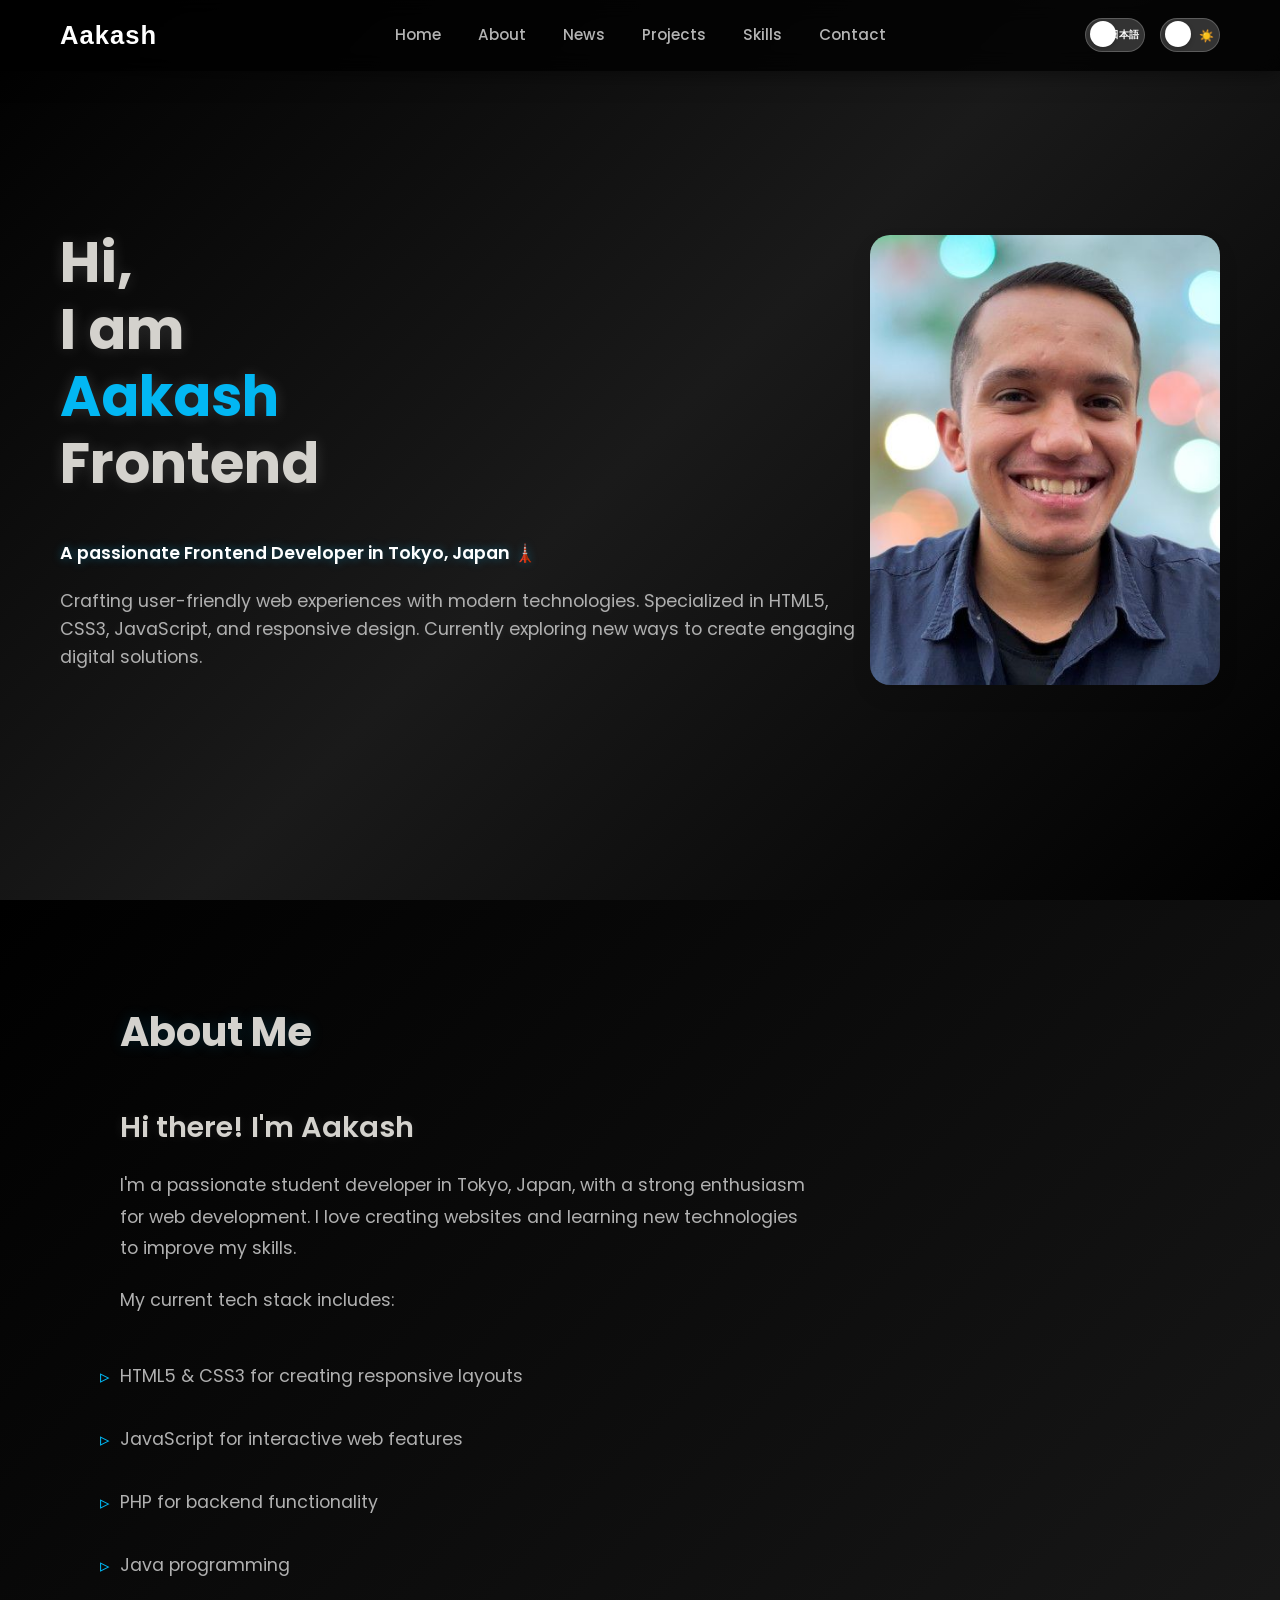
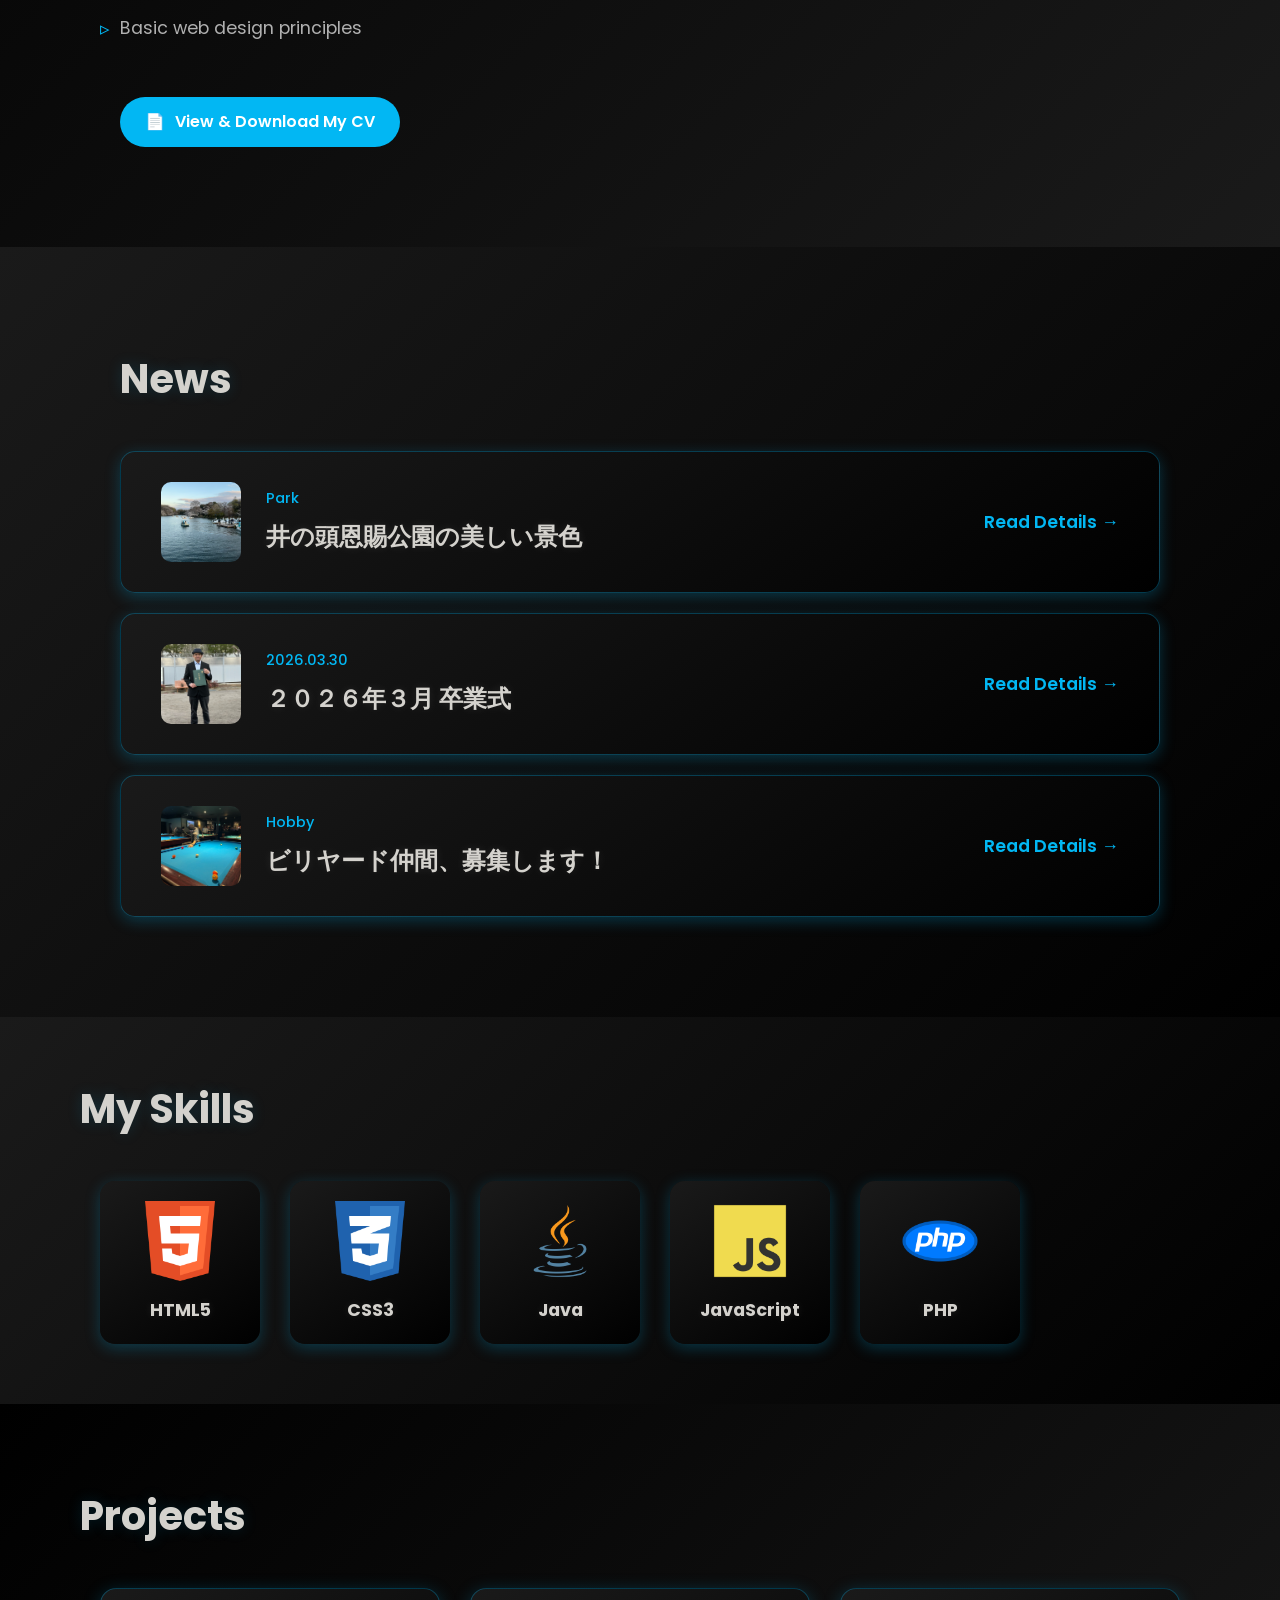
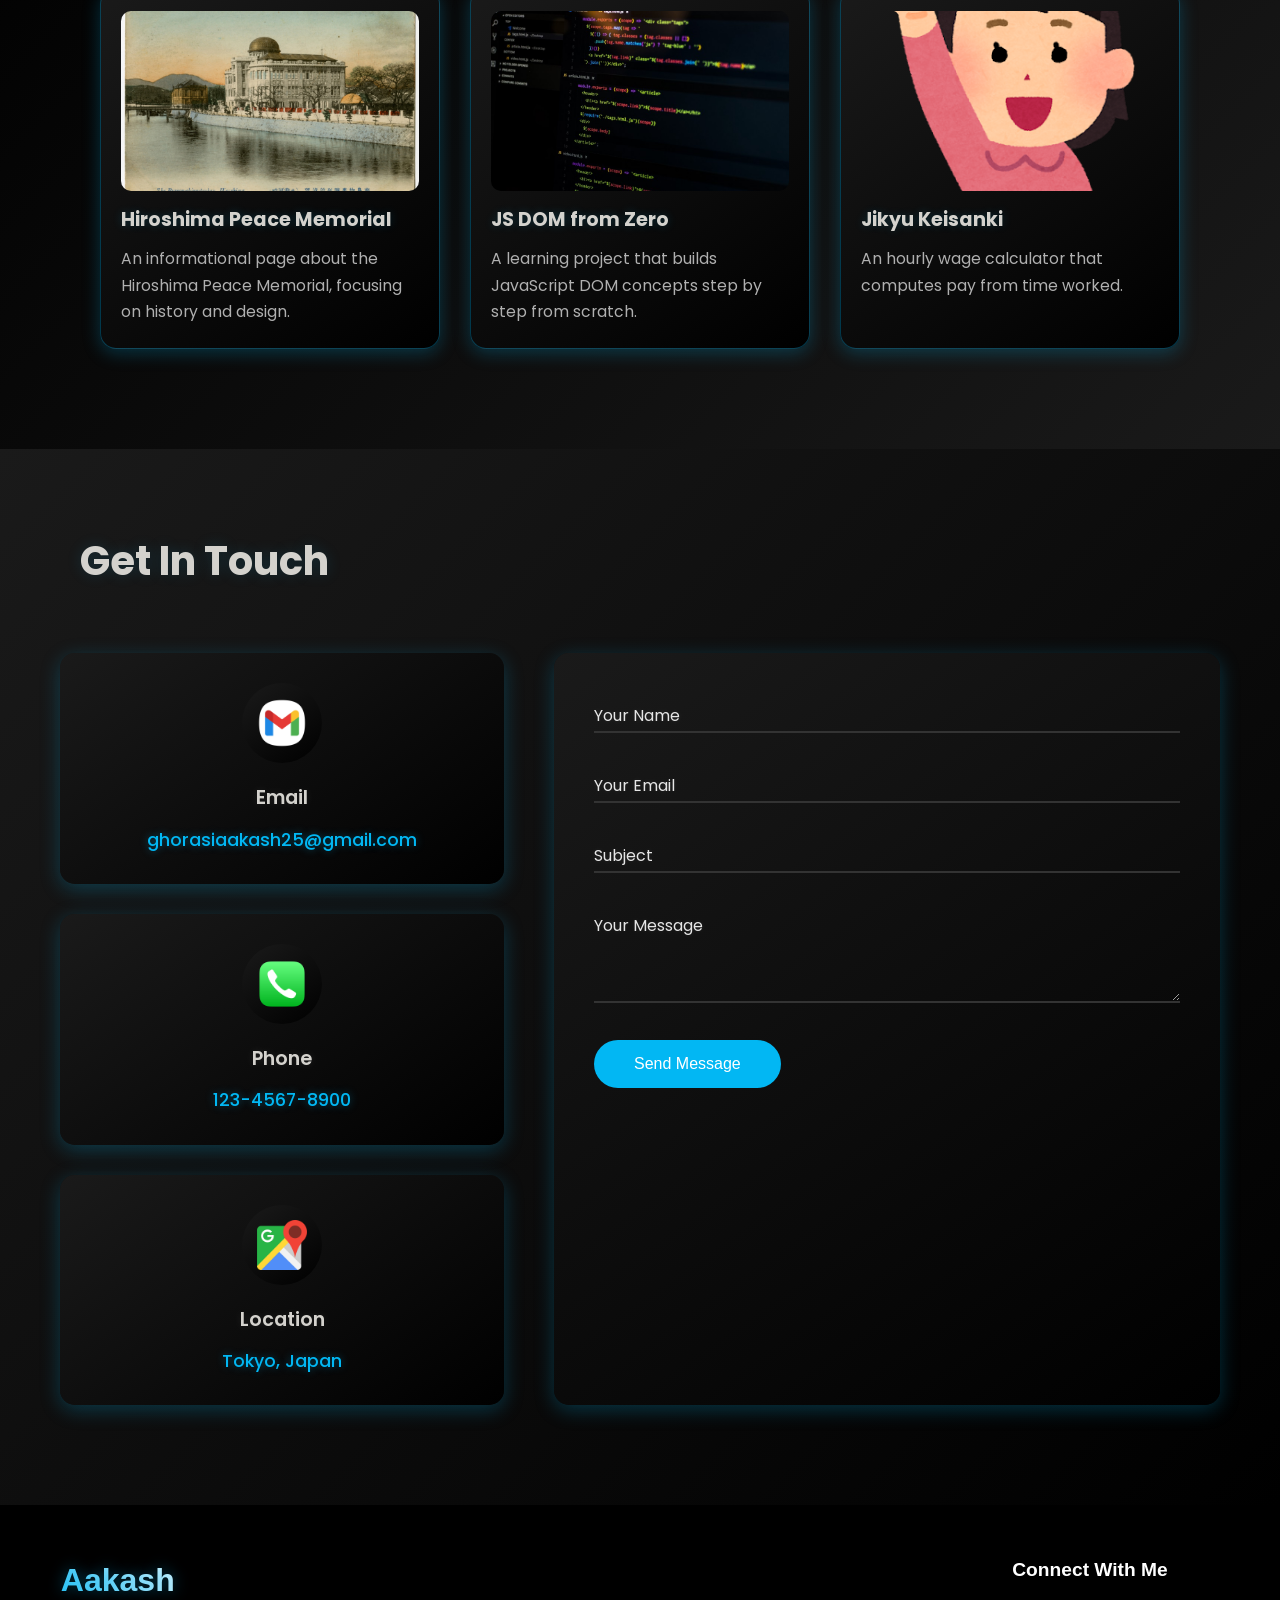
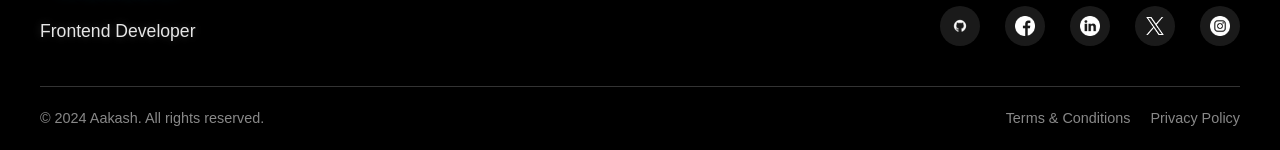
==== commit 2ebf0142: "Update index.html" ====
--- a/index.html
+++ b/index.html
@@ -138,6 +138,14 @@
                 <li><span data-lang="en">Java programming</span><span data-lang="ja">Java プログラミング</span></li>
                 <li><span data-lang="en">Basic web design principles</span><span data-lang="ja">基本的なウェブデザインの原則</span></li>
               </ul>
+
+               <div style="margin-top: 40px;">
+                <a href="download-cv.html" class="download-btn" style="text-decoration: none; display: inline-flex; align-items: center; gap: 10px; padding: 12px 25px; background: #02b7f3; color: white; border-radius: 30px; font-weight: 600; transition: all 0.3s ease;">
+                  <span>📄</span>
+                  <span data-lang="en">View & Download My CV</span>
+                  <span data-lang="ja">履歴書を表示・ダウンロード</span>
+                </a>
+              </div>
             </div>
           </div>
         </div>
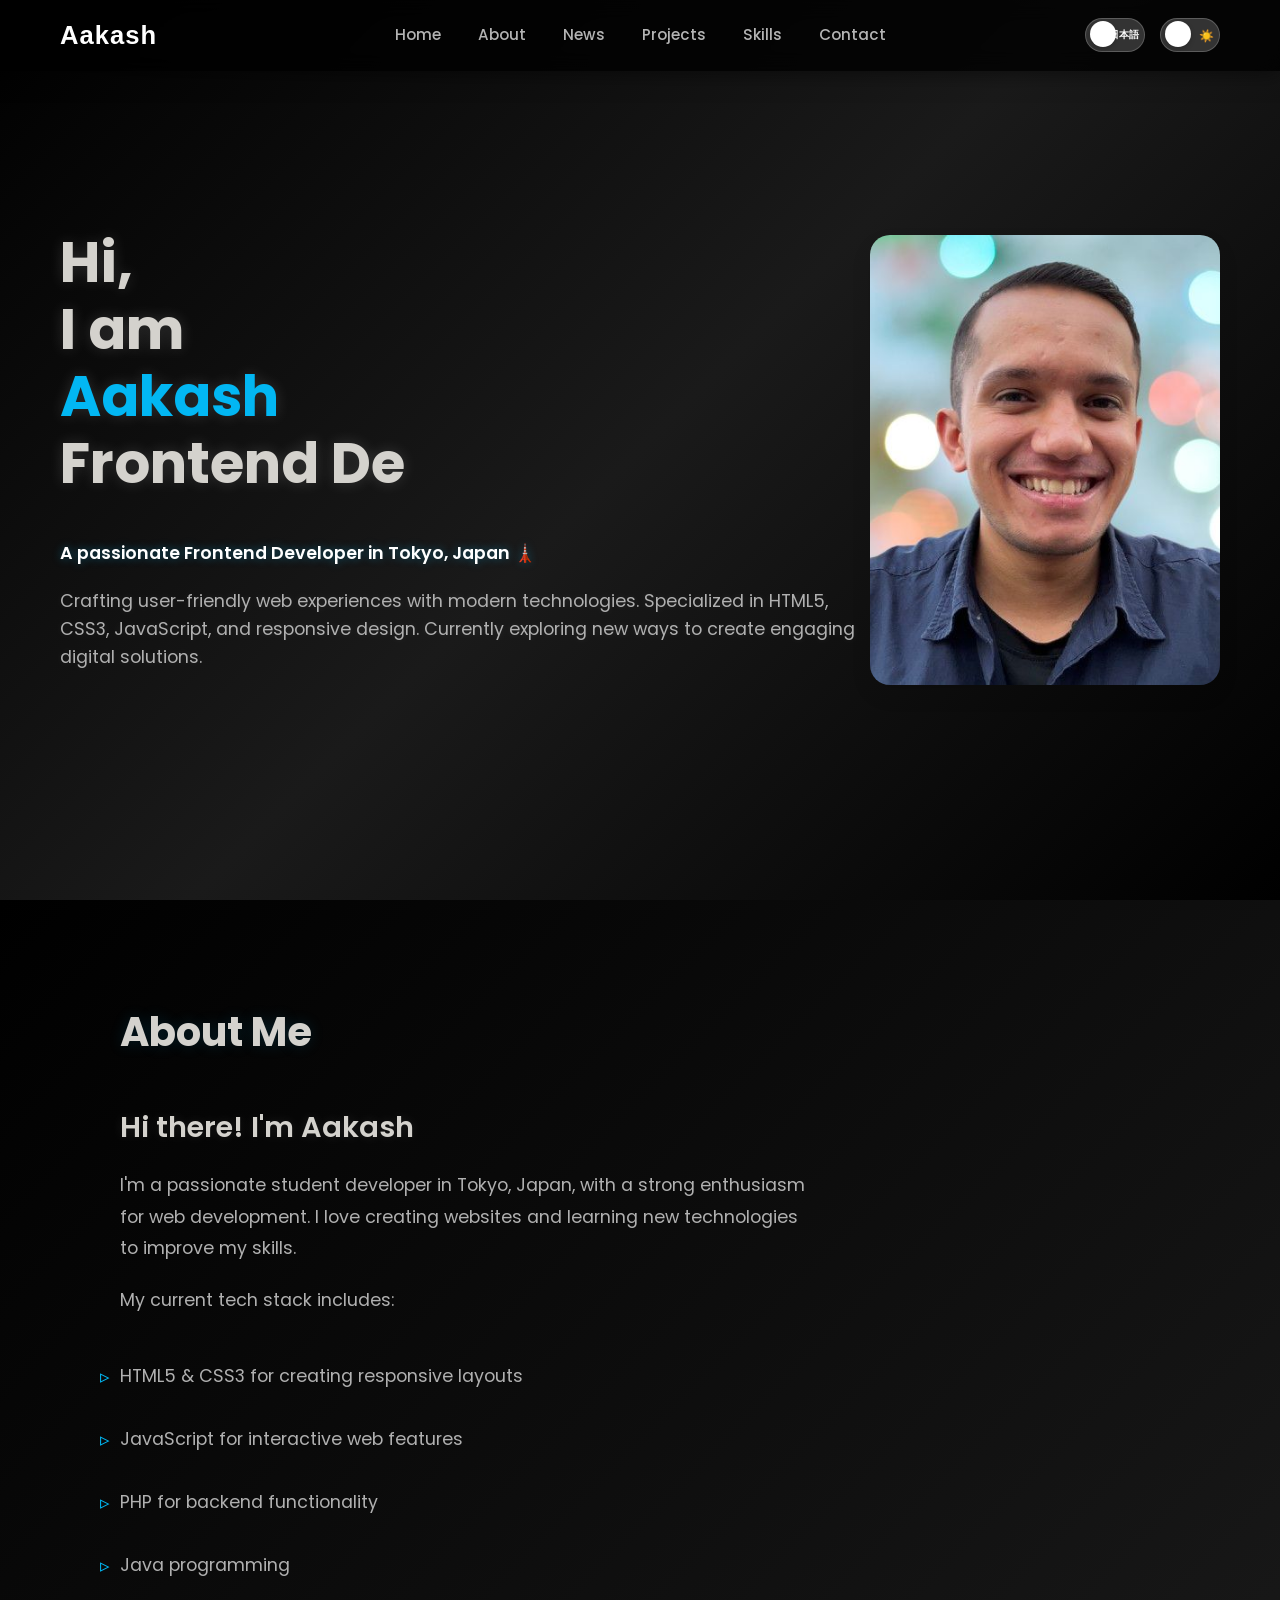
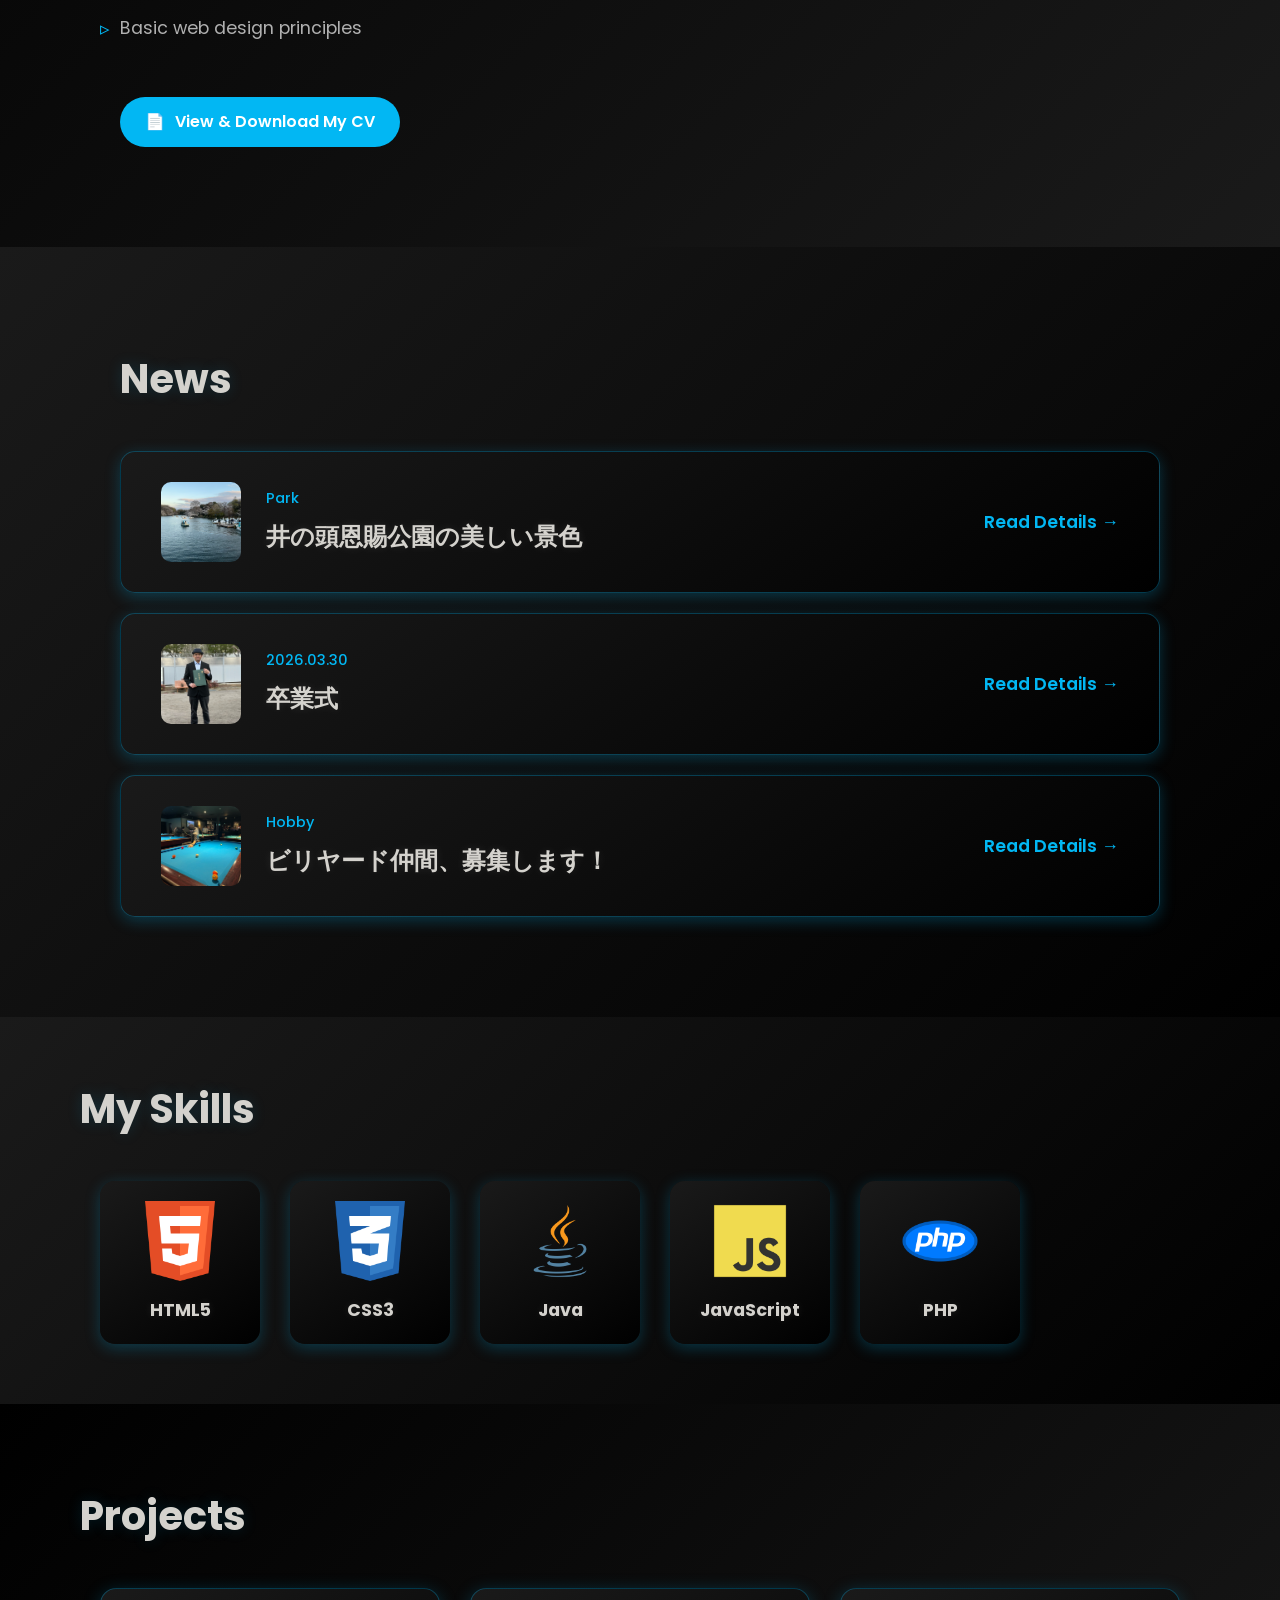
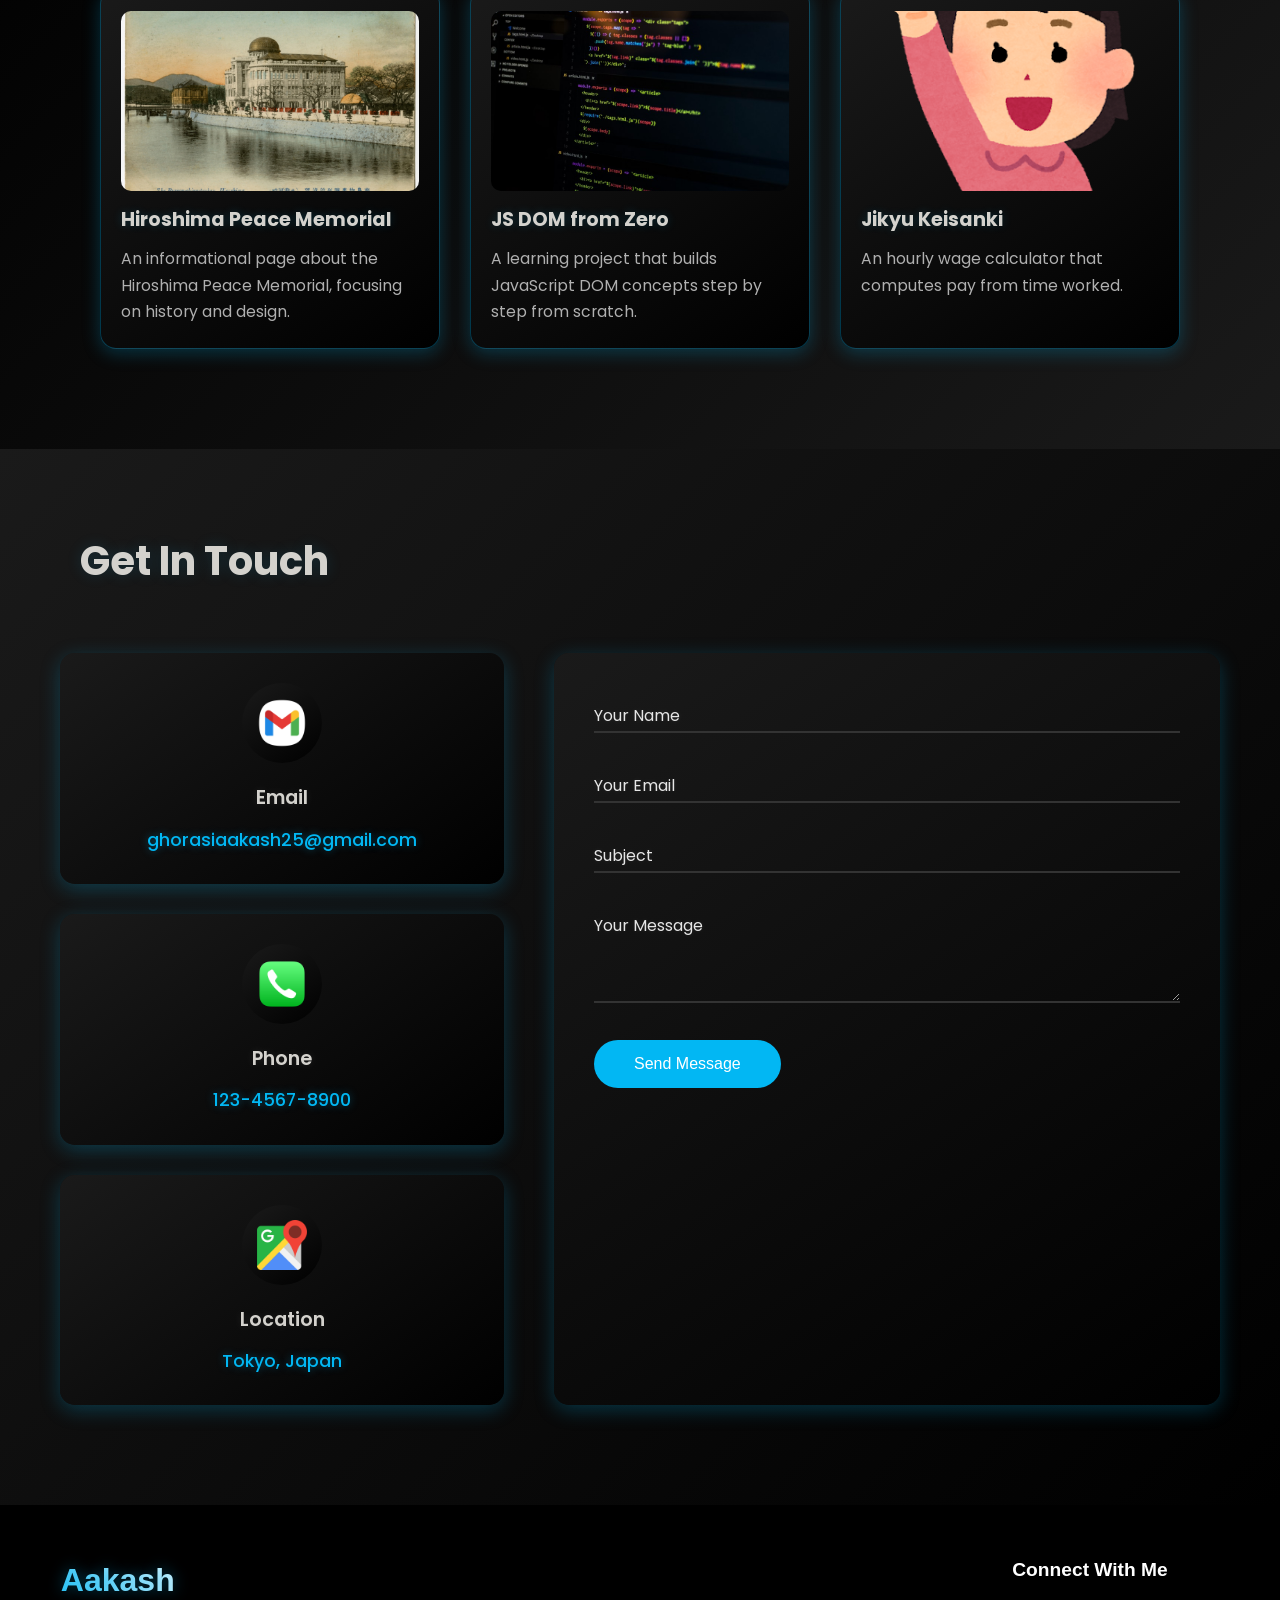
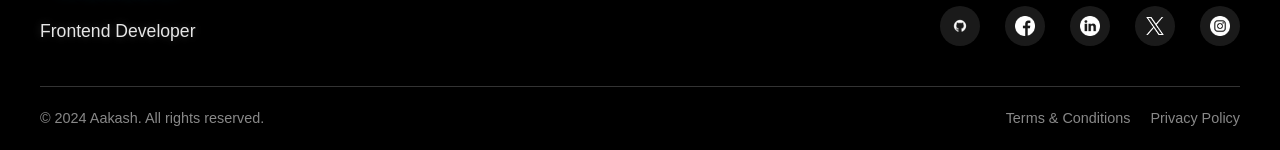
==== commit 125301c7: "Simplify graduation ceremony headline text" ====
--- a/index.html
+++ b/index.html
@@ -179,7 +179,7 @@
                 </div>
                 <div class="news-teaser-text">
                   <span class="news-teaser-date">2026.03.30</span>
-                  <h3 class="news-teaser-headline">２０２６年３月 卒業式</h3>
+                  <h3 class="news-teaser-headline">卒業式</h3>
                 </div>
                 <div class="news-teaser-arrow">
                   <span data-lang="en">Read Details →</span><span data-lang="ja">詳細を見る →</span>
